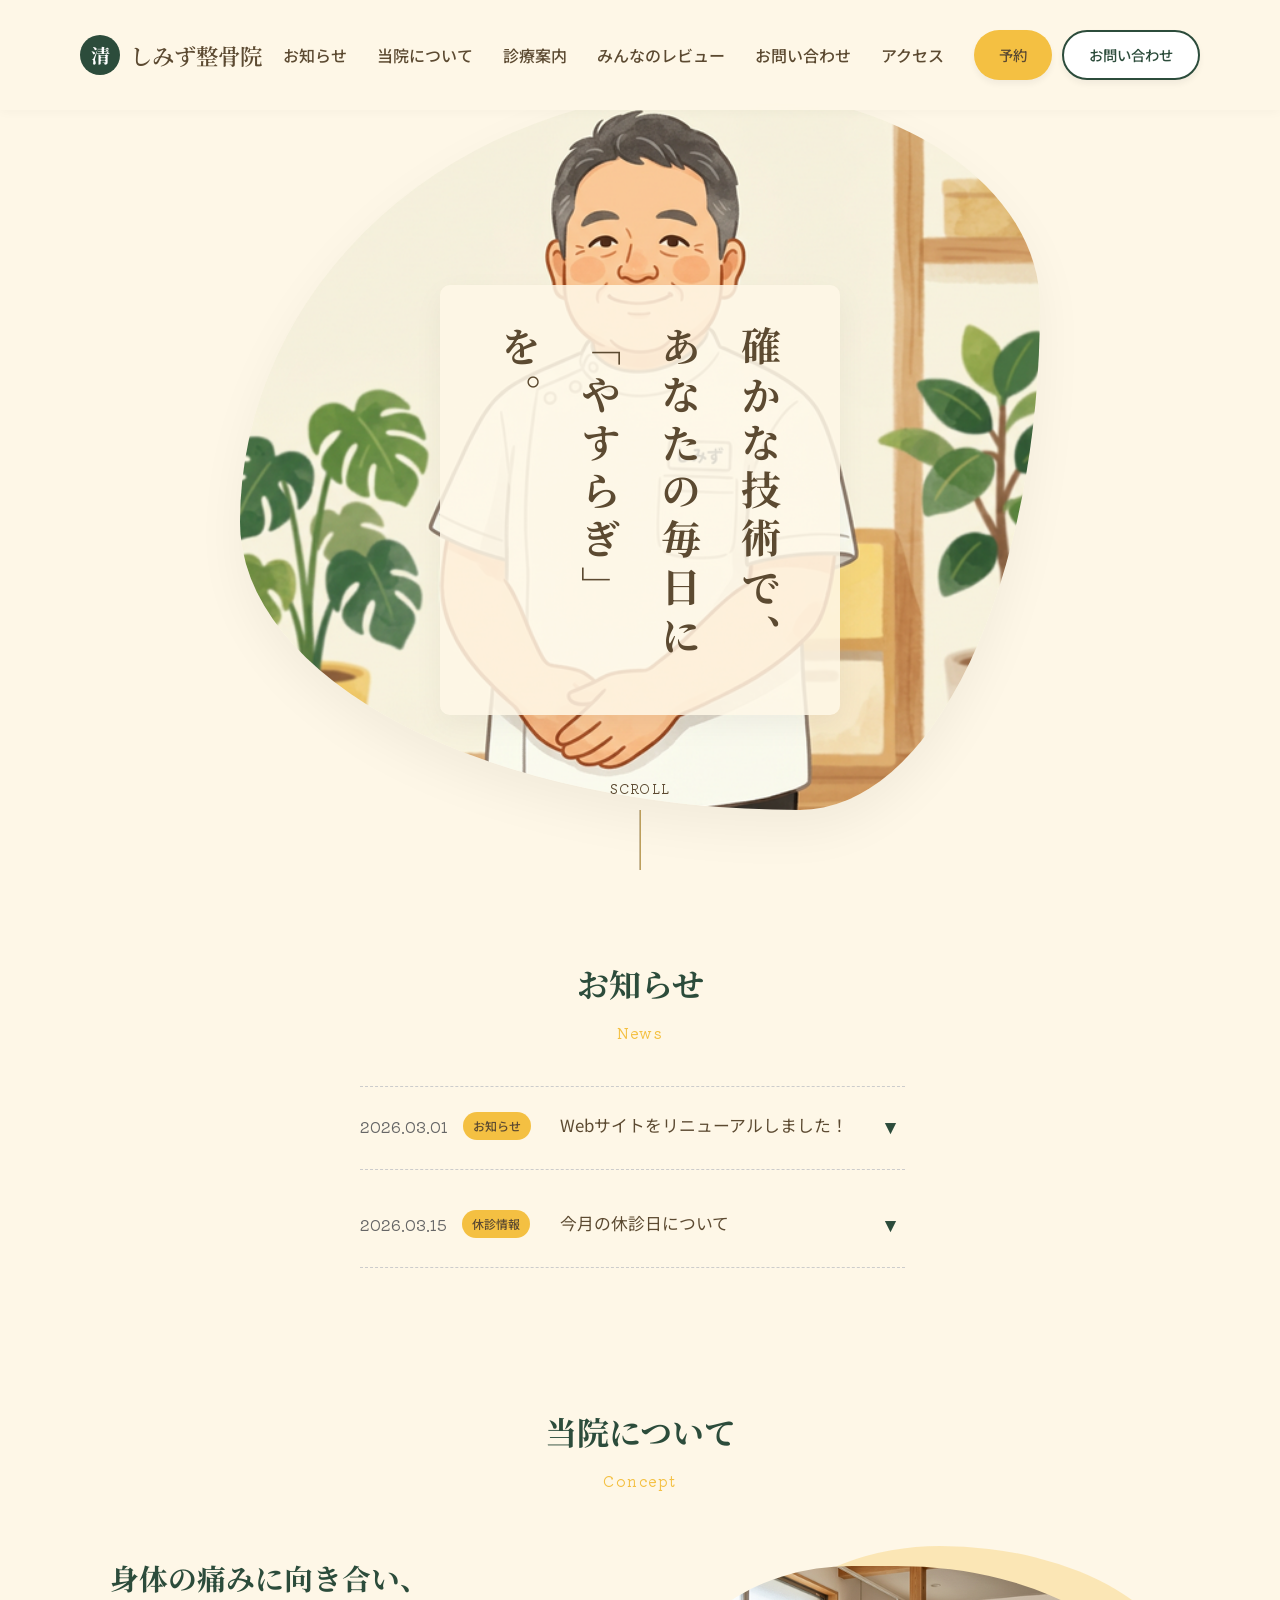
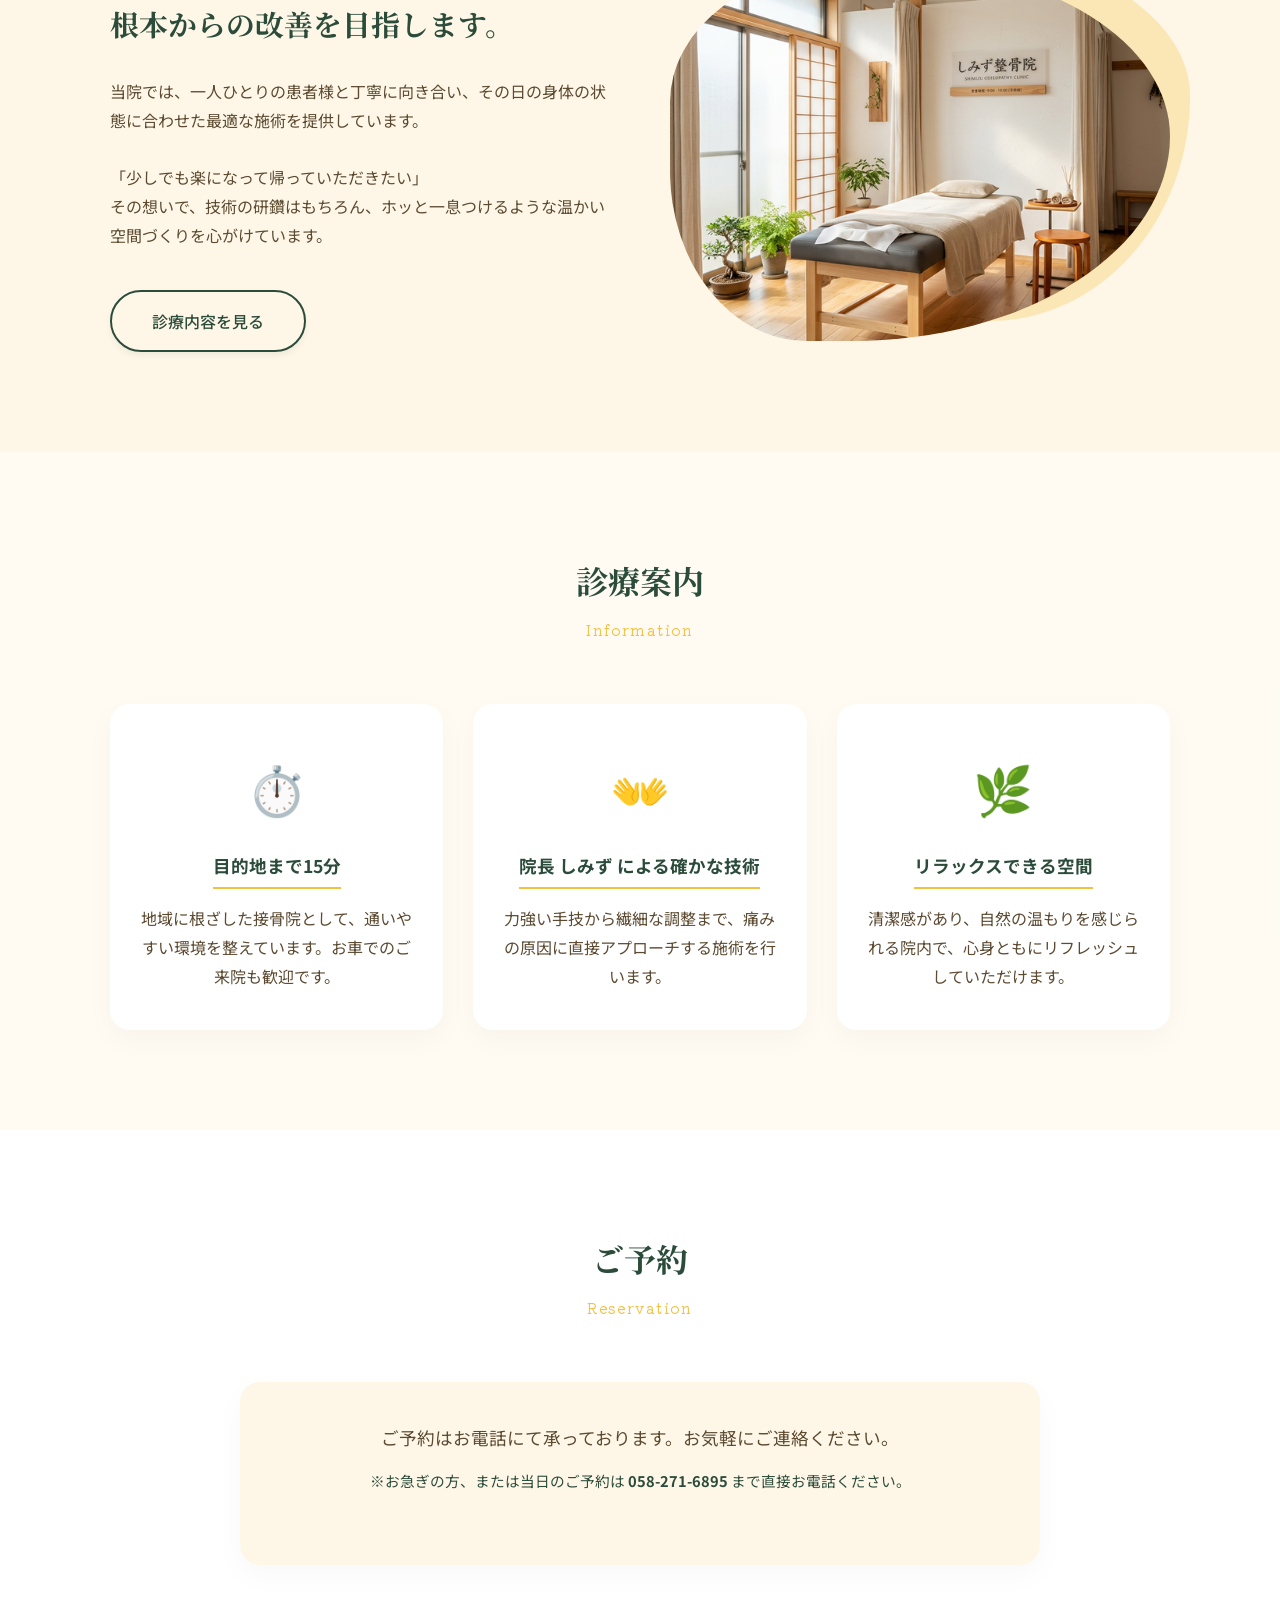
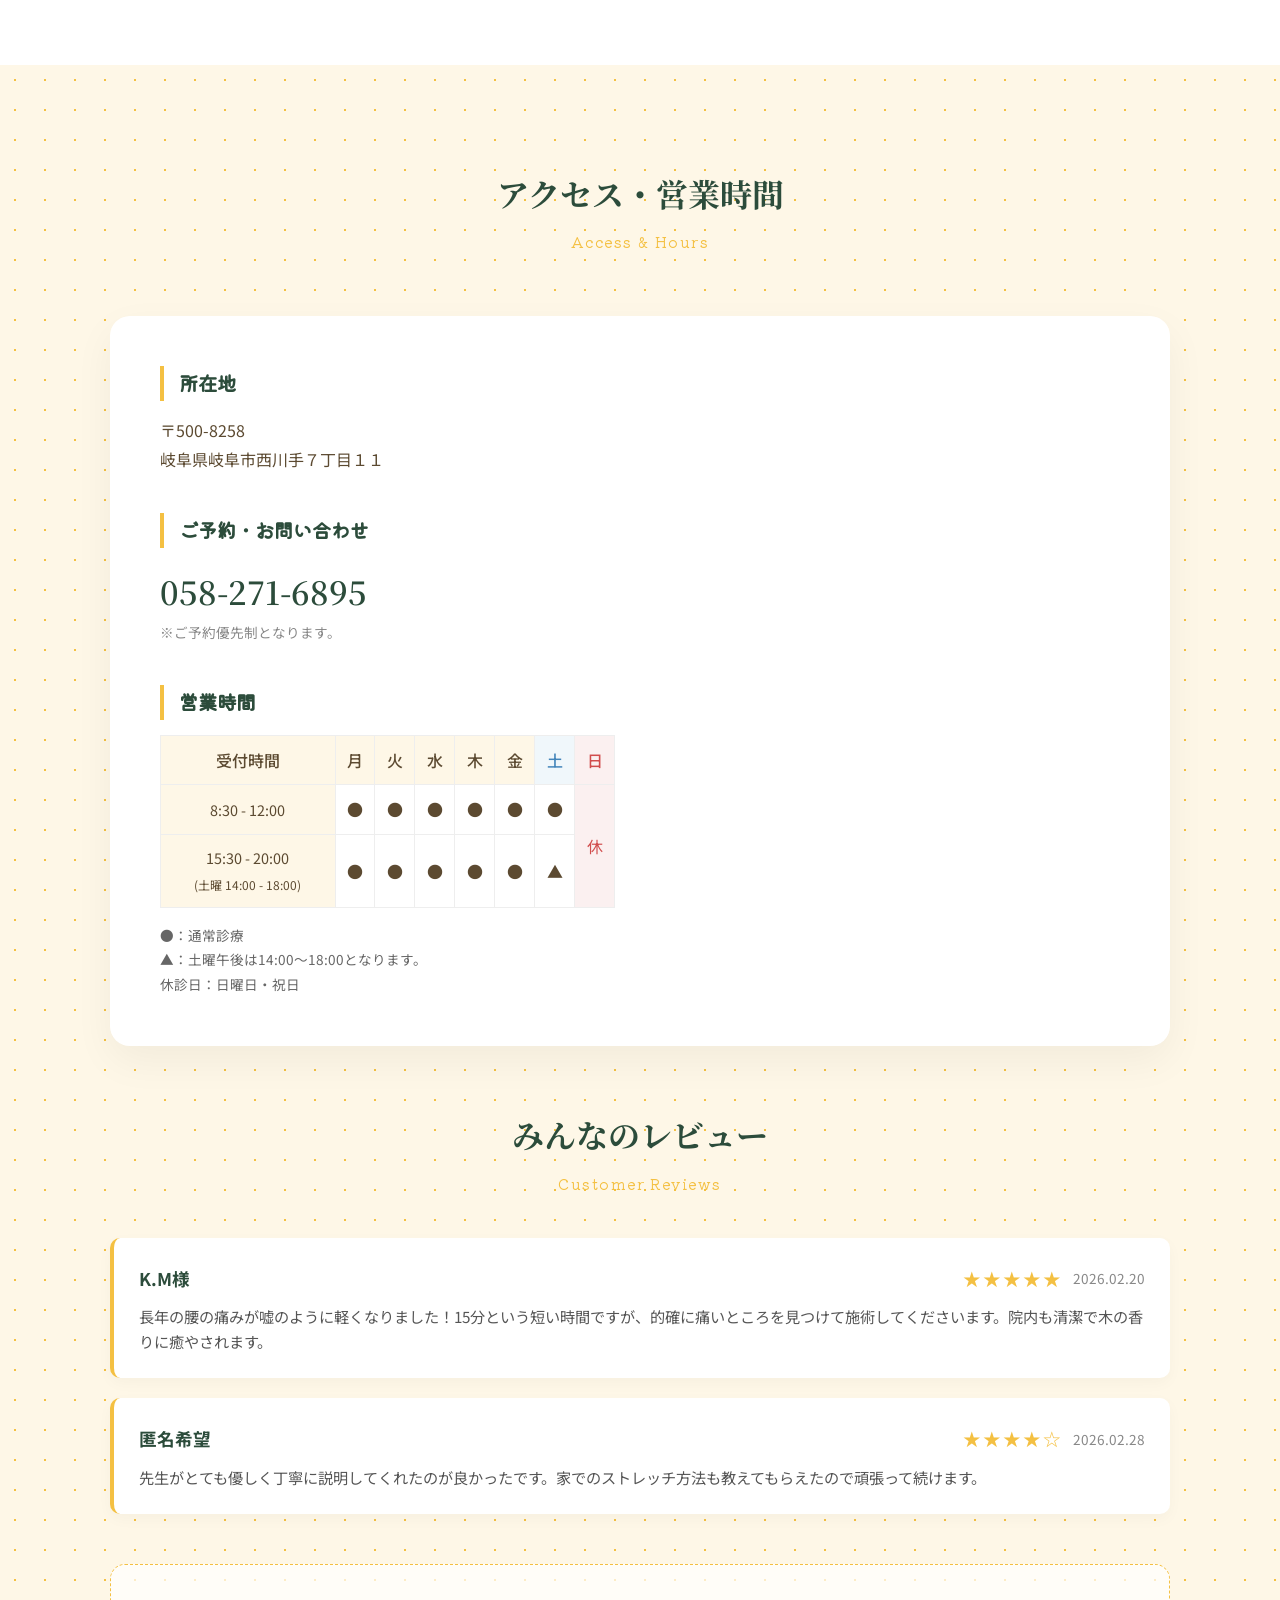
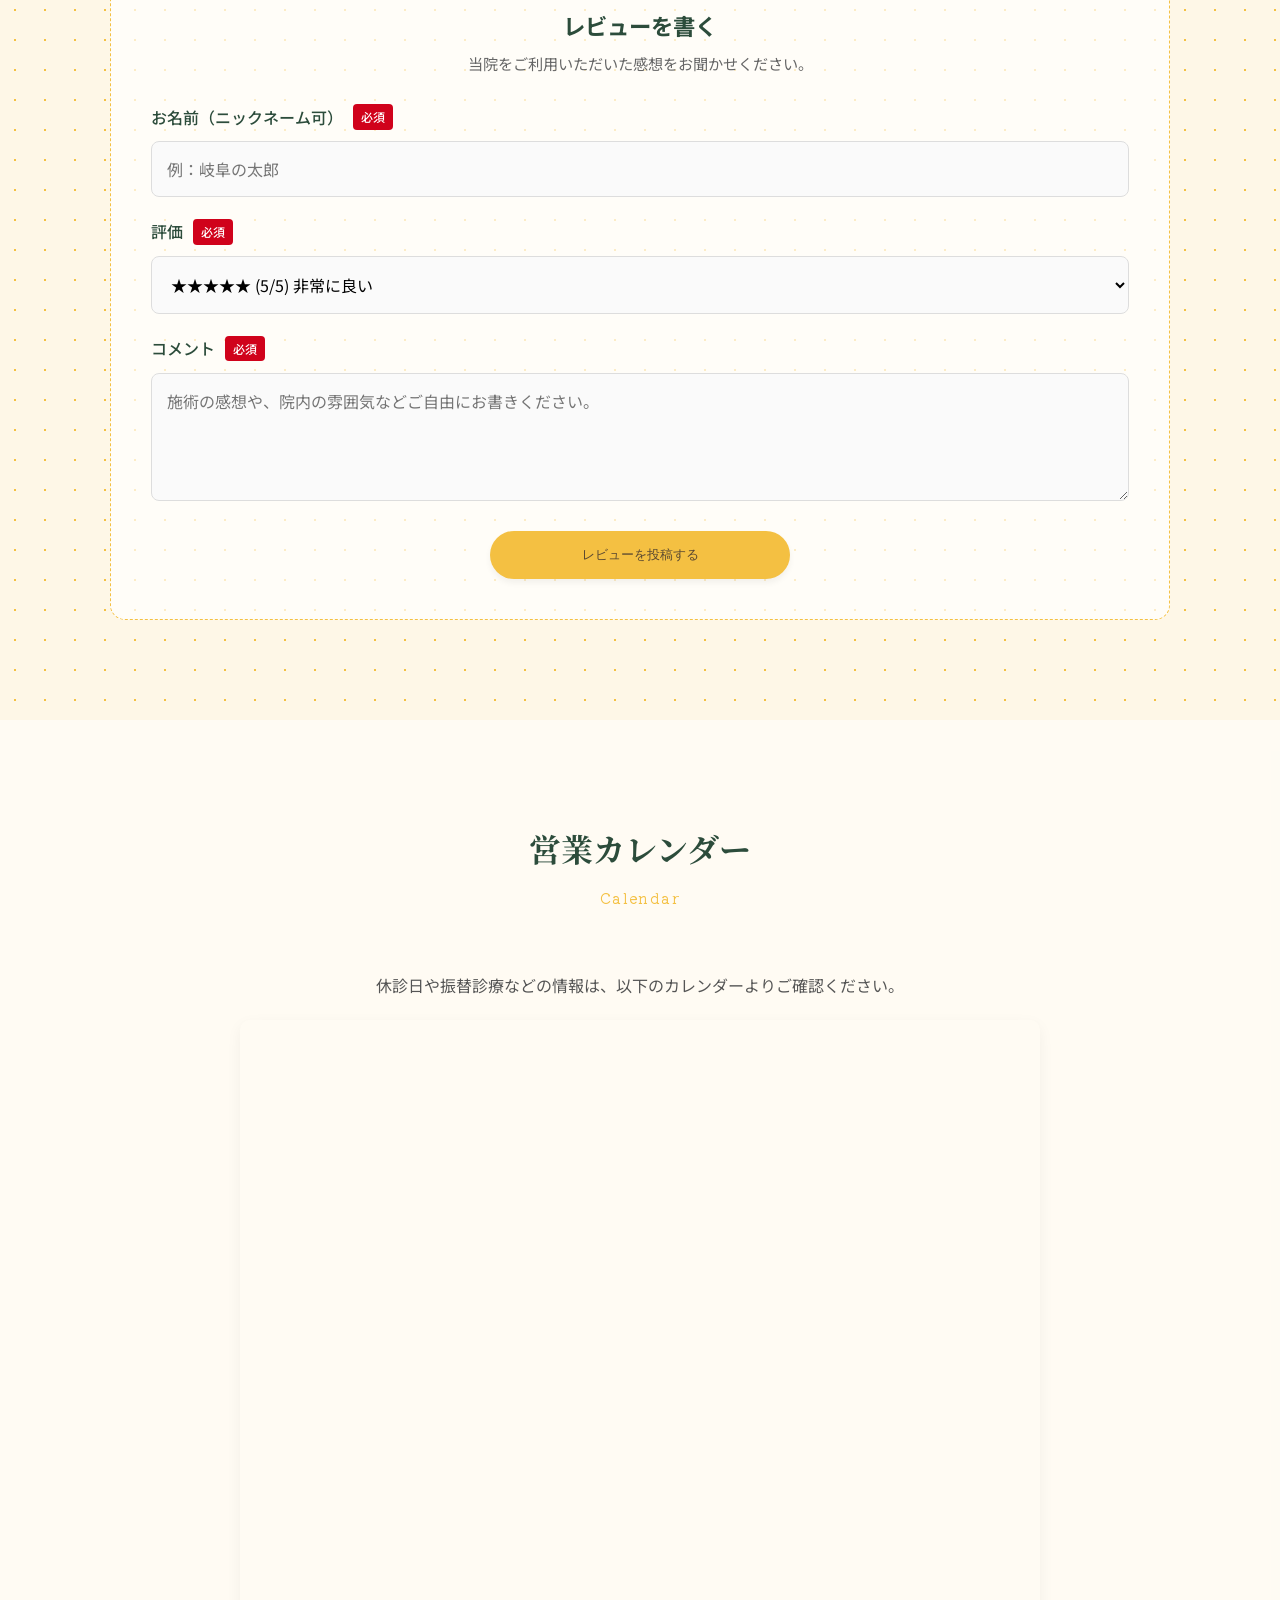
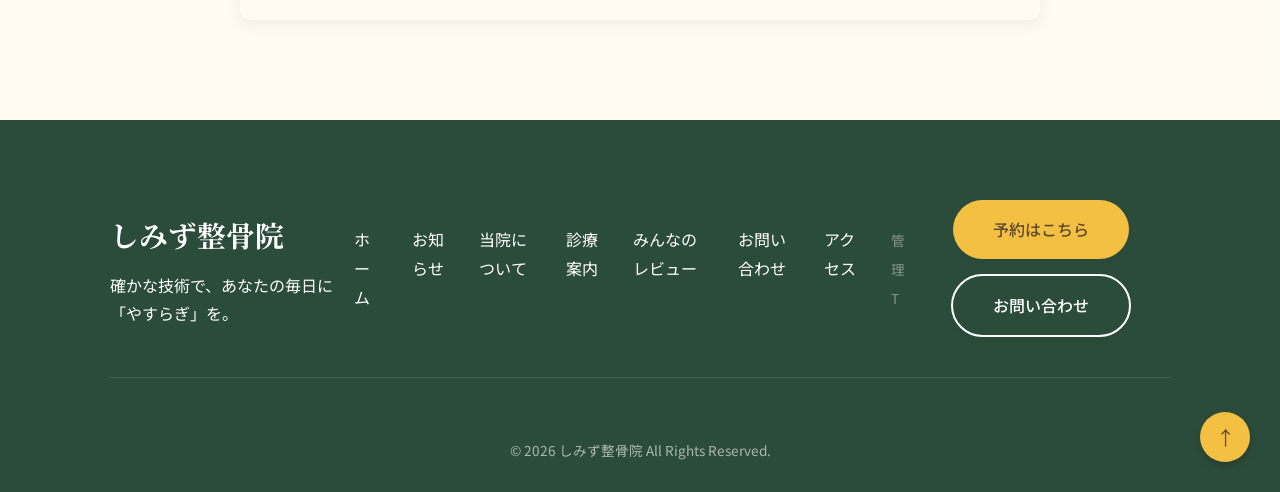
==== index.html @ 724d9bfc "Web予約を削除" ====
<!DOCTYPE html>
<html lang="ja">

<head>
    <meta charset="UTF-8">
    <meta name="viewport" content="width=device-width, initial-scale=1.0">
    <title>しみず整骨院 | 確かな技術と温かい空間で身体を整える</title>
    <meta name="description" content="岐阜市西川手にある接骨院。15分の丁寧な施術であなたの身体をサポートします。">
    <link rel="preconnect" href="https://fonts.googleapis.com">
    <link rel="preconnect" href="https://fonts.gstatic.com" crossorigin>
    <link
        href="https://fonts.googleapis.com/css2?family=Kiwi+Maru:wght@300;400;500&family=Noto+Sans+JP:wght@300;400;500;700&family=Noto+Serif+JP:wght@400;500;600&display=swap"
        rel="stylesheet">
    <link rel="stylesheet" href="css/style.css">
    <script src="js/script.js" defer></script>
</head>

<body>
    <!-- Navigation -->
    <header class="header">
        <div class="header__inner">
            <h1 class="header__logo">
                <a href="#">
                    <span class="logo-mark">清</span>
                    <span class="logo-text">しみず整骨院</span>
                </a>
            </h1>
            <nav class="header__nav" id="global-nav">
                <ul class="nav-list">
                    <li><a href="#news">お知らせ</a></li>
                    <li><a href="#concept">当院について</a></li>
                    <li><a href="#info">診療案内</a></li>
                    <li><a href="#reviews">みんなのレビュー</a></li>
                    <li><a href="contact.html">お問い合わせ</a></li>
                    <li><a href="#access">アクセス</a></li>
                    <li class="nav-reserve" style="display: flex; gap: 10px; flex-wrap: wrap; justify-content: center;">
                        <a href="#reserve" class="btn btn--reserve">予約</a>
                        <a href="contact.html" class="btn btn--outline"
                            style="background-color: var(--color-white);">お問い合わせ</a>
                    </li>
                </ul>
            </nav>
            <button class="hamburger" id="hamburger" aria-label="メニューを開閉する">
                <span></span>
                <span></span>
                <span></span>
            </button>
        </div>
    </header>

    <main>
        <!-- Hero Section -->
        <section class="hero">
            <div class="hero__image-wrapper">
                <div class="blob-shape">
                    <img src="images/hero.png" alt="しみず整骨院の院長キャラクター" class="hero__image">
                </div>
            </div>
            <div class="hero__content">
                <h2 class="hero__catchphrase vertical-text">
                    <span class="line1">確かな技術で、</span>
                    <span class="line2">あなたの毎日に</span>
                    <span class="line3">「やすらぎ」を。</span>
                </h2>
            </div>
            <div class="scroll-down">
                <span>SCROLL</span>
                <div class="line"></div>
            </div>
        </section>

        <!-- News Section -->
        <section id="news" class="news section animate-on-scroll">
            <div class="container">
                <div class="section-header" style="margin-bottom: 40px;">
                    <h2 class="section-title">お知らせ</h2>
                    <span class="section-subtitle">News</span>
                </div>
                <div class="news__inner">
                    <div id="news-container">
                        <p class="no-news">読み込み中...</p>
                    </div>
                </div>
            </div>
        </section>

        <!-- Concept Section -->
        <section id="concept" class="concept section animate-on-scroll">
            <div class="container">
                <div class="section-header">
                    <h2 class="section-title">当院について</h2>
                    <span class="section-subtitle">Concept</span>
                </div>

                <div class="concept__inner">
                    <div class="concept__text-box">
                        <h3 class="concept__lead">身体の痛みに向き合い、<br>根本からの改善を目指します。</h3>
                        <p class="concept__text">
                            当院では、一人ひとりの患者様と丁寧に向き合い、その日の身体の状態に合わせた最適な施術を提供しています。<br><br>
                            「少しでも楽になって帰っていただきたい」<br>
                            その想いで、技術の研鑽はもちろん、ホッと一息つけるような温かい空間づくりを心がけています。
                        </p>
                        <div class="concept__btn-wrapper">
                            <a href="#info" class="btn btn--outline">診療内容を見る</a>
                        </div>
                    </div>
                    <div class="concept__image-box">
                        <div class="image-mask">
                            <img src="images/interior.png" alt="接骨院の院内風景" class="concept__img">
                        </div>
                        <div class="blob-bg"></div>
                    </div>
                </div>
            </div>
        </section>

        <!-- Information Section -->
        <section id="info" class="info section bg-light animate-on-scroll">
            <div class="container">
                <div class="section-header">
                    <h2 class="section-title">診療案内</h2>
                    <span class="section-subtitle">Information</span>
                </div>

                <div class="info__features">
                    <div class="feature-card">
                        <div class="feature-card__icon">⏱️</div>
                        <h3 class="feature-card__title">目的地まで15分</h3>
                        <p class="feature-card__text">地域に根ざした接骨院として、通いやすい環境を整えています。お車でのご来院も歓迎です。</p>
                    </div>
                    <div class="feature-card">
                        <div class="feature-card__icon">👐</div>
                        <h3 class="feature-card__title">院長 しみず による確かな技術</h3>
                        <p class="feature-card__text">力強い手技から繊細な調整まで、痛みの原因に直接アプローチする施術を行います。</p>
                    </div>
                    <div class="feature-card">
                        <div class="feature-card__icon">🌿</div>
                        <h3 class="feature-card__title">リラックスできる空間</h3>
                        <p class="feature-card__text">清潔感があり、自然の温もりを感じられる院内で、心身ともにリフレッシュしていただけます。</p>
                    </div>
                </div>
            </div>
        </section>

        <!-- Web Reservation Section -->
        <section id="reserve" class="reserve section bg-light animate-on-scroll">
            <div class="container">
                <div class="section-header">
                    <h2 class="section-title">ご予約</h2>
                    <span class="section-subtitle">Reservation</span>
                </div>

                <div class="reserve__inner">
                    <p class="reserve__text">
                        ご予約はお電話にて承っております。お気軽にご連絡ください。<br>
                        <small>※お急ぎの方、または当日のご予約は <strong>058-271-6895</strong> まで直接お電話ください。</small>
                    </p>

                    <div class="reserve__action">
                        <!-- Placeholder for phone reservation info or other call to action -->
                    </div>
                </div>
            </div>
        </section>

        <!-- Access & Business Hours Section -->
        <section id="access" class="access section animate-on-scroll">
            <div class="container">
                <div class="section-header">
                    <h2 class="section-title">アクセス・営業時間</h2>
                    <span class="section-subtitle">Access & Hours</span>
                </div>

                <div class="access__inner">
                    <div class="access__info">
                        <div class="info-block">
                            <h3 class="info-block__title">所在地</h3>
                            <p>〒500-8258<br>岐阜県岐阜市西川手７丁目１１</p>
                        </div>

                        <div class="info-block">
                            <h3 class="info-block__title">ご予約・お問い合わせ</h3>
                            <p class="phone-number"><a href="tel:0582716895">058-271-6895</a></p>
                            <p class="note">※ご予約優先制となります。</p>
                        </div>

                        <div class="info-block">
                            <h3 class="info-block__title">営業時間</h3>
                            <table class="hours-table">
                                <thead>
                                    <tr>
                                        <th>受付時間</th>
                                        <th>月</th>
                                        <th>火</th>
                                        <th>水</th>
                                        <th>木</th>
                                        <th>金</th>
                                        <th class="sat">土</th>
                                        <th class="sun">日</th>
                                    </tr>
                                </thead>
                                <tbody>
                                    <tr>
                                        <td>8:30 - 12:00</td>
                                        <td>●</td>
                                        <td>●</td>
                                        <td>●</td>
                                        <td>●</td>
                                        <td>●</td>
                                        <td>●</td>
                                        <td rowspan="2" class="sun">休</td>
                                    </tr>
                                    <tr>
                                        <td>15:30 - 20:00<br><small>(土曜 14:00 - 18:00)</small></td>
                                        <td>●</td>
                                        <td>●</td>
                                        <td>●</td>
                                        <td>●</td>
                                        <td>●</td>
                                        <td>▲</td>
                                    </tr>
                                </tbody>
                            </table>
                            <ul class="hours-notes">
                                <li>●：通常診療</li>
                                <li>▲：土曜午後は14:00〜18:00となります。</li>
                                <li class="sun" style="background:transparent; padding-left:0;">休診日：日曜日・祝日</li>
                            </ul>
                        </div>
                    </div>

                    <div class="access__map">
                        <!-- Placeholder for map, simple iframe for now -->
                        <div class="map-wrapper">
                            <iframe
                                src="https://www.google.com/maps/embed?pb=!1m18!1m12!1m3!1d3253.945828551357!2d136.7584145!3d35.3569851!2m3!1f0!2f0!3f0!3m2!1i1024!2i768!4f13.1!3m3!1m2!1s0x6003aedf539d09c3%3A0xc3f7a63d763ccab7!2z44CSNTAwLTgyNTgg5bKQ6Zic55yM5bKQ6Zic5biC6KW_5bed5omL77yX5LiB55uu77yR77yR!5e0!3m2!1sja!2sjp!4v1700000000000!5m2!1sja!2sjp"
                                width="600" height="450" style="border:0;" allowfullscreen="" loading="lazy"
                                referrerpolicy="no-referrer-when-downgrade"></iframe>
                        </div>
                    </div>
                </div>

                <!-- Reviews Section Moved Here -->
                <div id="reviews" class="reviews" style="margin-top: 60px;">
                    <div class="section-header" style="margin-bottom: 40px;">
                        <h2 class="section-title">みんなのレビュー</h2>
                        <span class="section-subtitle">Customer Reviews</span>
                    </div>

                    <div class="reviews__inner">
                        <!-- List of Reviews -->
                        <div class="reviews__list" id="reviewsContainer">
                            <p class="no-reviews">読み込み中...</p>
                        </div>

                        <!-- Review Form -->
                        <div class="review-form-box" style="margin-top: 40px;">
                            <h3 class="review-form-title">レビューを書く</h3>
                            <p class="review-form-desc">当院をご利用いただいた感想をお聞かせください。</p>

                            <form id="submitReviewForm" class="review-form">
                                <div class="form-group">
                                    <label for="reviewerName" class="form-label">お名前（ニックネーム可） <span
                                            class="required">必須</span></label>
                                    <input type="text" id="reviewerName" class="form-control" required
                                        placeholder="例：岐阜の太郎">
                                </div>

                                <div class="form-group">
                                    <label for="reviewRating" class="form-label">評価 <span
                                            class="required">必須</span></label>
                                    <select id="reviewRating" class="form-control" required>
                                        <option value="5" selected>★★★★★ (5/5) 非常に良い</option>
                                        <option value="4">★★★★☆ (4/5) 良い</option>
                                        <option value="3">★★★☆☆ (3/5) 普通</option>
                                        <option value="2">★★☆☆☆ (2/5) あまり良くない</option>
                                        <option value="1">★☆☆☆☆ (1/5) 悪い</option>
                                    </select>
                                </div>

                                <div class="form-group">
                                    <label for="reviewComment" class="form-label">コメント <span
                                            class="required">必須</span></label>
                                    <textarea id="reviewComment" class="form-control" rows="4" required
                                        placeholder="施術の感想や、院内の雰囲気などご自由にお書きください。"></textarea>
                                </div>

                                <div class="form-submit text-center">
                                    <button type="submit" class="btn btn--reserve">レビューを投稿する</button>
                                </div>
                            </form>
                        </div>
                    </div>
                </div>
            </div>
            <!-- End of Moved Reviews Section -->
        </section>

        <!-- Business Calendar Section -->
        <section id="calendar" class="calendar section animate-on-scroll bg-light">
            <div class="container">
                <div class="section-header">
                    <h2 class="section-title">営業カレンダー</h2>
                    <span class="section-subtitle">Calendar</span>
                </div>
                <div class="calendar__inner" style="max-width: 800px; margin: 0 auto; text-align: center;">
                    <p style="margin-bottom: 20px; color: #555;">休診日や振替診療などの情報は、以下のカレンダーよりご確認ください。</p>
                    <div class="iframe-container"
                        style="position: relative; padding-bottom: 75%; height: 0; overflow: hidden; border-radius: 10px; box-shadow: 0 5px 15px rgba(0,0,0,0.05);">
                        <!-- TODO: 実際のGoogleカレンダーの埋め込みコード（iframe）に差し替えてください -->
                        <iframe
                            src="https://calendar.google.com/calendar/embed?src=ja.japanese%23holiday%40group.v.calendar.google.com&ctz=Asia%2FTokyo"
                            style="position: absolute; top: 0; left: 0; width: 100%; height: 100%; border: 0;"
                            frameborder="0" scrolling="no"></iframe>
                    </div>
                </div>
            </div>
        </section>
    </main>

    <footer class="footer">
        <div class="container">
            <div class="footer__inner">
                <div class="footer__brand">
                    <h2 class="footer__logo">しみず整骨院</h2>
                    <p class="footer__desc">確かな技術で、あなたの毎日に「やすらぎ」を。</p>
                </div>
                <div class="footer__nav">
                    <ul>
                        <li><a href="#">ホーム</a></li>
                        <li><a href="#news">お知らせ</a></li>
                        <li><a href="#concept">当院について</a></li>
                        <li><a href="#info">診療案内</a></li>
                        <li><a href="#reviews">みんなのレビュー</a></li>
                        <li><a href="contact.html">お問い合わせ</a></li>
                        <li><a href="#access">アクセス</a></li>
                        <li><a href="login.html" style="color: rgba(255,255,255,0.4); font-size: 0.85rem;">管理T</a></li>
                    </ul>
                </div>
                <div class="footer__contact"
                    style="display: flex; gap: 15px; flex-wrap: wrap; justify-content: center;">
                    <a href="#reserve" class="btn btn--reserve btn--footer">予約はこちら</a>
                    <a href="contact.html" class="btn btn--footer-outline">お問い合わせ</a>
                </div>
            </div>
            <div class="footer__copyright">
                <p>&copy; 2026 しみず整骨院 All Rights Reserved.</p>
            </div>
        </div>

        <!-- Back to top button -->
        <a href="#" class="back-to-top" id="back-to-top" aria-label="ページトップへ戻る">
            <span>↑</span>
        </a>
    </footer>
</body>

</html>
---- css/style.css ----
/* =========================================================================
   Variables & Reset
   ========================================================================= */
:root {
    --color-bg: #fef7e7;
    /* Cream off-white */
    --color-text: #5c4a31;
    /* Brownish gray */
    --color-accent1: #f4c042;
    /* Yellow/Gold */
    --color-accent2: #2c4c3b;
    /* Deep Forest Green for reliable/male tone */
    --color-white: #ffffff;
    --font-heading: 'Noto Serif JP', 'Yu Mincho', serif;
    --font-body: 'Noto Sans JP', 'Hiragino Kaku Gothic ProN', sans-serif;
    --font-accent: 'Kiwi Maru', serif;
}

*,
*::before,
*::after {
    box-sizing: border-box;
    margin: 0;
    padding: 0;
}

html {
    scroll-behavior: smooth;
}

body {
    font-family: var(--font-body);
    font-size: 16px;
    line-height: 1.8;
    color: var(--color-text);
    background-color: var(--color-bg);
    overflow-x: hidden;
}

a {
    color: inherit;
    text-decoration: none;
    transition: all 0.3s ease;
}

ul {
    list-style: none;
}

img {
    max-width: 100%;
    height: auto;
    display: block;
}

.container {
    max-width: 1100px;
    margin: 0 auto;
    padding: 0 20px;
}

.section {
    padding: 100px 0;
}

.bg-light {
    background-color: rgba(255, 255, 255, 0.5);
}

/* =========================================================================
   Typography & Shared Elements
   ========================================================================= */
.vertical-text {
    writing-mode: vertical-rl;
    font-family: var(--font-heading);
    letter-spacing: 0.2em;
    line-height: 2;
}

.section-header {
    text-align: center;
    margin-bottom: 60px;
}

.section-title {
    font-family: var(--font-heading);
    font-size: 2rem;
    color: var(--color-accent2);
    margin-bottom: 5px;
}

.section-subtitle {
    font-family: var(--font-accent);
    font-size: 0.9rem;
    color: var(--color-accent1);
    letter-spacing: 0.1em;
}

.btn {
    display: inline-flex;
    align-items: center;
    justify-content: center;
    padding: 15px 40px;
    border-radius: 50px;
    font-weight: 500;
    cursor: pointer;
    box-shadow: 0 4px 6px rgba(0, 0, 0, 0.05);
}

.btn--reserve {
    background-color: var(--color-accent1);
    color: var(--color-text);
}

.btn--reserve:hover {
    background-color: #e5b02b;
    transform: translateY(-2px);
    box-shadow: 0 6px 10px rgba(0, 0, 0, 0.1);
}

.btn--outline {
    background-color: transparent;
    border: 2px solid var(--color-accent2);
    color: var(--color-accent2);
}

.btn--outline:hover {
    background-color: var(--color-accent2);
    color: var(--color-white);
}

/* =========================================================================
   Header
   ========================================================================= */
.header {
    position: fixed;
    top: 0;
    left: 0;
    width: 100%;
    z-index: 100;
    background-color: rgba(254, 247, 231, 0.95);
    backdrop-filter: blur(5px);
    box-shadow: 0 2px 10px rgba(0, 0, 0, 0.03);
    transition: all 0.3s ease;
}

.header__inner {
    display: flex;
    justify-content: space-between;
    align-items: center;
    padding: 15px 40px;
    max-width: 1400px;
    margin: 0 auto;
}

.header__logo a {
    display: flex;
    align-items: center;
    gap: 10px;
}

.logo-mark {
    width: 40px;
    height: 40px;
    background-color: var(--color-accent2);
    color: var(--color-white);
    border-radius: 50%;
    display: flex;
    align-items: center;
    justify-content: center;
    font-family: var(--font-heading);
    font-size: 1.2rem;
}

.logo-text {
    font-family: var(--font-heading);
    font-size: 1.4rem;
    font-weight: 600;
    color: var(--color-text);
}

.nav-list {
    display: flex;
    align-items: center;
    gap: 30px;
}

.nav-list a {
    font-weight: 500;
}

.nav-list a:hover {
    color: var(--color-accent2);
}

.nav-reserve .btn {
    padding: 10px 25px;
    font-size: 0.9rem;
}

.hamburger {
    display: none;
    background: none;
    border: none;
    cursor: pointer;
    width: 30px;
    height: 20px;
    position: relative;
    z-index: 101;
}

.hamburger span {
    display: block;
    width: 100%;
    height: 2px;
    background-color: var(--color-text);
    position: absolute;
    transition: all 0.3s ease;
}

.hamburger span:nth-child(1) {
    top: 0;
}

.hamburger span:nth-child(2) {
    top: 50%;
    transform: translateY(-50%);
}

.hamburger span:nth-child(3) {
    bottom: 0;
}

.hamburger.is-active span:nth-child(1) {
    top: 50%;
    transform: translateY(-50%) rotate(45deg);
}

.hamburger.is-active span:nth-child(2) {
    opacity: 0;
}

.hamburger.is-active span:nth-child(3) {
    bottom: 50%;
    transform: translateY(50%) rotate(-45deg);
}

/* =========================================================================
   Hero
   ========================================================================= */
.hero {
    position: relative;
    min-height: 100vh;
    padding-top: 100px;
    display: flex;
    align-items: center;
    justify-content: center;
    overflow: hidden;
}

.hero__image-wrapper {
    position: absolute;
    top: 50%;
    left: 50%;
    transform: translate(-50%, -50%);
    width: 80%;
    height: 80%;
    max-width: 800px;
    z-index: -1;
    opacity: 0;
    animation: fadeIn 1.5s ease 0.5s forwards;
}

.blob-shape {
    width: 100%;
    height: 100%;
    border-radius: 60% 40% 30% 70% / 60% 30% 70% 40%;
    overflow: hidden;
    animation: blobMorph 15s ease-in-out infinite alternate;
    box-shadow: 0 20px 50px rgba(0, 0, 0, 0.05);
}

.hero__image {
    width: 100%;
    height: 100%;
    object-fit: cover;
}

.hero__content {
    position: relative;
    z-index: 1;
    background: rgba(254, 247, 231, 0.85);
    padding: 40px;
    border-radius: 10px;
    box-shadow: 0 10px 30px rgba(0, 0, 0, 0.05);
    opacity: 0;
    transform: translateY(20px);
    animation: slideUp 1s ease 1s forwards;
}

.hero__catchphrase {
    font-size: 2.5rem;
    height: 350px;
}

.hero__catchphrase span {
    display: inline-block;
}

.scroll-down {
    position: absolute;
    bottom: 30px;
    left: 50%;
    transform: translateX(-50%);
    display: flex;
    flex-direction: column;
    align-items: center;
}

.scroll-down span {
    font-family: var(--font-accent);
    font-size: 0.8rem;
    letter-spacing: 0.1em;
    margin-bottom: 10px;
}

.scroll-down .line {
    width: 1px;
    height: 60px;
    background-color: var(--color-text);
    position: relative;
    overflow: hidden;
}

.scroll-down .line::after {
    content: '';
    position: absolute;
    top: 0;
    left: 0;
    width: 100%;
    height: 100%;
    background-color: var(--color-accent1);
    animation: scrollLine 2s infinite ease-in-out;
}

/* =========================================================================
   Concept
   ========================================================================= */
.concept__inner {
    display: flex;
    align-items: center;
    gap: 60px;
}

.concept__text-box {
    flex: 1;
}

.concept__lead {
    font-family: var(--font-heading);
    font-size: 1.8rem;
    color: var(--color-accent2);
    margin-bottom: 30px;
    line-height: 1.6;
}

.concept__text {
    margin-bottom: 40px;
}

.concept__image-box {
    flex: 1;
    position: relative;
}

.image-mask {
    border-radius: 40% 60% 70% 30% / 40% 50% 60% 50%;
    overflow: hidden;
    position: relative;
    z-index: 2;
}

.concept__img {
    width: 100%;
    height: auto;
    object-fit: cover;
    aspect-ratio: 4/3;
}

.blob-bg {
    position: absolute;
    top: -20px;
    right: -20px;
    width: 100%;
    height: 100%;
    background-color: var(--color-accent1);
    border-radius: 50% 50% 40% 60% / 60% 40% 60% 40%;
    z-index: 1;
    opacity: 0.3;
}

/* =========================================================================
   News
   ========================================================================= */
.news {
    padding: 55px 0 35px;
    /* Reduced by 50px total */
}

.news__inner {
    width: 100%;
    max-width: 560px;
    /* Reduced from default container to approx 70% of max */
    margin: 0 auto;
}

.news-list {
    display: flex;
    flex-direction: column;
    gap: 15px;
    max-height: 240px;
    overflow-y: auto;
    overflow-x: hidden;
    padding-right: 15px;
}

/* Custom scrollbar for news list */
.news-list::-webkit-scrollbar {
    width: 6px;
}

.news-list::-webkit-scrollbar-track {
    background: #f1f1f1;
    border-radius: 10px;
}

.news-list::-webkit-scrollbar-thumb {
    background: #ccc;
    border-radius: 10px;
}

.news-list::-webkit-scrollbar-thumb:hover {
    background: #aaa;
}

.news-item {
    display: flex;
    align-items: flex-start;
    padding: 25px 0;
    background: transparent;
    border-bottom: 1px dashed #ccc;
    transition: background-color 0.3s ease;
}

.news-item:first-child {
    border-top: 1px dashed #ccc;
}

.news-item__meta {
    display: flex;
    align-items: center;
    gap: 15px;
    min-width: 180px;
    margin-right: 20px;
}

.news-item__date {
    font-family: var(--font-accent);
    color: #666;
    font-size: 0.95rem;
}

.news-item__badge {
    background-color: var(--color-accent1);
    color: var(--color-text);
    font-size: 0.75rem;
    padding: 3px 10px;
    border-radius: 20px;
    font-weight: 500;
}

.news-item__title {
    flex: 1;
    font-size: 1.05rem;
    line-height: 1.6;
}

.news-item__content {
    display: none;
    margin-top: 10px;
    color: #555;
    font-size: 0.95rem;
    background: transparent;
    /* Remove the inner grey background */
    padding: 15px 0 0 0;
    /* Adjust padding since there's no background box anymore */
}

.news-item.is-open .news-item__content {
    display: block;
}

.news-item__toggle {
    background: none;
    border: none;
    cursor: pointer;
    font-size: 1.2rem;
    color: var(--color-accent2);
    padding: 5px;
}

.no-news {
    text-align: center;
    color: #888;
    padding: 30px 0;
}

/* =========================================================================
   Admin / Login
   ========================================================================= */
.admin-container {
    max-width: 800px;
    margin: 0 auto;
    padding: 120px 20px 60px;
}

.login-box {
    max-width: 400px;
    margin: 0 auto;
    background: var(--color-white);
    padding: 40px;
    border-radius: 10px;
    box-shadow: 0 5px 20px rgba(0, 0, 0, 0.05);
}

.login-box h2 {
    text-align: center;
    margin-bottom: 20px;
    color: var(--color-accent2);
}

.admin-header {
    display: flex;
    justify-content: space-between;
    align-items: center;
    margin-bottom: 30px;
    padding-bottom: 15px;
    border-bottom: 2px solid var(--color-accent1);
}

.admin-main {
    background: var(--color-white);
    padding: 30px;
    border-radius: 10px;
    box-shadow: 0 5px 20px rgba(0, 0, 0, 0.05);
}

.admin-form .form-group {
    margin-bottom: 20px;
}

.admin-list {
    margin-top: 40px;
}

.admin-list__item {
    display: flex;
    justify-content: space-between;
    align-items: center;
    padding: 15px;
    background: #f9f9f9;
    margin-bottom: 10px;
    border-radius: 5px;
}

.admin-list__info {
    flex: 1;
}

.admin-list__actions {
    display: flex;
    gap: 10px;
}

.btn--small {
    padding: 5px 15px;
    font-size: 0.85rem;
}

.btn--danger {
    background-color: #d0021b;
    color: white;
}

.admin-news-item-title {
    font-weight: bold;
    margin-bottom: 5px;
}

.admin-news-item-date {
    font-size: 0.85rem;
    color: #666;
}

/* =========================================================================
   Reviews
   ========================================================================= */
.reviews__inner {
    width: 100%;
}

.reviews__list {
    margin-bottom: 50px;
    display: flex;
    flex-direction: column;
    gap: 20px;
}

.review-item {
    background: var(--color-white);
    padding: 25px;
    border-radius: 10px;
    box-shadow: 0 5px 15px rgba(0, 0, 0, 0.03);
    border-left: 4px solid var(--color-accent1);
}

.review-item__header {
    display: flex;
    justify-content: space-between;
    align-items: center;
    margin-bottom: 10px;
}

.review-item__name {
    font-weight: bold;
    font-size: 1.1rem;
    color: var(--color-accent2);
}

.review-item__meta {
    display: flex;
    align-items: center;
    gap: 10px;
}

.review-item__stars {
    color: #f4c042;
    font-size: 1.1rem;
    letter-spacing: 2px;
}

.review-item__date {
    font-size: 0.85rem;
    color: #888;
}

.review-item__body {
    font-size: 0.95rem;
    line-height: 1.6;
    color: #555;
}

.no-reviews {
    text-align: center;
    color: #888;
    padding: 30px 0;
    background: var(--color-white);
    border-radius: 10px;
}

.review-form-box {
    background: rgba(255, 255, 255, 0.7);
    padding: 40px;
    border-radius: 15px;
    border: 1px dashed var(--color-accent1);
}

.review-form-title {
    text-align: center;
    font-size: 1.4rem;
    color: var(--color-accent2);
    margin-bottom: 5px;
}

.review-form-desc {
    text-align: center;
    font-size: 0.95rem;
    color: #666;
    margin-bottom: 25px;
}

.review-form {
    display: flex;
    flex-direction: column;
    gap: 20px;
}

/* =========================================================================
   Information
   ========================================================================= */
.info__features {
    display: grid;
    grid-template-columns: repeat(3, 1fr);
    gap: 30px;
}

.feature-card {
    background-color: var(--color-white);
    padding: 40px 30px;
    border-radius: 20px;
    text-align: center;
    box-shadow: 0 10px 30px rgba(0, 0, 0, 0.03);
    transition: transform 0.3s ease;
}

.feature-card:hover {
    transform: translateY(-10px);
}

.feature-card__icon {
    font-size: 3rem;
    margin-bottom: 20px;
}

.feature-card__title {
    font-size: 1.1rem;
    color: var(--color-accent2);
    margin-bottom: 15px;
    border-bottom: 2px solid var(--color-accent1);
    display: inline-block;
    padding-bottom: 5px;
}

/* =========================================================================
   Reservation
   ========================================================================= */
.reserve {
    background-color: var(--color-white);
}

.reserve__inner {
    text-align: center;
    max-width: 800px;
    margin: 0 auto;
    padding: 40px;
    background-color: var(--color-bg);
    border-radius: 20px;
    box-shadow: 0 10px 30px rgba(0, 0, 0, 0.03);
}

.reserve__text {
    margin-bottom: 30px;
    font-size: 1.1rem;
}

.reserve__text small {
    display: block;
    margin-top: 15px;
    color: var(--color-accent2);
}

.reserve__action {
    display: flex;
    justify-content: center;
}

.btn--large {
    padding: 20px 60px;
    font-size: 1.3rem;
    flex-direction: column;
    gap: 5px;
}

.btn--large small {
    font-size: 0.8rem;
    font-weight: normal;
}

/* =========================================================================
   Contact
   ========================================================================= */
.contact__inner {
    max-width: 700px;
    margin: 0 auto;
    background-color: var(--color-white);
    padding: 40px;
    border-radius: 20px;
    box-shadow: 0 10px 30px rgba(0, 0, 0, 0.03);
}

.contact__text {
    text-align: center;
    margin-bottom: 30px;
}

.contact-form {
    display: flex;
    flex-direction: column;
    gap: 25px;
}

.form-group {
    display: flex;
    flex-direction: column;
    gap: 10px;
}

.form-label {
    font-weight: 500;
    color: var(--color-accent2);
    display: flex;
    align-items: center;
    gap: 10px;
}

.required {
    background-color: #d0021b;
    color: white;
    font-size: 0.75rem;
    padding: 2px 8px;
    border-radius: 4px;
}

.optional {
    background-color: #888;
    color: white;
    font-size: 0.75rem;
    padding: 2px 8px;
    border-radius: 4px;
}

.form-control {
    width: 100%;
    padding: 15px;
    border: 1px solid #ddd;
    border-radius: 8px;
    font-family: inherit;
    font-size: 1rem;
    background-color: #fafafa;
    transition: all 0.3s ease;
}

.form-control:focus {
    outline: none;
    border-color: var(--color-accent1);
    background-color: var(--color-white);
    box-shadow: 0 0 0 3px rgba(244, 192, 66, 0.2);
}

textarea.form-control {
    resize: vertical;
}

.form-submit {
    text-align: center;
    margin-top: 10px;
}

.form-submit .btn {
    border: none;
    width: 100%;
    max-width: 300px;
}

/* =========================================================================
   Access
   ========================================================================= */
.access {
    background-image: radial-gradient(var(--color-accent1) 1px, transparent 1px);
    background-size: 30px 30px;
}

.access__inner {
    display: flex;
    gap: 50px;
    background-color: var(--color-white);
    padding: 50px;
    border-radius: 20px;
    box-shadow: 0 15px 40px rgba(0, 0, 0, 0.05);
}

.access__info {
    flex: 1;
}

.info-block {
    margin-bottom: 40px;
}

.info-block:last-child {
    margin-bottom: 0;
}

.info-block__title {
    font-family: var(--font-accent);
    color: var(--color-accent2);
    font-size: 1.2rem;
    margin-bottom: 15px;
    padding-left: 15px;
    border-left: 4px solid var(--color-accent1);
}

.phone-number a {
    font-family: var(--font-heading);
    font-size: 2rem;
    color: var(--color-accent2);
    font-weight: 600;
}

.phone-number a:hover {
    color: var(--color-accent1);
}

.note {
    font-size: 0.85rem;
    color: #888;
}

.hours-table {
    width: 100%;
    border-collapse: collapse;
    margin-bottom: 15px;
    text-align: center;
}

.hours-table th,
.hours-table td {
    border: 1px solid #eee;
    padding: 10px 5px;
}

.hours-table th {
    background-color: var(--color-bg);
    font-weight: 500;
}

.hours-table th.sat,
.hours-table td.sat {
    color: #4385ba;
    background-color: #f0f7fb;
}

.hours-table th.sun,
.hours-table td.sun {
    color: #d14d4d;
    background-color: #fbf0f0;
}

.hours-table tbody tr:hover {
    background-color: rgba(144, 169, 137, 0.05);
    background-color: var(--color-bg);
}

.hours-notes {
    font-size: 0.85rem;
    color: #666;
}

.hours-table tbody td:first-child {
    font-size: 0.9rem;
    background-color: var(--color-bg);
}

.hours-notes {
    font-size: 0.85rem;
    color: #666;
}

.access__map {
    flex: 1;
}

.map-wrapper {
    height: 100%;
    min-height: 400px;
    border-radius: 10px;
    overflow: hidden;
}

.map-wrapper iframe {
    width: 100%;
    height: 100%;
}

/* =========================================================================
   Footer
   ========================================================================= */
.footer {
    background-color: var(--color-accent2);
    color: var(--color-white);
    padding: 80px 0 30px;
    position: relative;
}

.footer__inner {
    display: flex;
    justify-content: space-between;
    align-items: center;
    margin-bottom: 60px;
    padding-bottom: 40px;
    border-bottom: 1px solid rgba(255, 255, 255, 0.1);
}

.footer__logo {
    font-family: var(--font-heading);
    font-size: 1.8rem;
    margin-bottom: 10px;
}

.footer__nav ul {
    display: flex;
    gap: 30px;
}

.footer__nav a:hover {
    color: var(--color-accent1);
}

.btn--footer {
    background-color: var(--color-accent1);
    color: var(--color-text);
}

.btn--footer-outline {
    background-color: transparent;
    border: 2px solid var(--color-white);
    color: var(--color-white);
}

.btn--footer-outline:hover {
    background-color: var(--color-white);
    color: var(--color-accent2);
}

.footer__copyright {
    text-align: center;
    font-size: 0.85rem;
    color: rgba(255, 255, 255, 0.6);
}

.back-to-top {
    position: absolute;
    bottom: 30px;
    right: 30px;
    width: 50px;
    height: 50px;
    background-color: var(--color-accent1);
    color: var(--color-text);
    border-radius: 50%;
    display: flex;
    align-items: center;
    justify-content: center;
    font-size: 1.2rem;
    box-shadow: 0 4px 10px rgba(0, 0, 0, 0.2);
    transition: transform 0.3s ease;
}

.back-to-top:hover {
    transform: translateY(-5px);
}

/* =========================================================================
   Animations
   ========================================================================= */
@keyframes fadeIn {
    from {
        opacity: 0;
    }

    to {
        opacity: 1;
    }
}

@keyframes slideUp {
    from {
        opacity: 0;
        transform: translateY(20px);
    }

    to {
        opacity: 1;
        transform: translateY(0);
    }
}

@keyframes blobMorph {
    0% {
        border-radius: 60% 40% 30% 70% / 60% 30% 70% 40%;
    }

    50% {
        border-radius: 30% 60% 70% 40% / 50% 60% 30% 60%;
    }

    100% {
        border-radius: 60% 40% 30% 70% / 60% 30% 70% 40%;
    }
}

@keyframes scrollLine {
    0% {
        top: -100%;
    }

    100% {
        top: 100%;
    }
}

.animate-on-scroll {
    opacity: 0;
    transform: translateY(30px);
    transition: opacity 0.8s ease, transform 0.8s ease;
}

.animate-on-scroll.is-visible {
    opacity: 1;
    transform: translateY(0);
}

/* =========================================================================
   Responsive
   ========================================================================= */
@media screen and (max-width: 992px) {

    .concept__inner,
    .access__inner {
        flex-direction: column;
    }

    .info__features {
        grid-template-columns: repeat(2, 1fr);
    }

    .footer__inner {
        flex-direction: column;
        gap: 40px;
        text-align: center;
    }
}

@media screen and (max-width: 768px) {
    .section {
        padding: 60px 0;
    }

    .hamburger {
        display: block;
    }

    .header__nav {
        position: fixed;
        top: 0;
        right: -100%;
        width: 100%;
        height: 100vh;
        background-color: rgba(254, 247, 231, 0.98);
        display: flex;
        align-items: center;
        justify-content: center;
        transition: right 0.4s ease;
    }

    .header__nav.is-active {
        right: 0;
    }

    .nav-list {
        flex-direction: column;
        text-align: center;
        font-size: 1.2rem;
    }

    .hero__catchphrase {
        font-size: 1.8rem;
        height: 250px;
    }

    .info__features {
        grid-template-columns: 1fr;
    }

    .news-item {
        flex-direction: column;
        gap: 10px;
    }

    .news-item__meta {
        margin-right: 0;
        margin-bottom: 5px;
    }

    .contact__inner,
    .access__inner {
        padding: 30px 20px;
    }

    .map-wrapper {
        min-height: 300px;
    }

    .hours-table {
        font-size: 0.8rem;
    }
}
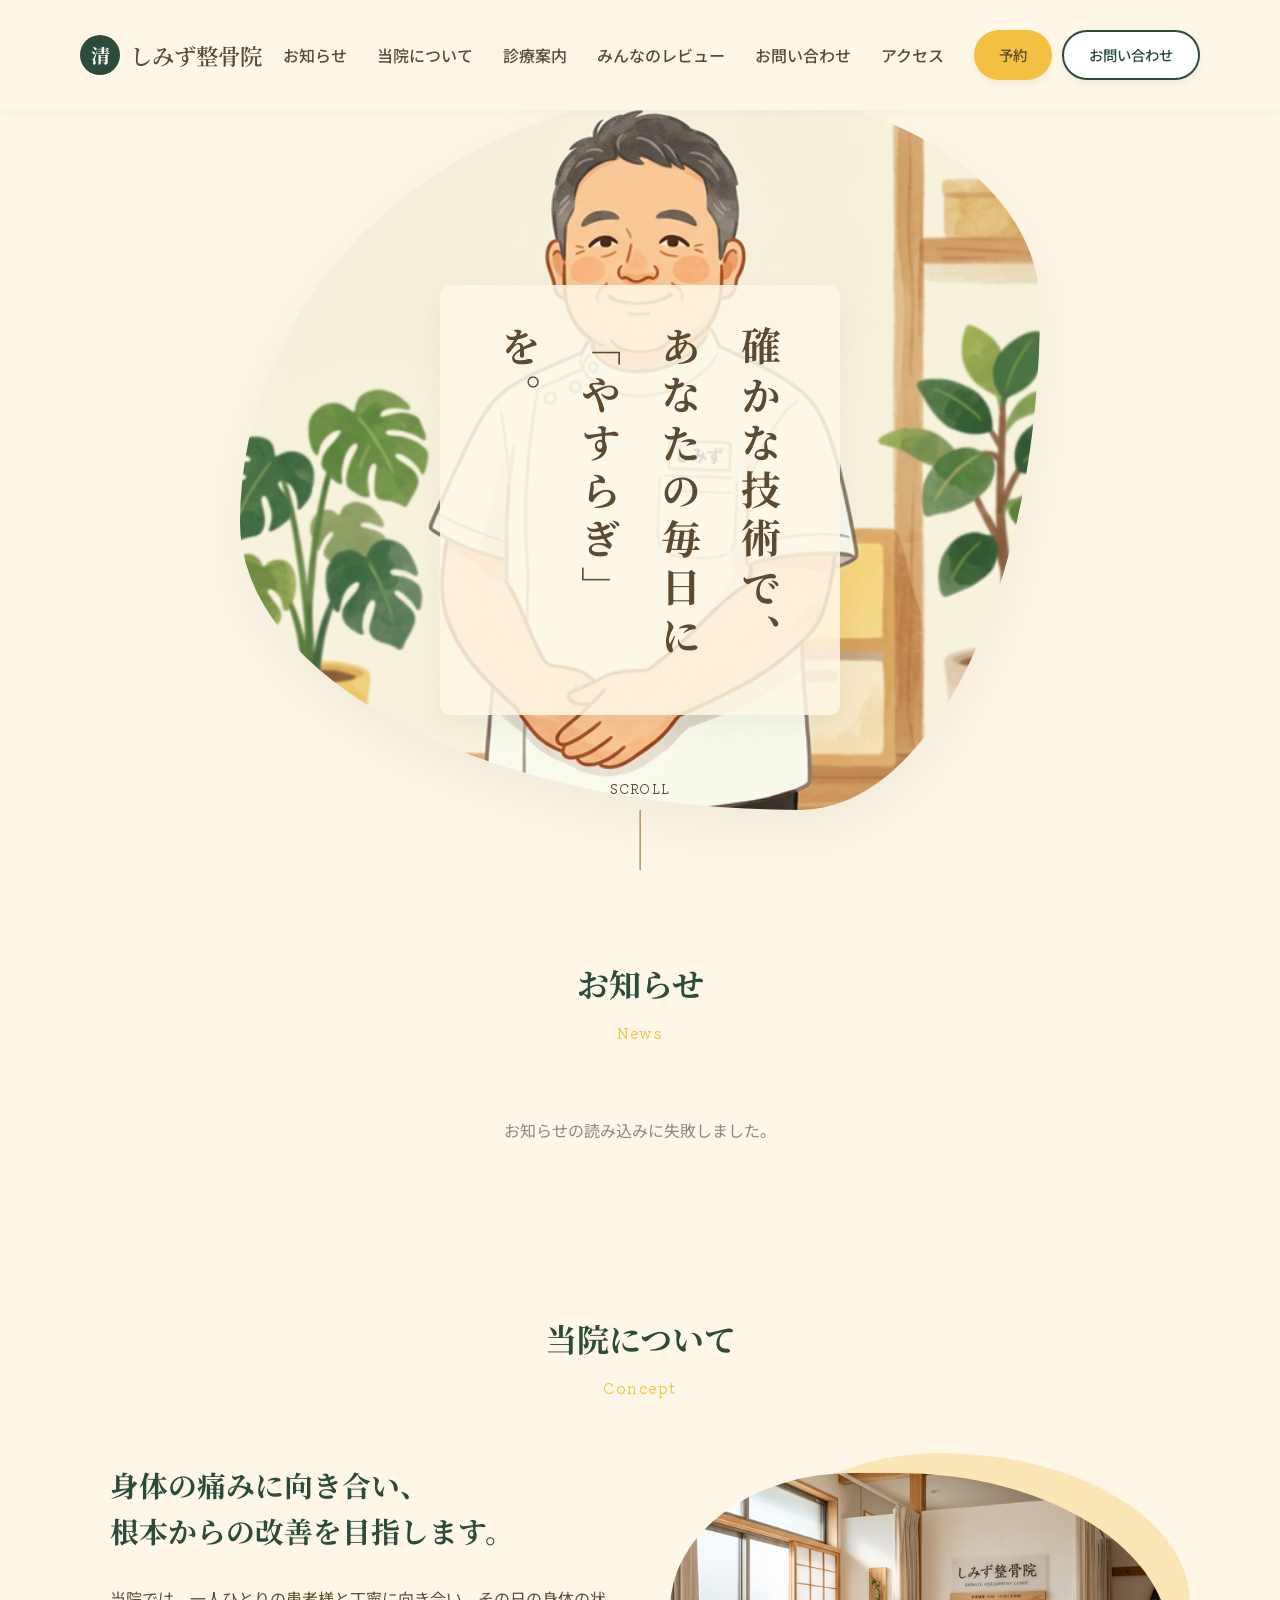
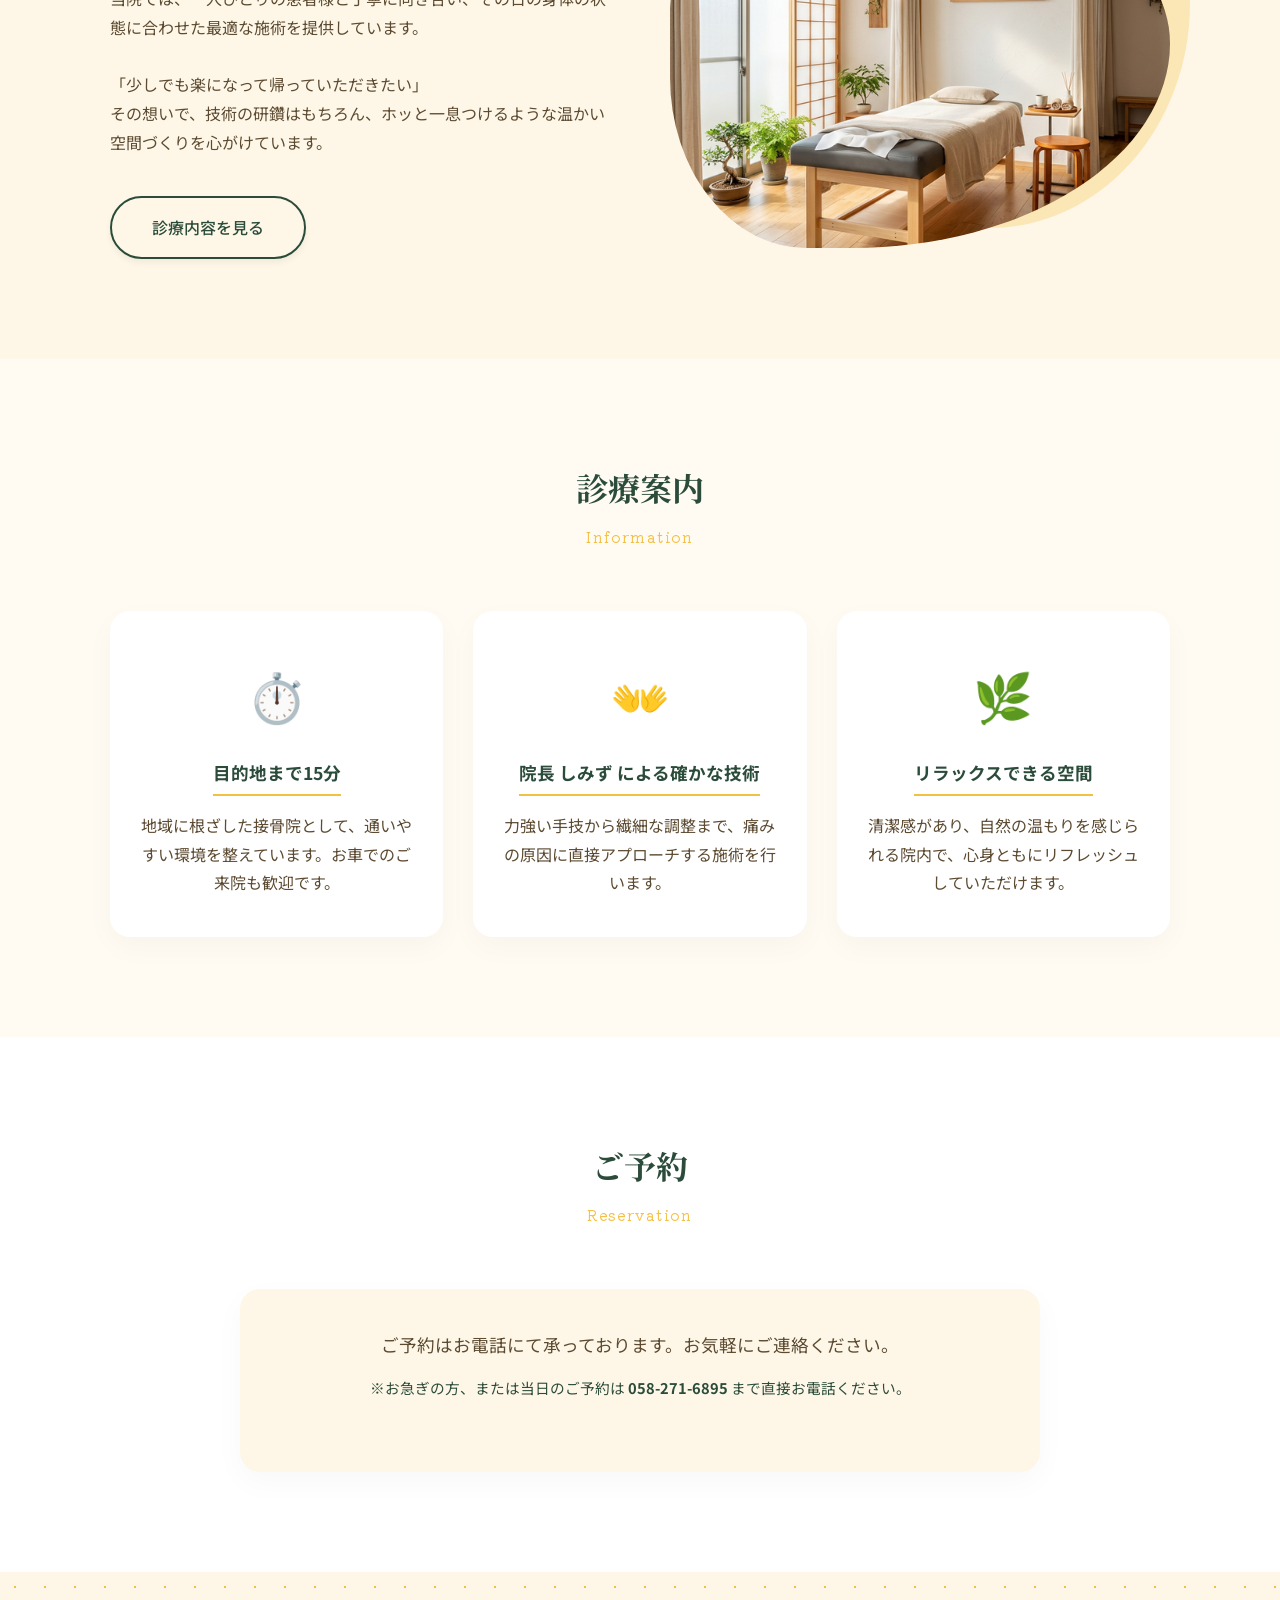
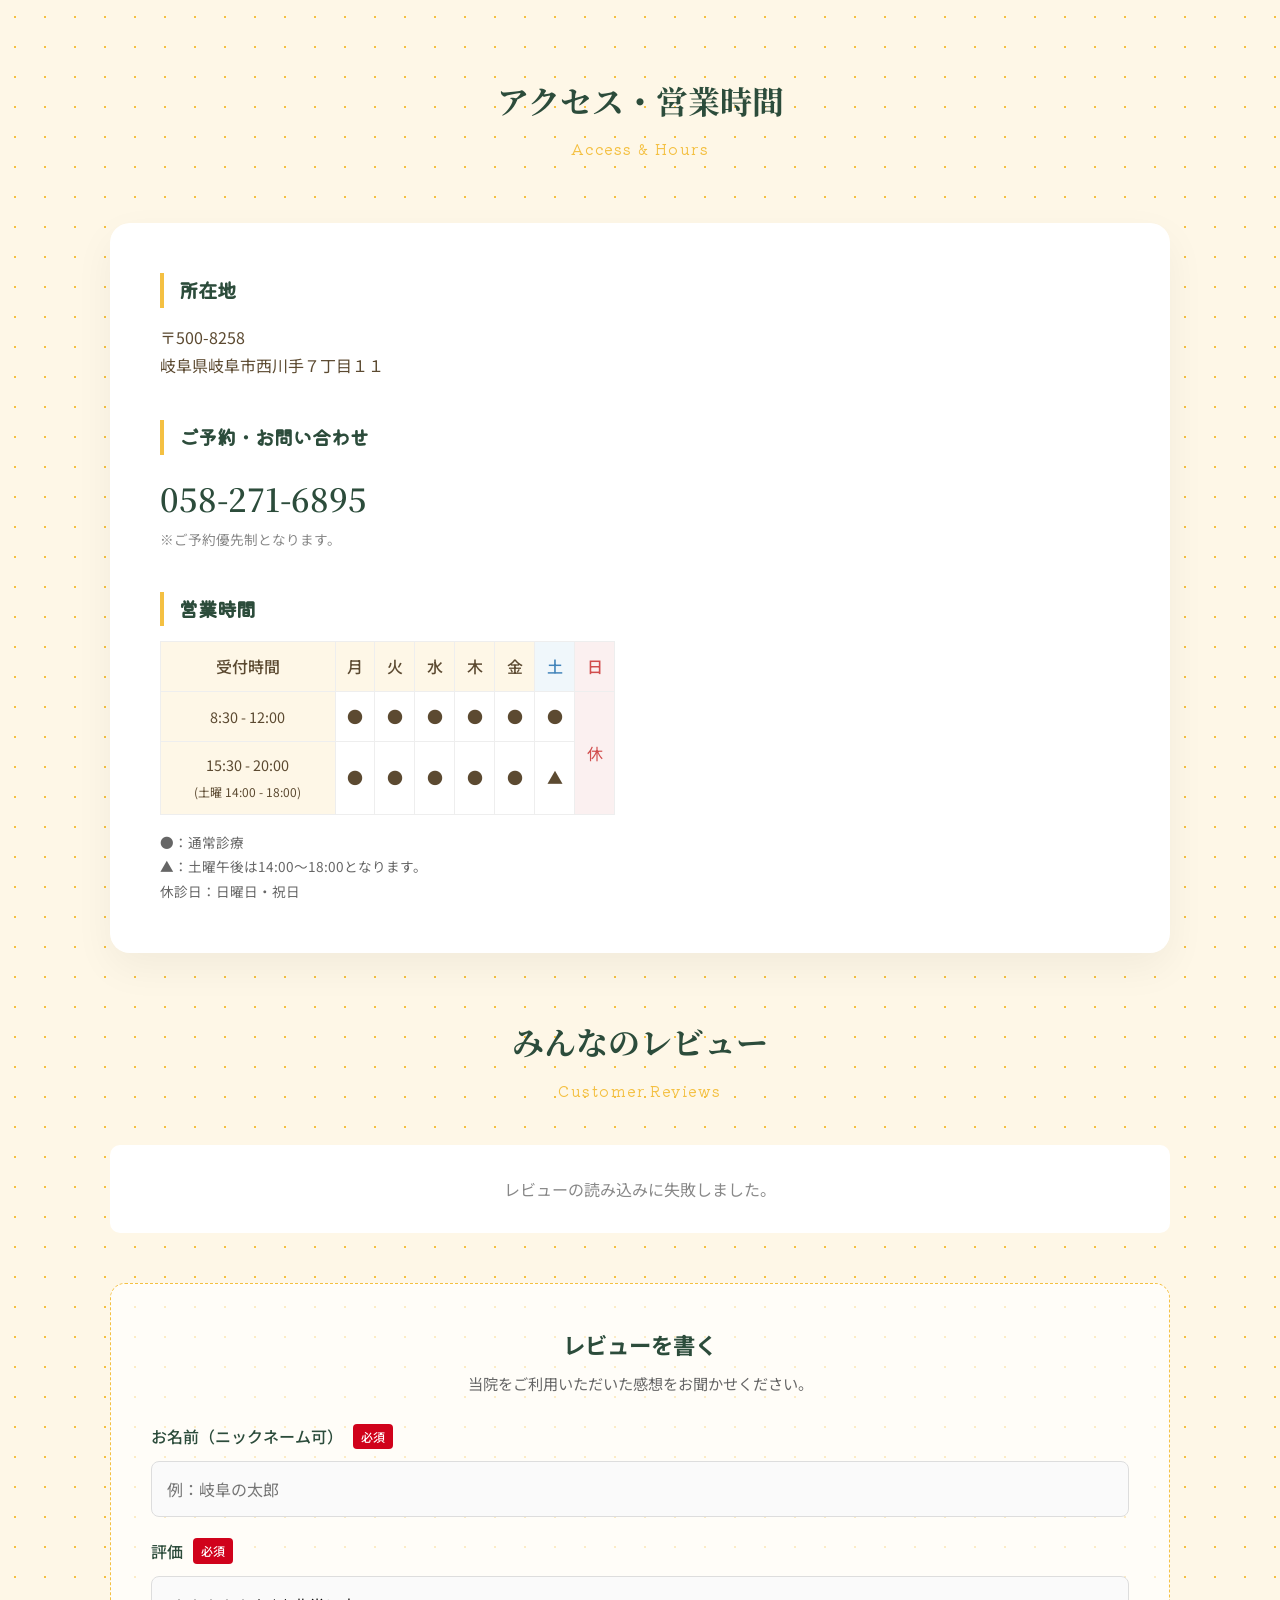
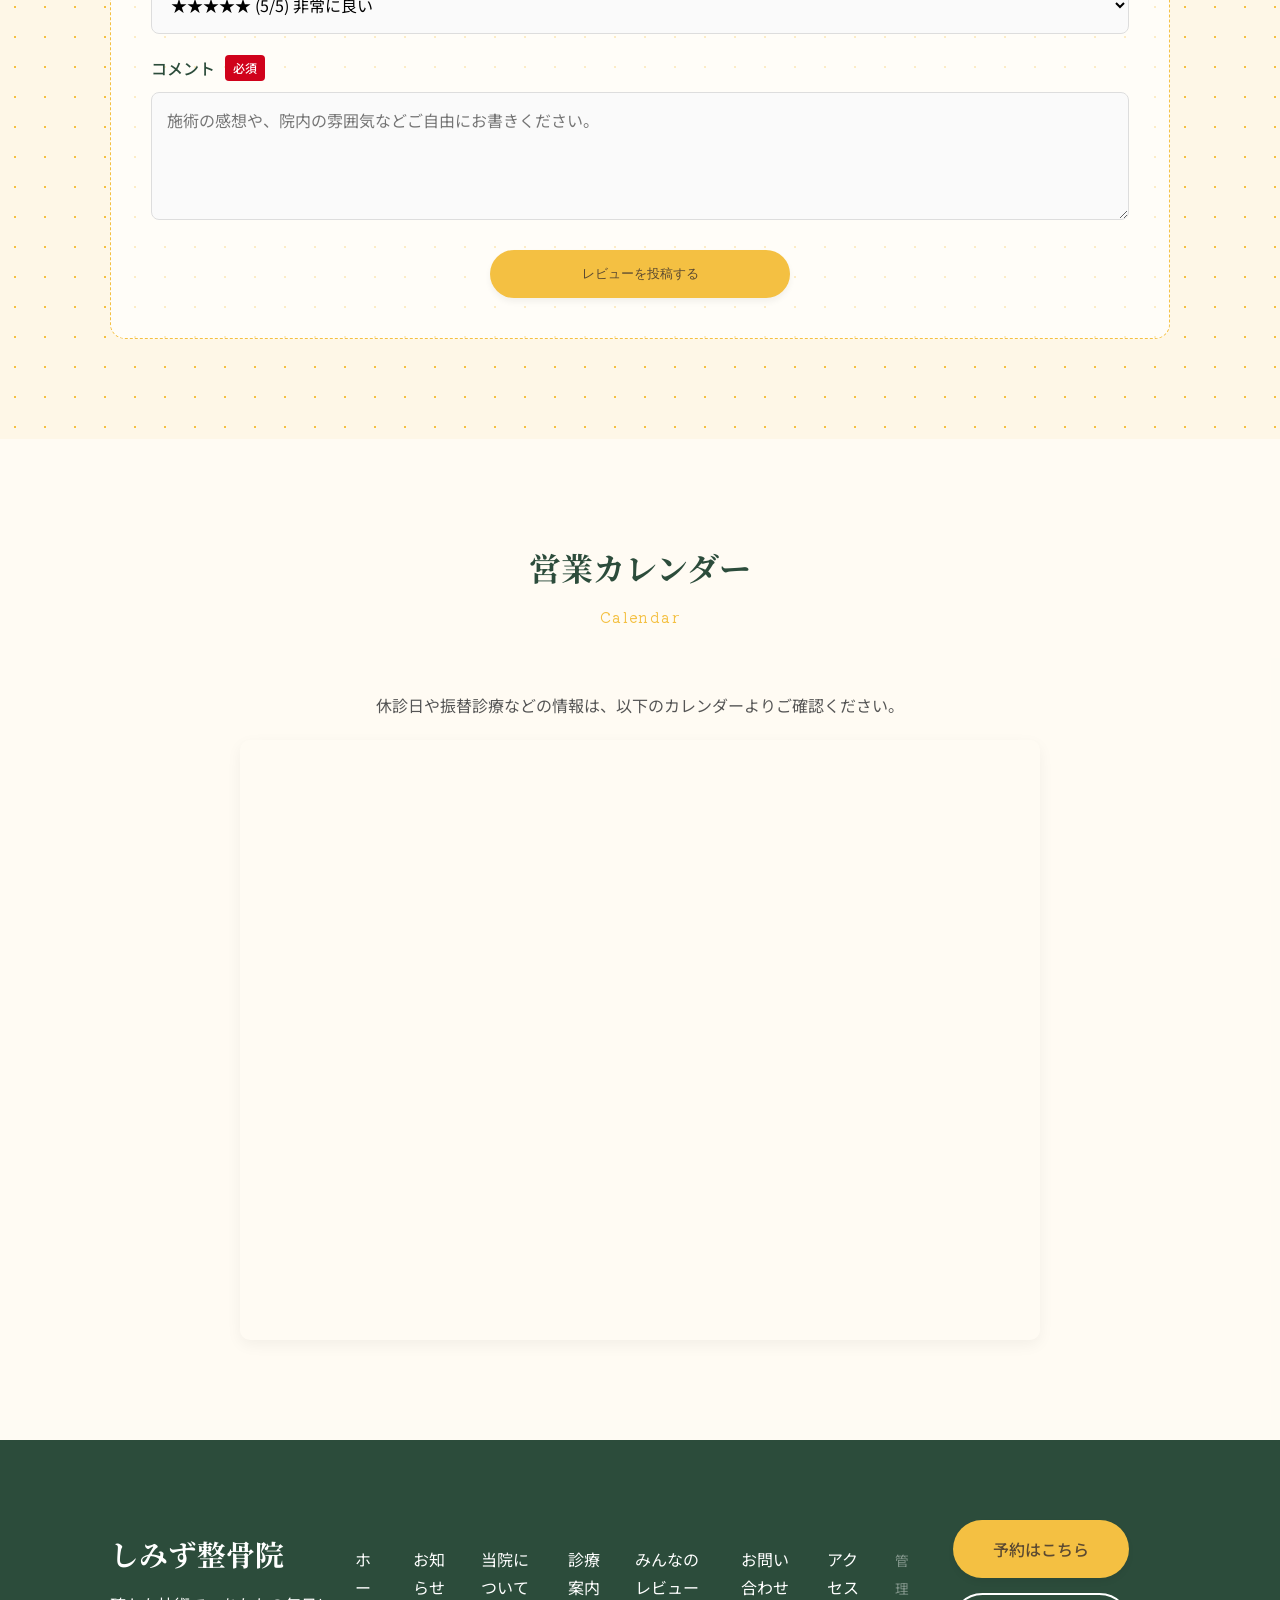
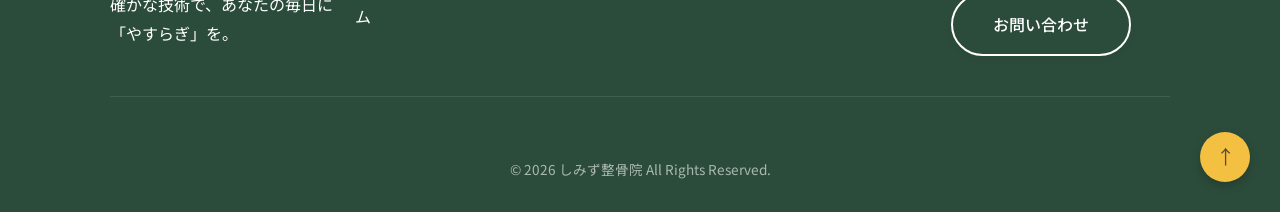
==== commit 5d1b09b7: "取り合わせフォーム" ====
--- a/index.html
+++ b/index.html
@@ -334,7 +334,7 @@
                         <li><a href="#reviews">みんなのレビュー</a></li>
                         <li><a href="contact.html">お問い合わせ</a></li>
                         <li><a href="#access">アクセス</a></li>
-                        <li><a href="login.html" style="color: rgba(255,255,255,0.4); font-size: 0.85rem;">管理T</a></li>
+                        <li><a href="login.html" style="color: rgba(255,255,255,0.4); font-size: 0.85rem;">管理</a></li>
                     </ul>
                 </div>
                 <div class="footer__contact"
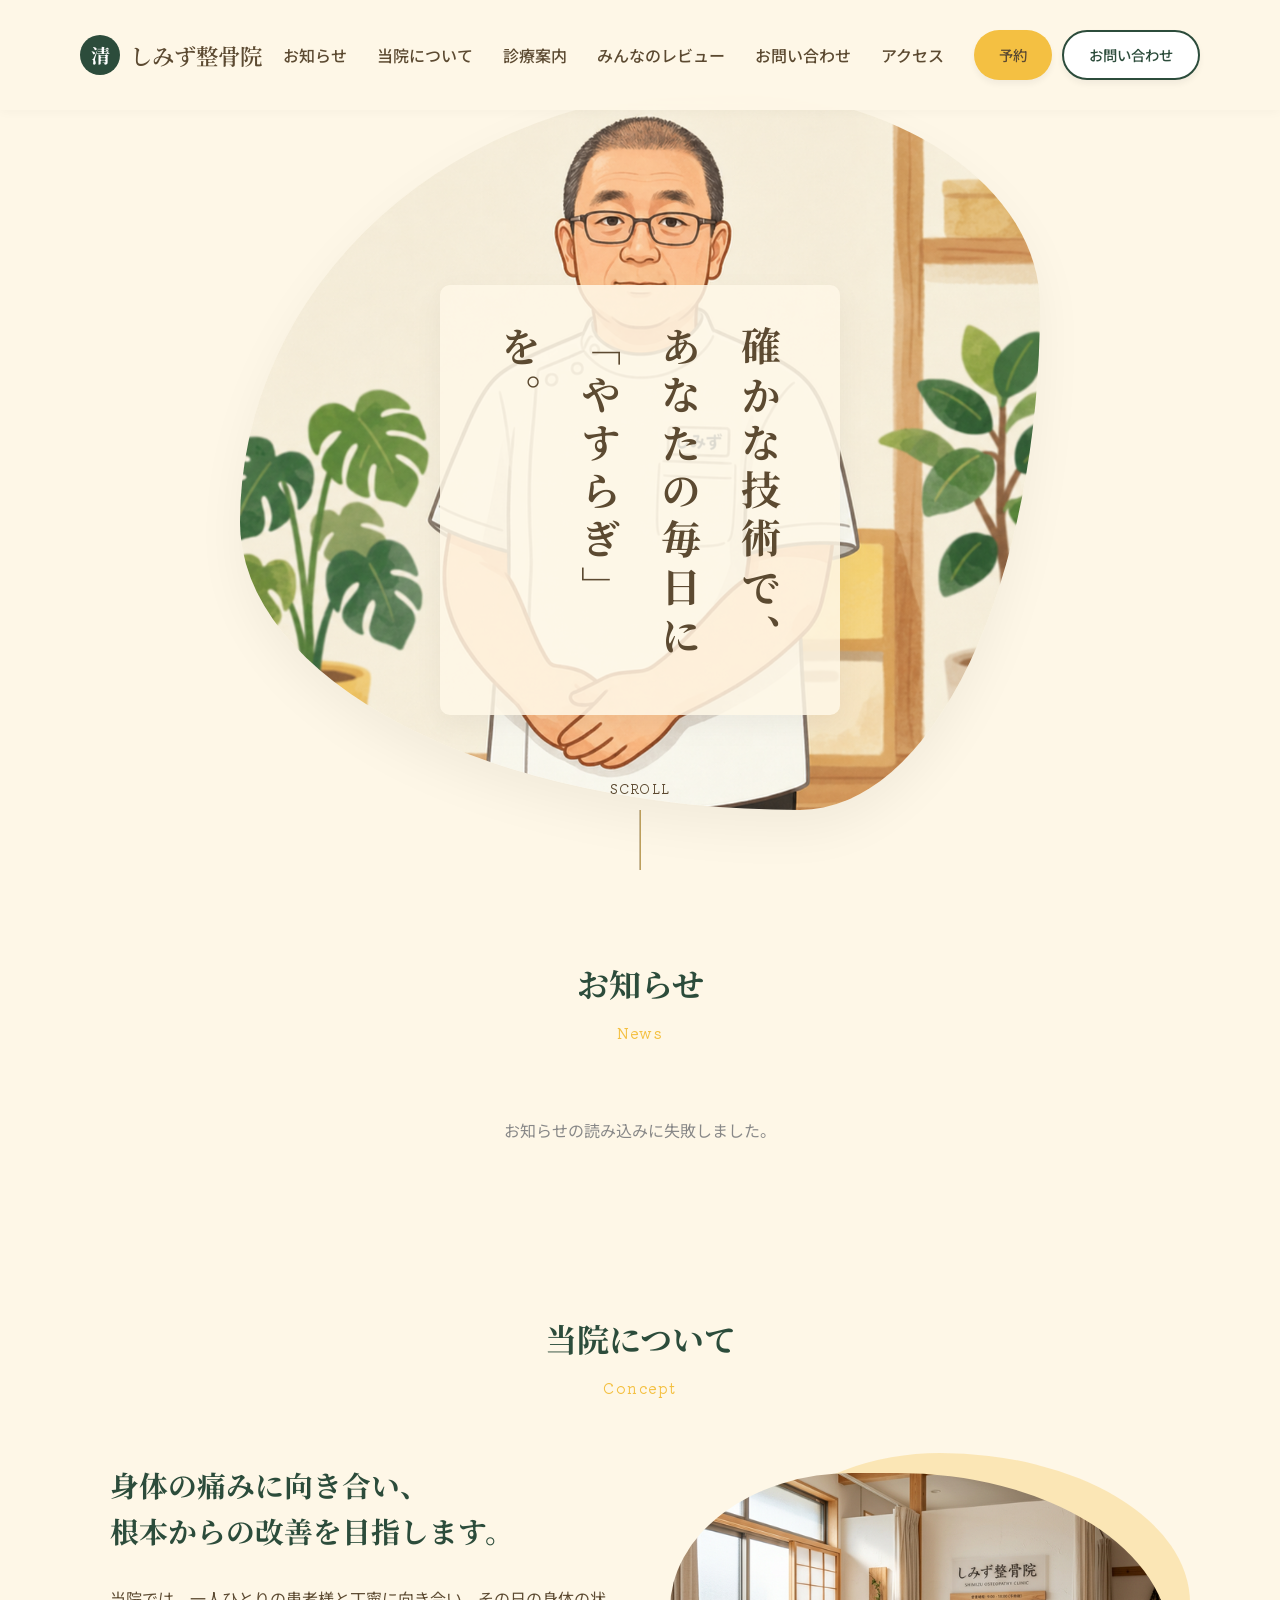
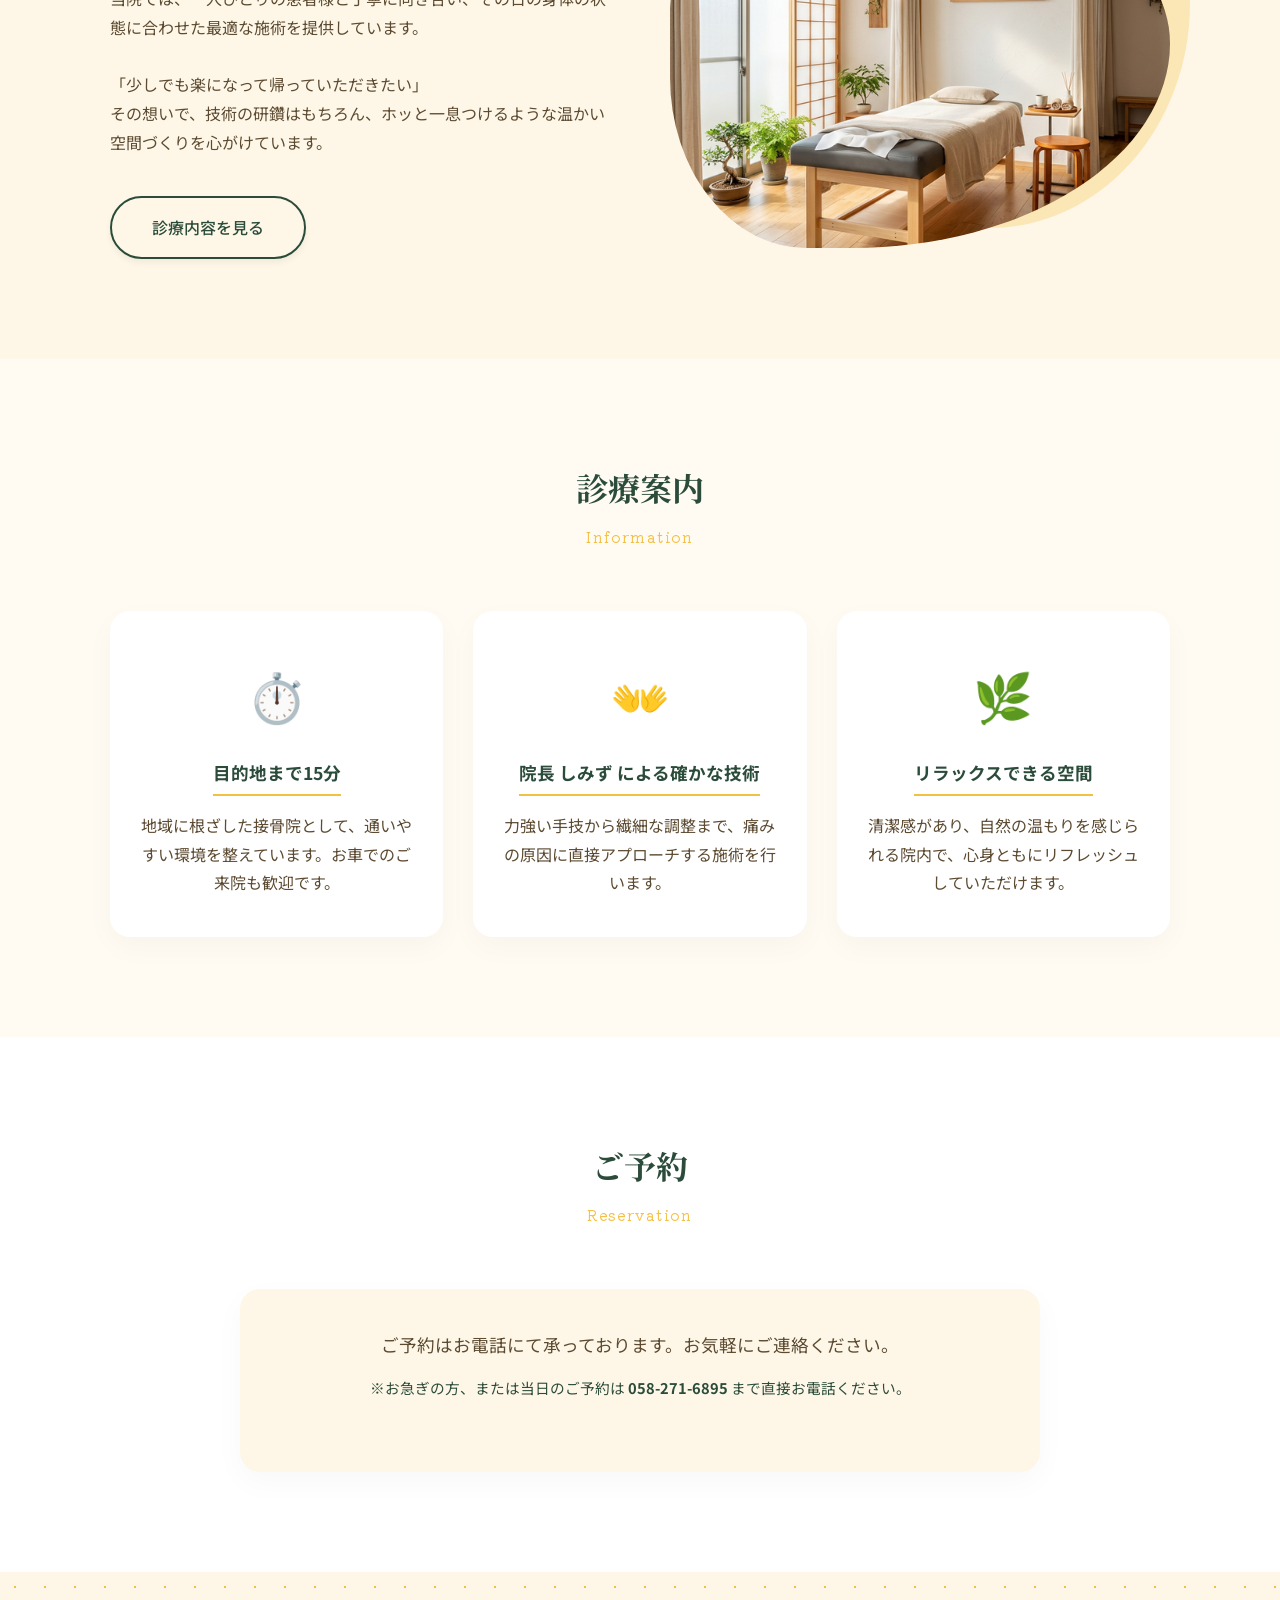
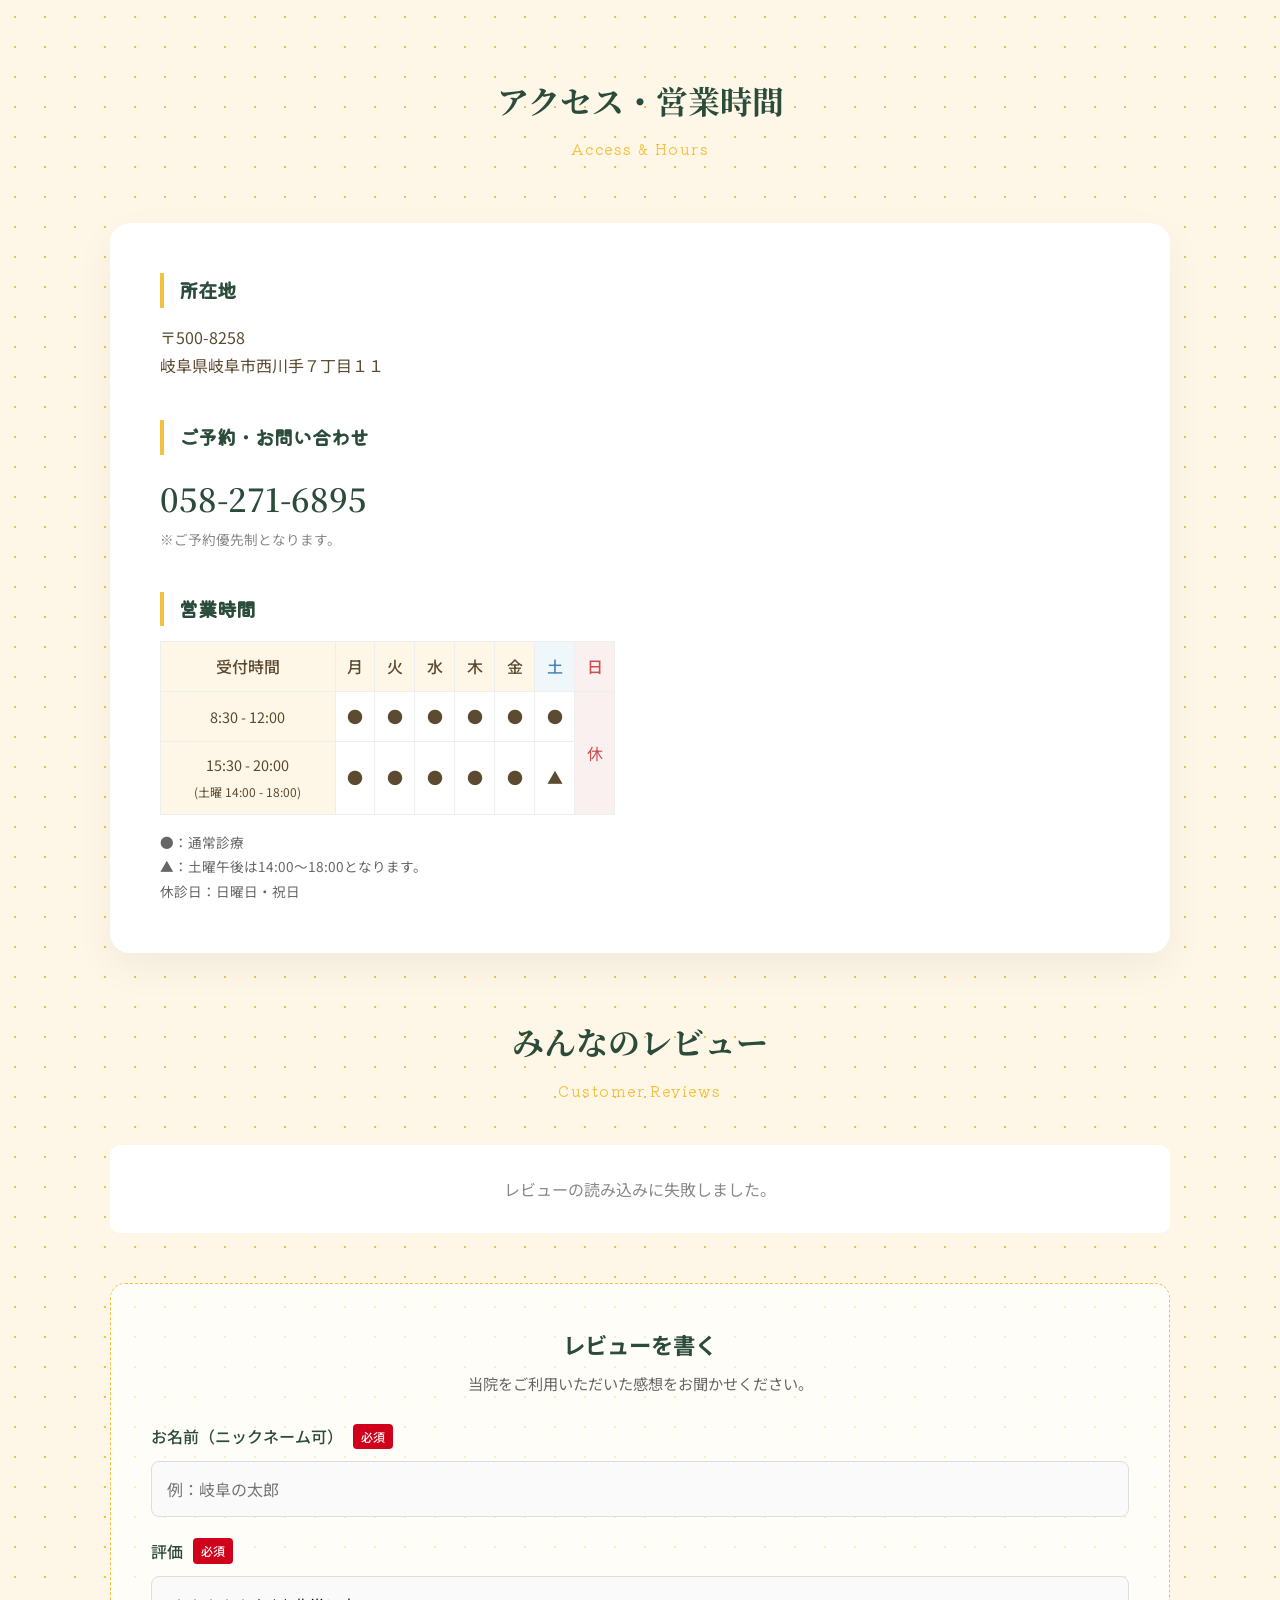
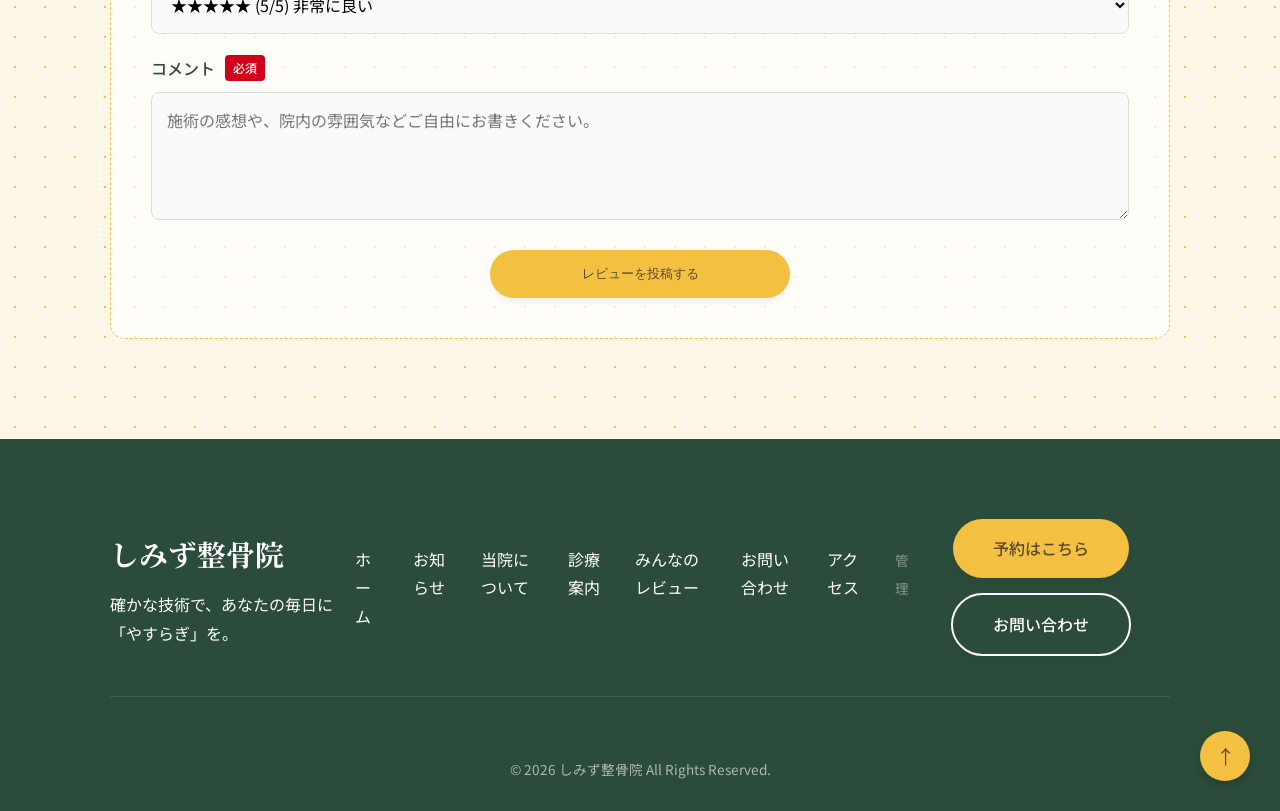
==== commit 4576388f: "営業カレンダーの削除" ====
--- a/index.html
+++ b/index.html
@@ -296,26 +296,6 @@
             <!-- End of Moved Reviews Section -->
         </section>
 
-        <!-- Business Calendar Section -->
-        <section id="calendar" class="calendar section animate-on-scroll bg-light">
-            <div class="container">
-                <div class="section-header">
-                    <h2 class="section-title">営業カレンダー</h2>
-                    <span class="section-subtitle">Calendar</span>
-                </div>
-                <div class="calendar__inner" style="max-width: 800px; margin: 0 auto; text-align: center;">
-                    <p style="margin-bottom: 20px; color: #555;">休診日や振替診療などの情報は、以下のカレンダーよりご確認ください。</p>
-                    <div class="iframe-container"
-                        style="position: relative; padding-bottom: 75%; height: 0; overflow: hidden; border-radius: 10px; box-shadow: 0 5px 15px rgba(0,0,0,0.05);">
-                        <!-- TODO: 実際のGoogleカレンダーの埋め込みコード（iframe）に差し替えてください -->
-                        <iframe
-                            src="https://calendar.google.com/calendar/embed?src=ja.japanese%23holiday%40group.v.calendar.google.com&ctz=Asia%2FTokyo"
-                            style="position: absolute; top: 0; left: 0; width: 100%; height: 100%; border: 0;"
-                            frameborder="0" scrolling="no"></iframe>
-                    </div>
-                </div>
-            </div>
-        </section>
     </main>
 
     <footer class="footer">
--- a/css/style.css
+++ b/css/style.css
@@ -611,9 +611,55 @@
 
 .reviews__list {
     margin-bottom: 50px;
-    display: flex;
-    flex-direction: column;
+    overflow: hidden;
+}
+
+.reviews-slider {
+    position: relative;
+    width: 100%;
+    overflow: hidden;
+    scroll-behavior: smooth;
+}
+
+.reviews-slider-wrap {
+    display: grid;
+    grid-template-columns: auto 1fr auto;
+    align-items: center;
+    gap: 12px;
+}
+
+.reviews-nav {
+    width: 42px;
+    height: 42px;
+    border: 1px solid rgba(58, 82, 67, 0.2);
+    border-radius: 999px;
+    background: var(--color-white);
+    color: var(--color-accent2);
+    font-size: 1rem;
+    line-height: 1;
+    cursor: pointer;
+    transition: transform 0.2s ease, background-color 0.2s ease, color 0.2s ease;
+    flex: 0 0 auto;
+}
+
+.reviews-nav:hover {
+    background: var(--color-accent2);
+    color: var(--color-white);
+    transform: translateY(-1px);
+}
+
+.reviews-track {
+    display: flex;
     gap: 20px;
+    width: max-content;
+}
+
+.reviews-track.is-animated {
+    animation: reviews-slide 28s linear infinite;
+}
+
+.reviews-track.is-animated:hover {
+    animation-play-state: paused;
 }
 
 .review-item {
@@ -622,6 +668,8 @@
     border-radius: 10px;
     box-shadow: 0 5px 15px rgba(0, 0, 0, 0.03);
     border-left: 4px solid var(--color-accent1);
+    flex: 0 0 clamp(380px, 38vw, 470px);
+    min-height: 170px;
 }
 
 .review-item__header {
@@ -666,6 +714,37 @@
     padding: 30px 0;
     background: var(--color-white);
     border-radius: 10px;
+}
+
+@keyframes reviews-slide {
+    from {
+        transform: translateX(0);
+    }
+
+    to {
+        transform: translateX(calc(-50% - 10px));
+    }
+}
+
+@media (max-width: 767px) {
+    .reviews-slider-wrap {
+        grid-template-columns: 1fr;
+        gap: 14px;
+    }
+
+    .reviews-slider {
+        order: 1;
+    }
+
+    .reviews-nav {
+        width: 100%;
+        border-radius: 14px;
+        height: 40px;
+    }
+
+    .review-item {
+        flex: 0 0 min(360px, calc(100vw - 48px));
+    }
 }
 
 .review-form-box {
@@ -1203,4 +1282,4 @@
     .hours-table {
         font-size: 0.8rem;
     }
-}+}
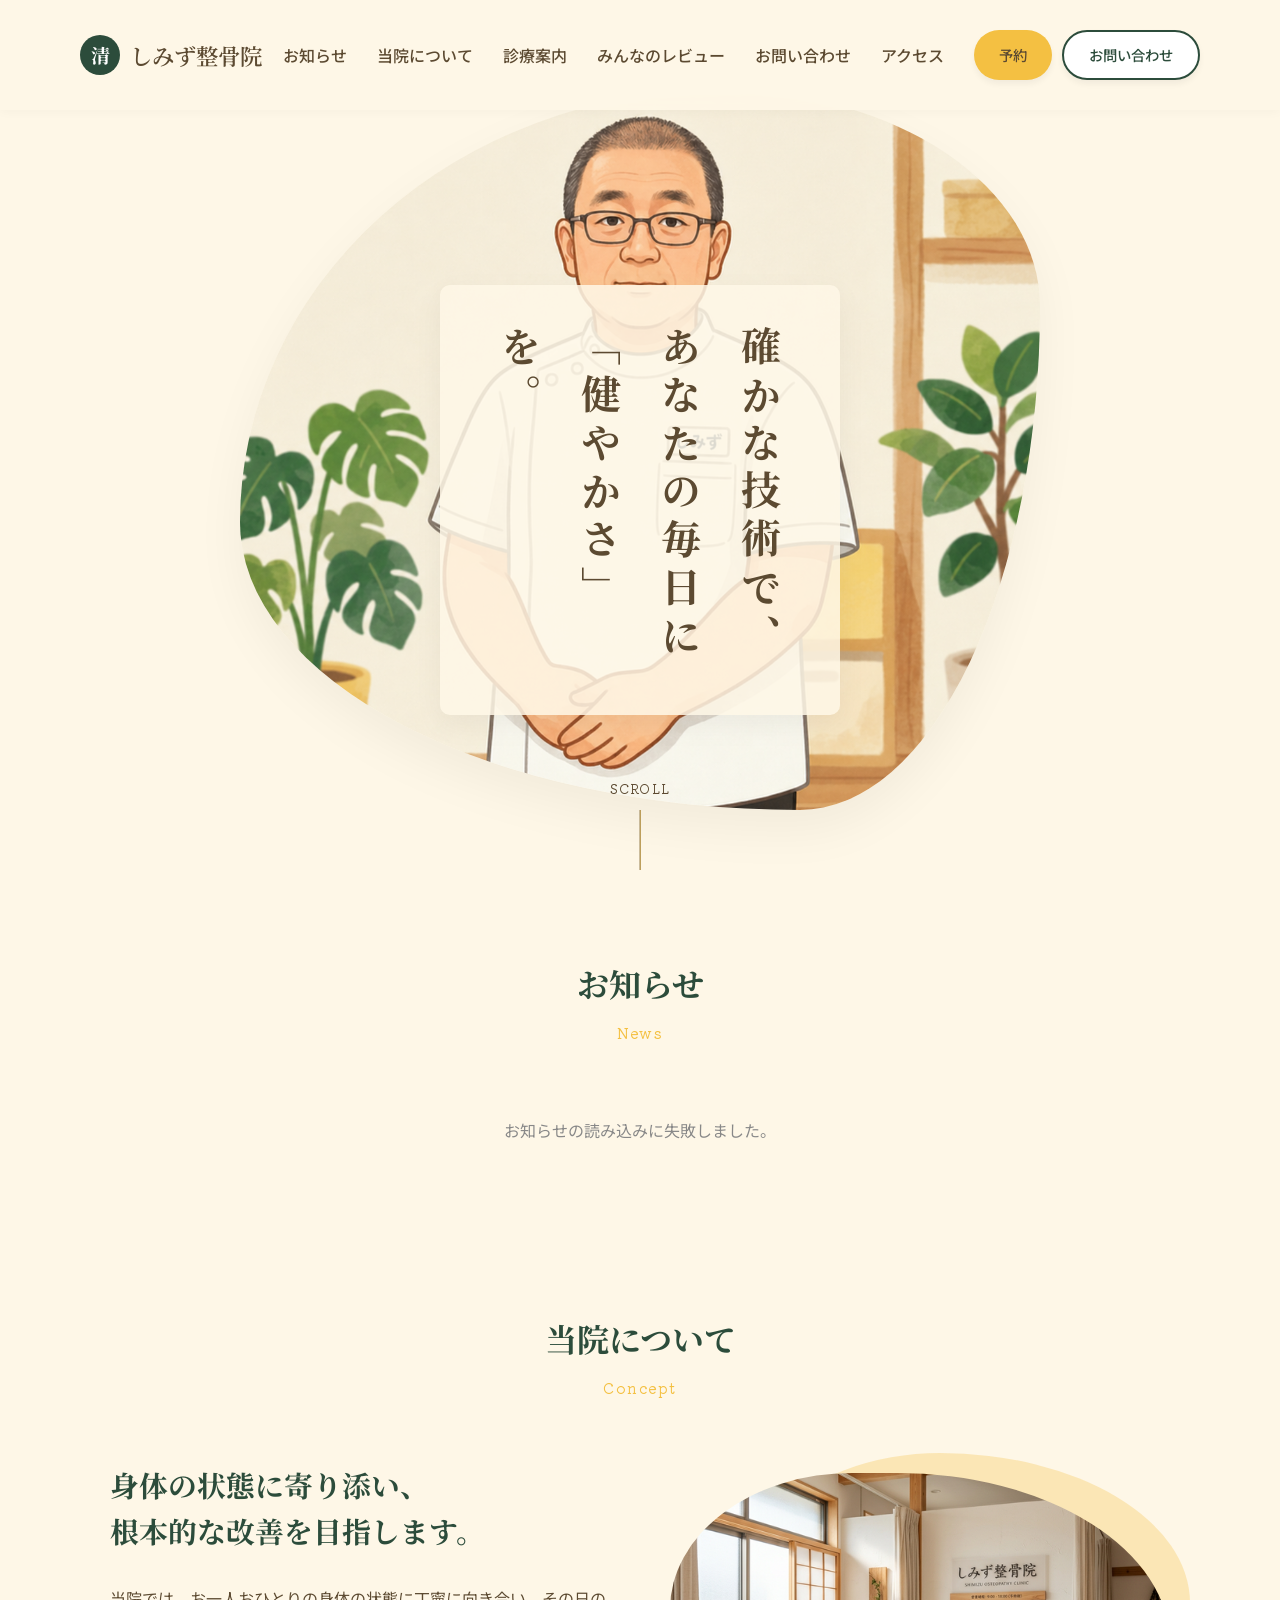
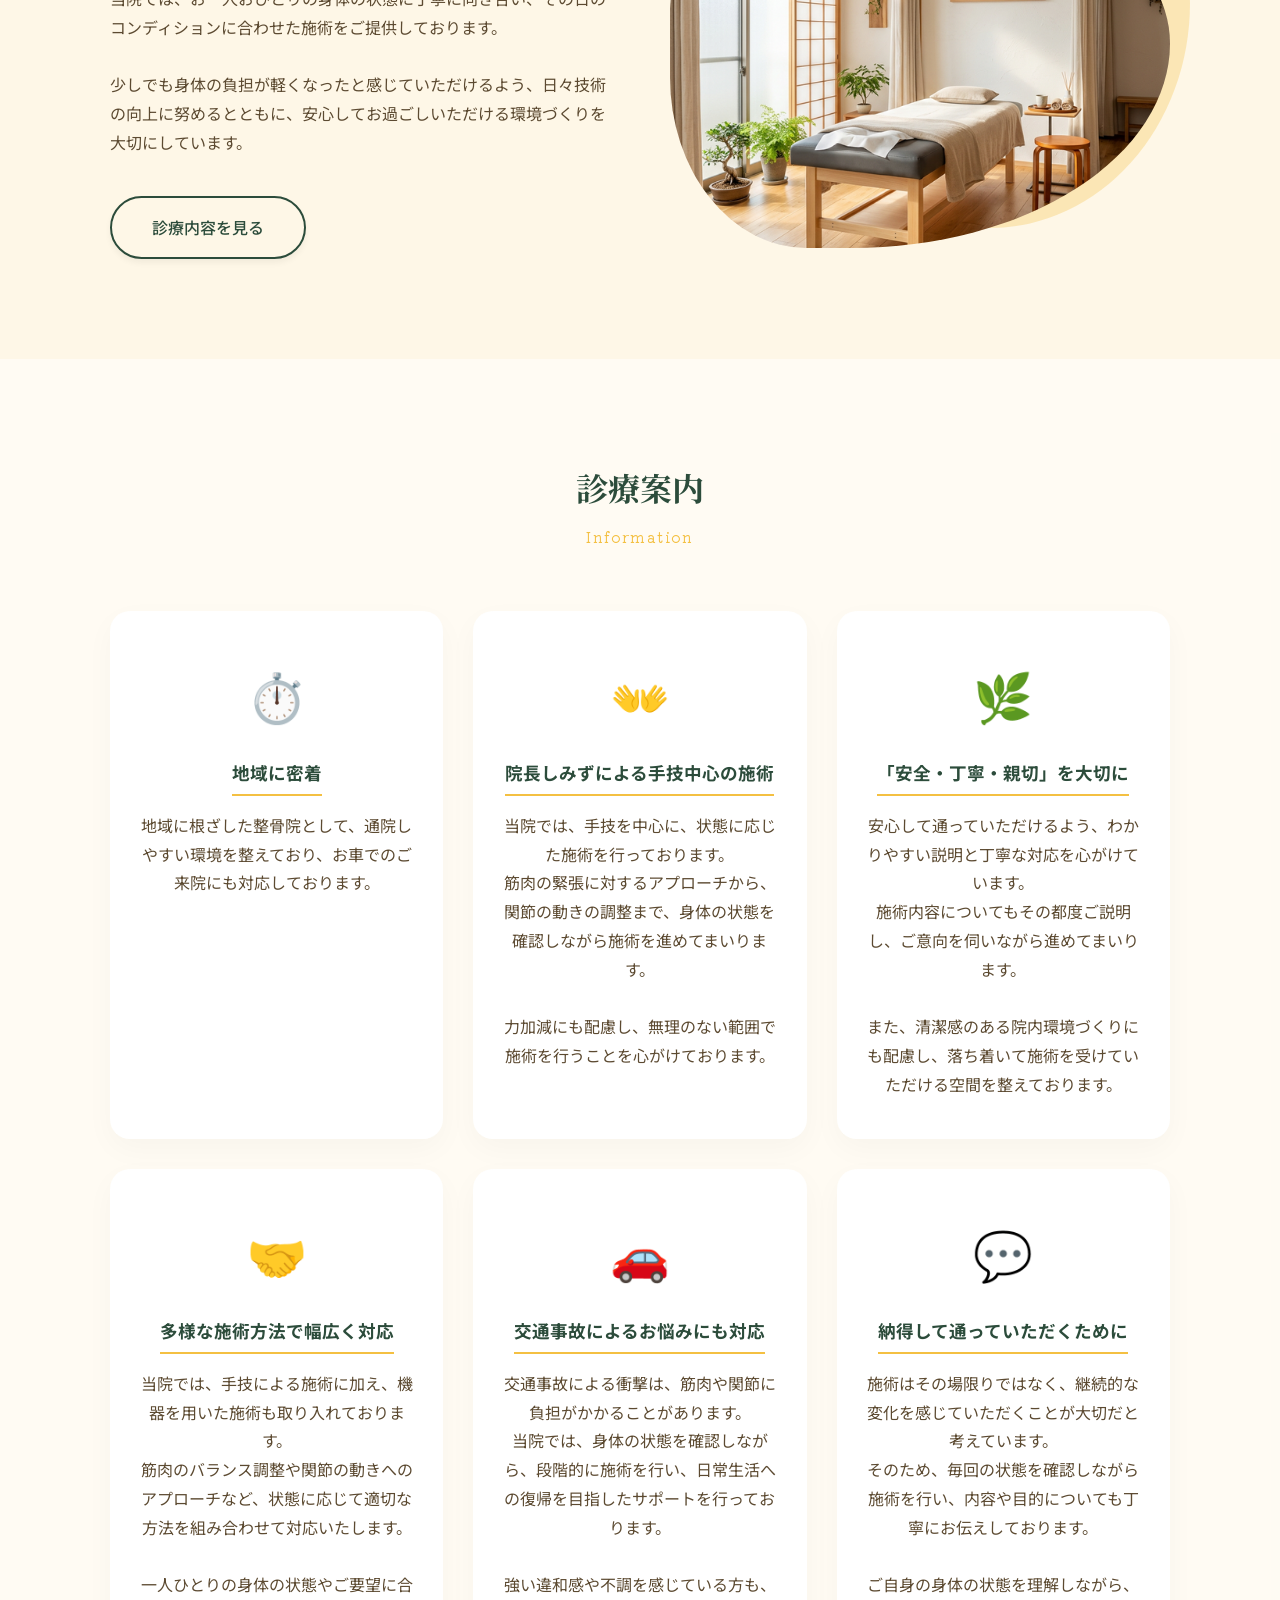
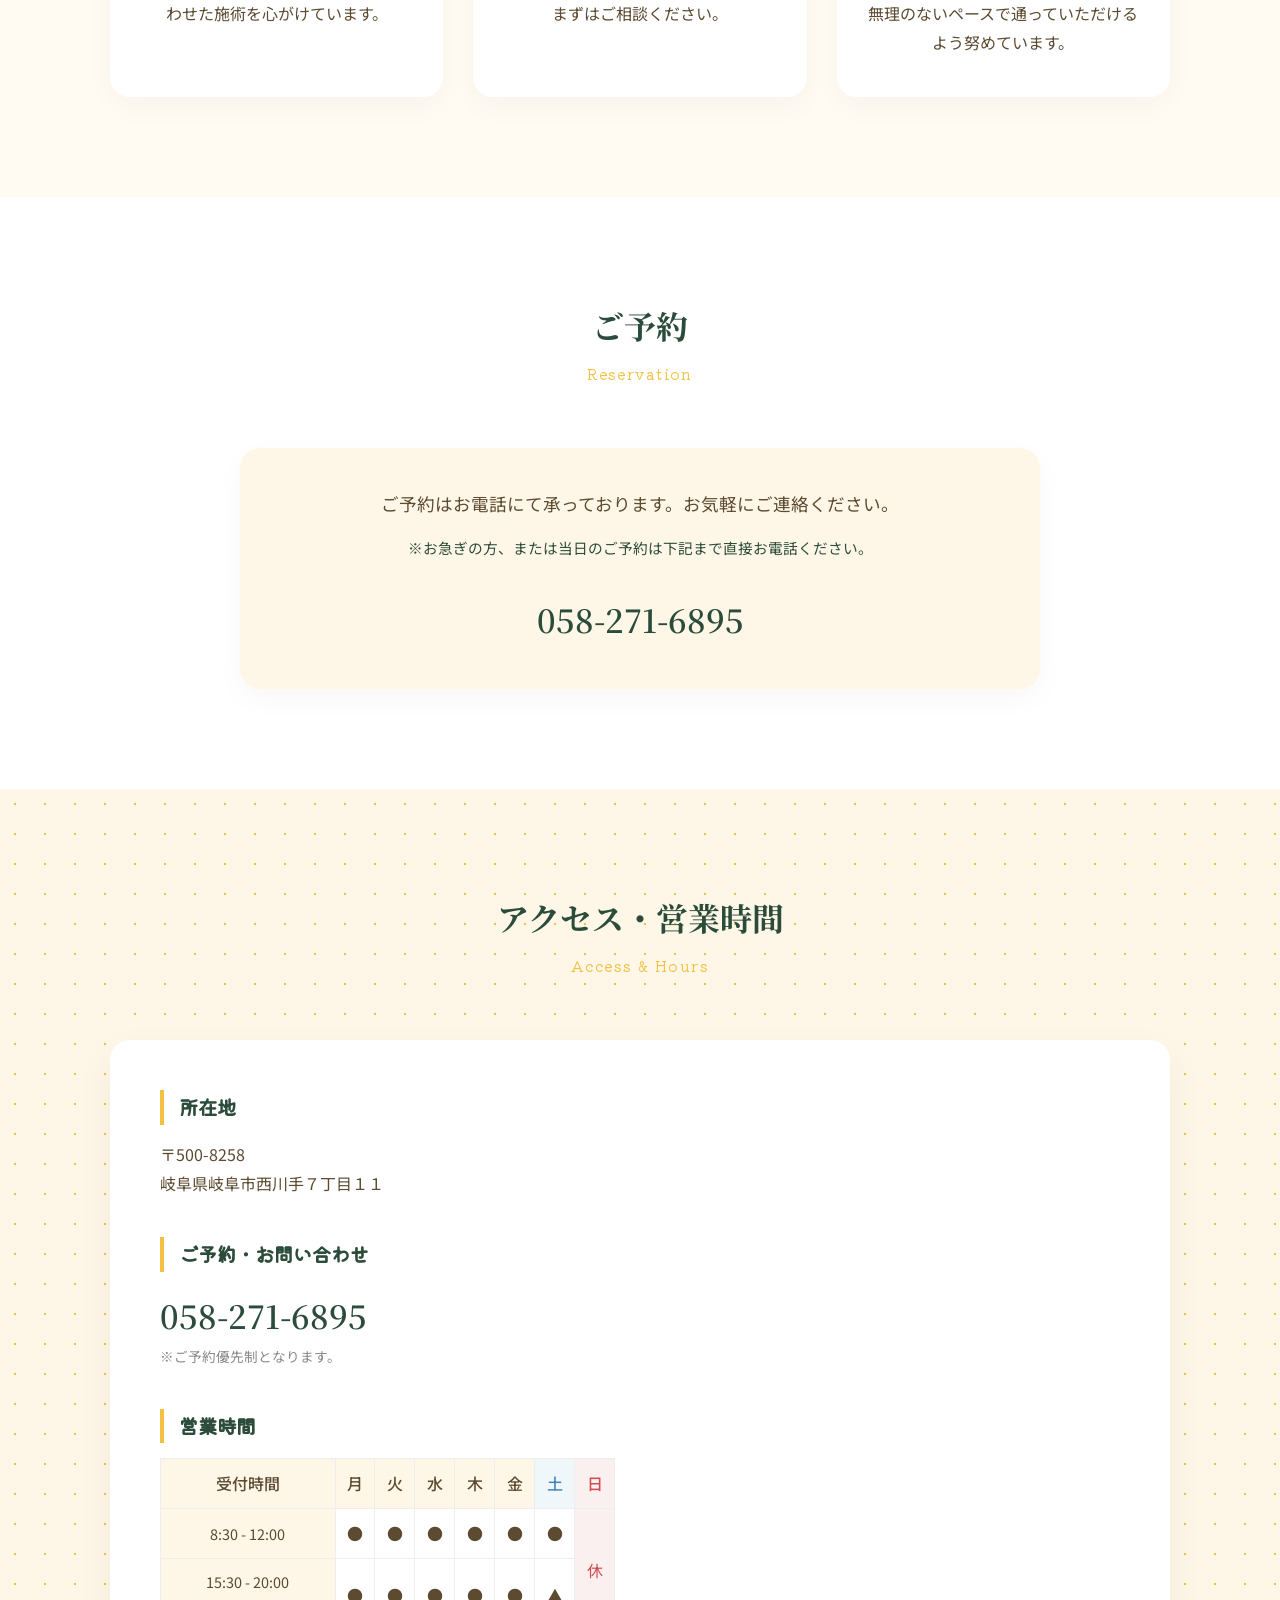
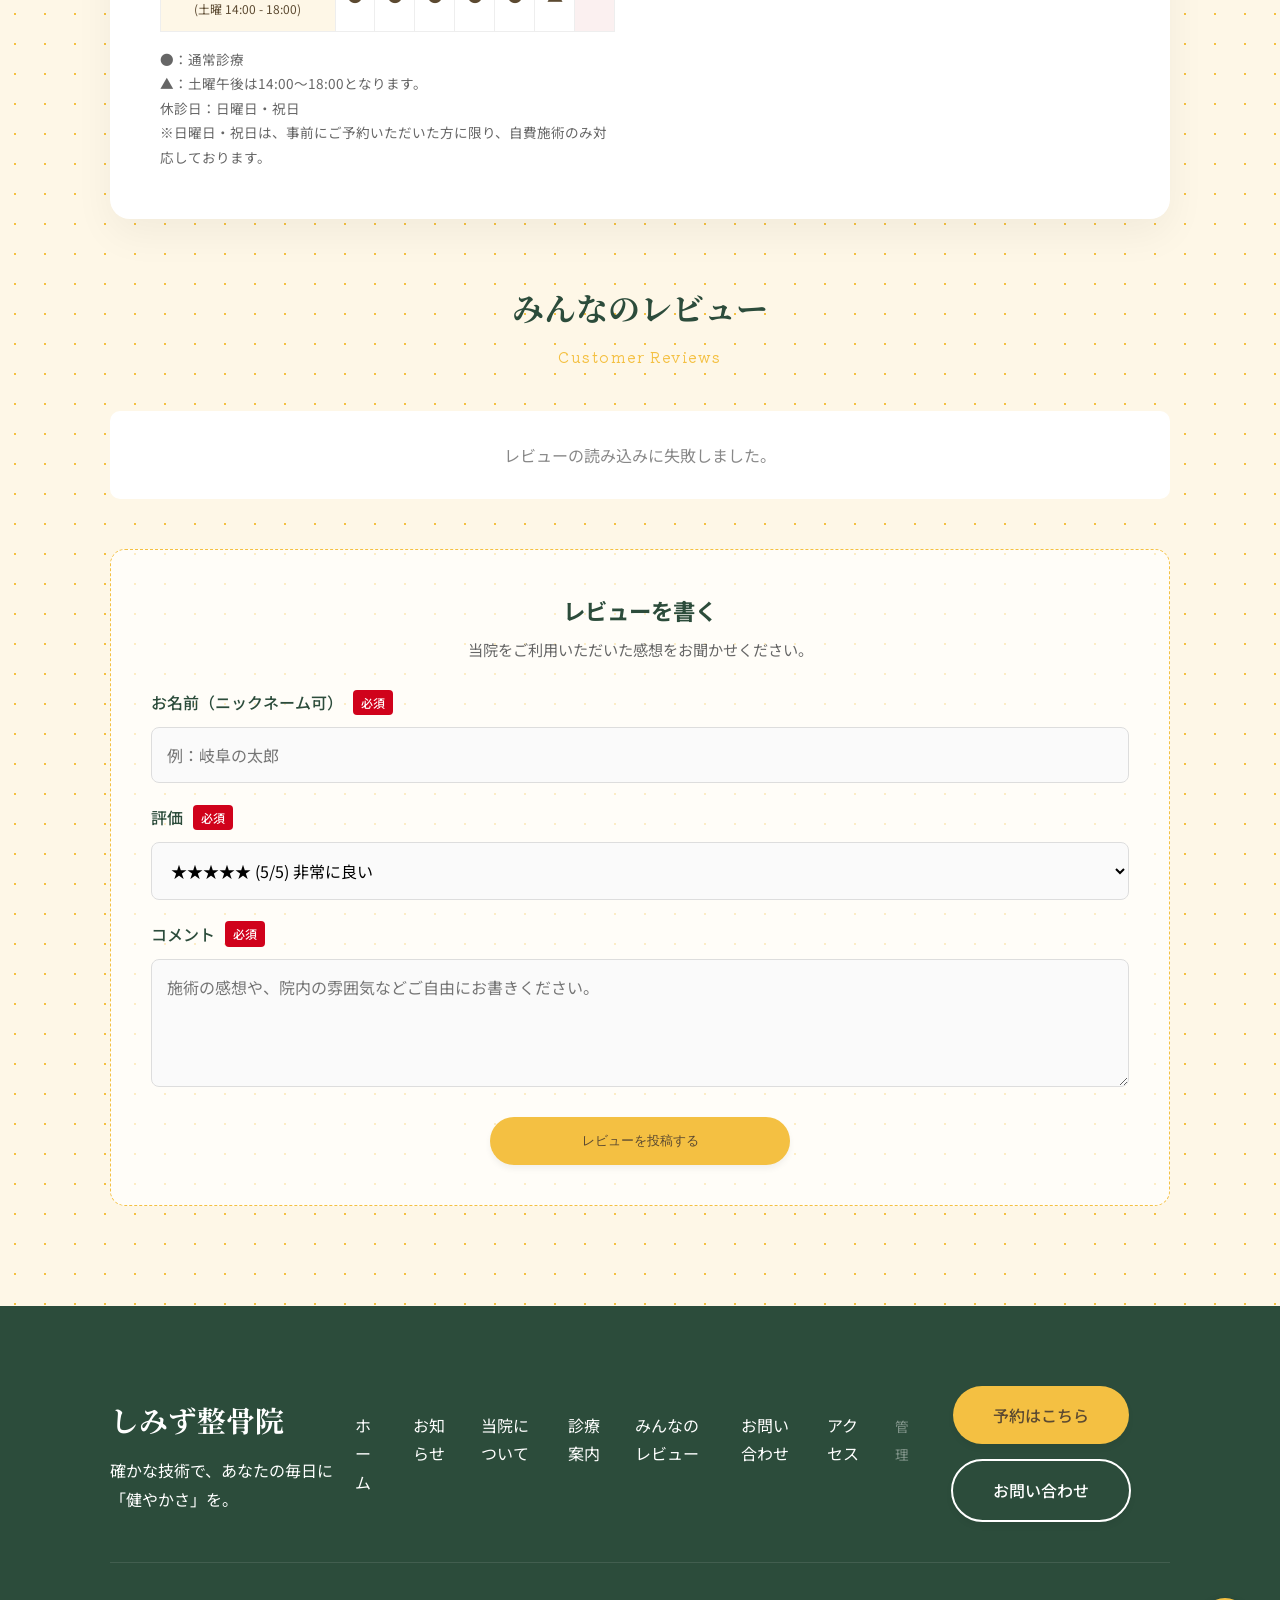
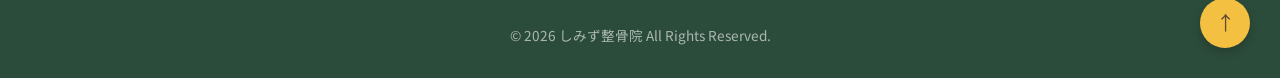
==== commit 2fa20291: "全体的に文書の修正4-26-23時" ====
--- a/index.html
+++ b/index.html
@@ -60,7 +60,7 @@
                 <h2 class="hero__catchphrase vertical-text">
                     <span class="line1">確かな技術で、</span>
                     <span class="line2">あなたの毎日に</span>
-                    <span class="line3">「やすらぎ」を。</span>
+                    <span class="line3">「健やかさ」を。</span>
                 </h2>
             </div>
             <div class="scroll-down">
@@ -94,11 +94,10 @@
 
                 <div class="concept__inner">
                     <div class="concept__text-box">
-                        <h3 class="concept__lead">身体の痛みに向き合い、<br>根本からの改善を目指します。</h3>
+                        <h3 class="concept__lead">身体の状態に寄り添い、<br>根本的な改善を目指します。</h3>
                         <p class="concept__text">
-                            当院では、一人ひとりの患者様と丁寧に向き合い、その日の身体の状態に合わせた最適な施術を提供しています。<br><br>
-                            「少しでも楽になって帰っていただきたい」<br>
-                            その想いで、技術の研鑽はもちろん、ホッと一息つけるような温かい空間づくりを心がけています。
+                            当院では、お一人おひとりの身体の状態に丁寧に向き合い、その日のコンディションに合わせた施術をご提供しております。<br><br>
+                            少しでも身体の負担が軽くなったと感じていただけるよう、日々技術の向上に努めるとともに、安心してお過ごしいただける環境づくりを大切にしています。
                         </p>
                         <div class="concept__btn-wrapper">
                             <a href="#info" class="btn btn--outline">診療内容を見る</a>
@@ -125,18 +124,33 @@
                 <div class="info__features">
                     <div class="feature-card">
                         <div class="feature-card__icon">⏱️</div>
-                        <h3 class="feature-card__title">目的地まで15分</h3>
-                        <p class="feature-card__text">地域に根ざした接骨院として、通いやすい環境を整えています。お車でのご来院も歓迎です。</p>
+                        <h3 class="feature-card__title">地域に密着</h3>
+                        <p class="feature-card__text">地域に根ざした整骨院として、通院しやすい環境を整えており、お車でのご来院にも対応しております。</p>
                     </div>
                     <div class="feature-card">
                         <div class="feature-card__icon">👐</div>
-                        <h3 class="feature-card__title">院長 しみず による確かな技術</h3>
-                        <p class="feature-card__text">力強い手技から繊細な調整まで、痛みの原因に直接アプローチする施術を行います。</p>
+                        <h3 class="feature-card__title">院長しみずによる手技中心の施術</h3>
+                        <p class="feature-card__text">当院では、手技を中心に、状態に応じた施術を行っております。<br>筋肉の緊張に対するアプローチから、関節の動きの調整まで、身体の状態を確認しながら施術を進めてまいります。<br><br>力加減にも配慮し、無理のない範囲で施術を行うことを心がけております。</p>
                     </div>
                     <div class="feature-card">
                         <div class="feature-card__icon">🌿</div>
-                        <h3 class="feature-card__title">リラックスできる空間</h3>
-                        <p class="feature-card__text">清潔感があり、自然の温もりを感じられる院内で、心身ともにリフレッシュしていただけます。</p>
+                        <h3 class="feature-card__title">「安全・丁寧・親切」を大切に</h3>
+                        <p class="feature-card__text">安心して通っていただけるよう、わかりやすい説明と丁寧な対応を心がけています。<br>施術内容についてもその都度ご説明し、ご意向を伺いながら進めてまいります。<br><br>また、清潔感のある院内環境づくりにも配慮し、落ち着いて施術を受けていただける空間を整えております。</p>
+                    </div>
+                    <div class="feature-card">
+                        <div class="feature-card__icon">🤝</div>
+                        <h3 class="feature-card__title">多様な施術方法で幅広く対応</h3>
+                        <p class="feature-card__text">当院では、手技による施術に加え、機器を用いた施術も取り入れております。<br>筋肉のバランス調整や関節の動きへのアプローチなど、状態に応じて適切な方法を組み合わせて対応いたします。<br><br>一人ひとりの身体の状態やご要望に合わせた施術を心がけています。</p>
+                    </div>
+                    <div class="feature-card">
+                        <div class="feature-card__icon">🚗</div>
+                        <h3 class="feature-card__title">交通事故によるお悩みにも対応</h3>
+                        <p class="feature-card__text">交通事故による衝撃は、筋肉や関節に負担がかかることがあります。<br>当院では、身体の状態を確認しながら、段階的に施術を行い、日常生活への復帰を目指したサポートを行っております。<br><br>強い違和感や不調を感じている方も、まずはご相談ください。</p>
+                    </div>
+                    <div class="feature-card">
+                        <div class="feature-card__icon">💬</div>
+                        <h3 class="feature-card__title">納得して通っていただくために</h3>
+                        <p class="feature-card__text">施術はその場限りではなく、継続的な変化を感じていただくことが大切だと考えています。<br>そのため、毎回の状態を確認しながら施術を行い、内容や目的についても丁寧にお伝えしております。<br><br>ご自身の身体の状態を理解しながら、無理のないペースで通っていただけるよう努めています。</p>
                     </div>
                 </div>
             </div>
@@ -153,11 +167,11 @@
                 <div class="reserve__inner">
                     <p class="reserve__text">
                         ご予約はお電話にて承っております。お気軽にご連絡ください。<br>
-                        <small>※お急ぎの方、または当日のご予約は <strong>058-271-6895</strong> まで直接お電話ください。</small>
+                        <small>※お急ぎの方、または当日のご予約は下記まで直接お電話ください。</small>
                     </p>
 
                     <div class="reserve__action">
-                        <!-- Placeholder for phone reservation info or other call to action -->
+                        <p class="phone-number"><a href="tel:0582716895">058-271-6895</a></p>
                     </div>
                 </div>
             </div>
@@ -225,6 +239,7 @@
                                 <li>●：通常診療</li>
                                 <li>▲：土曜午後は14:00〜18:00となります。</li>
                                 <li class="sun" style="background:transparent; padding-left:0;">休診日：日曜日・祝日</li>
+                                <li>※日曜日・祝日は、事前にご予約いただいた方に限り、自費施術のみ対応しております。</li>
                             </ul>
                         </div>
                     </div>
@@ -303,7 +318,7 @@
             <div class="footer__inner">
                 <div class="footer__brand">
                     <h2 class="footer__logo">しみず整骨院</h2>
-                    <p class="footer__desc">確かな技術で、あなたの毎日に「やすらぎ」を。</p>
+                    <p class="footer__desc">確かな技術で、あなたの毎日に「健やかさ」を。</p>
                 </div>
                 <div class="footer__nav">
                     <ul>
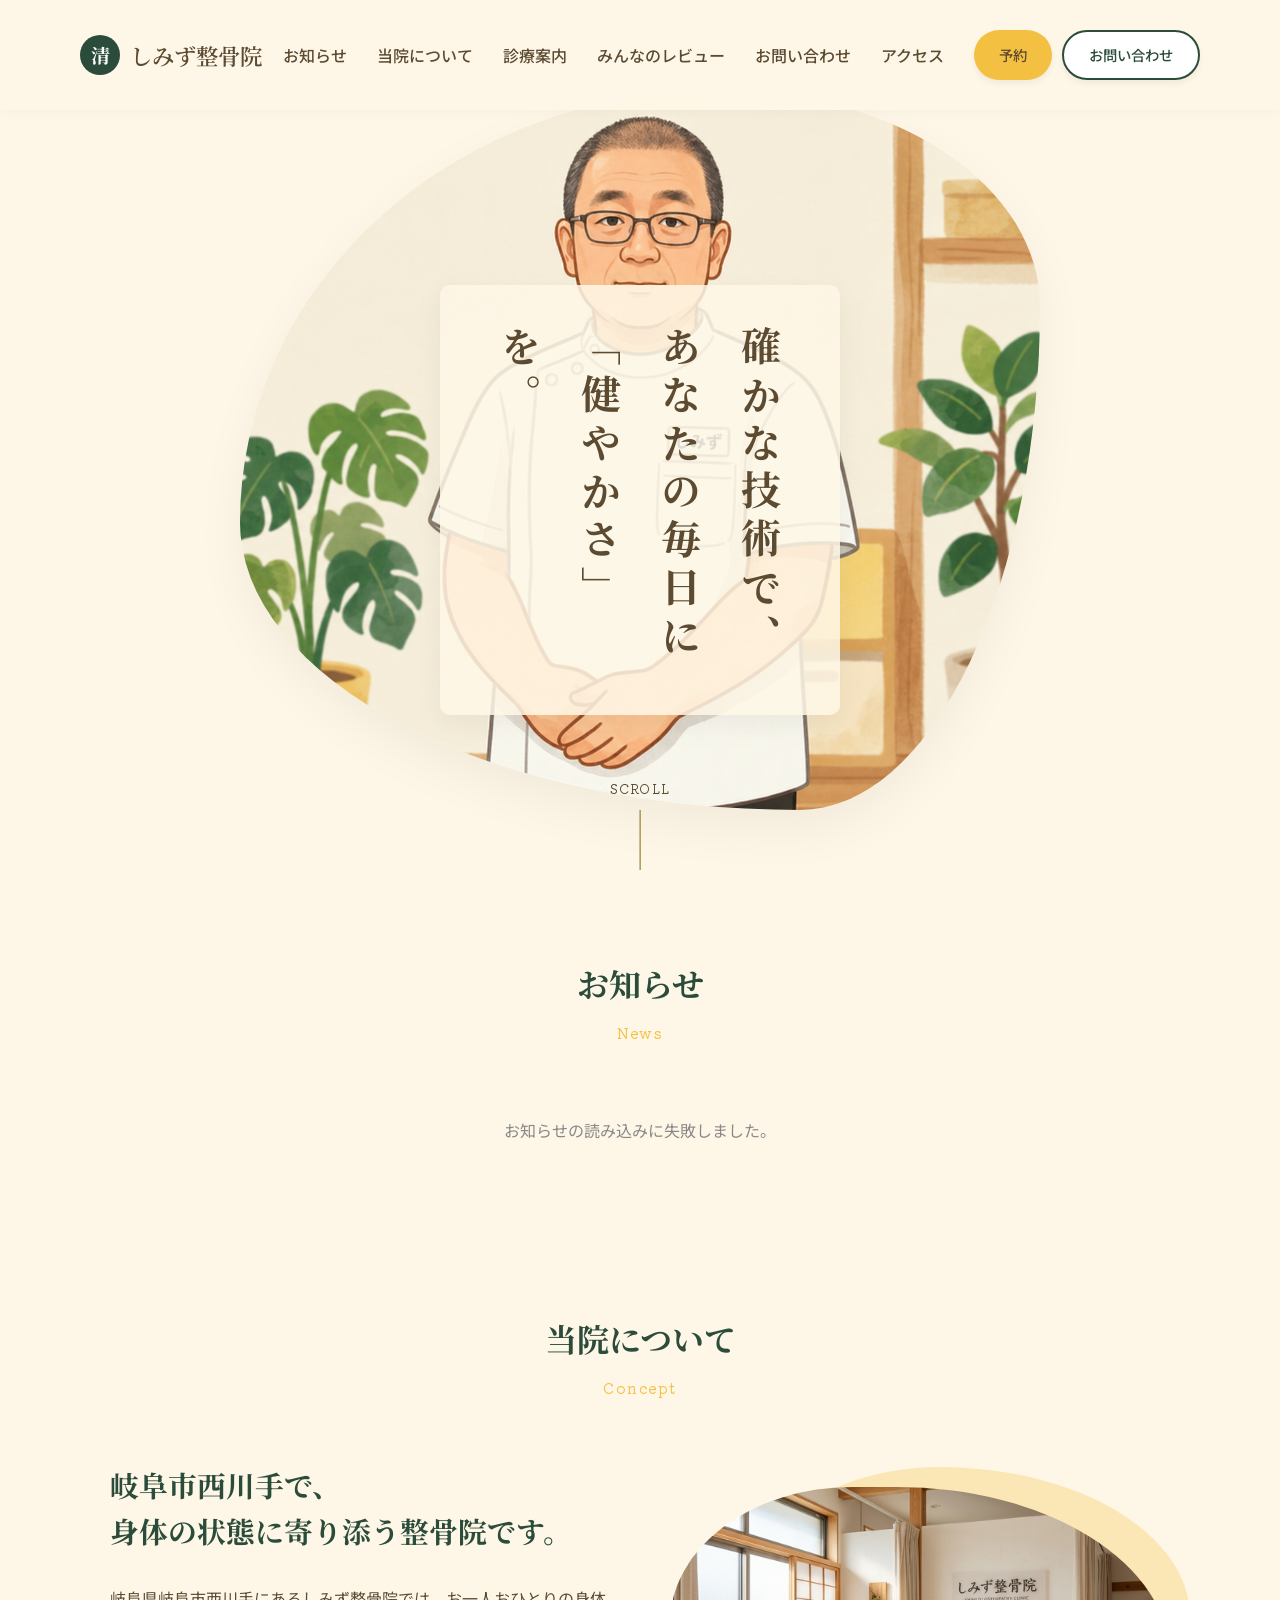
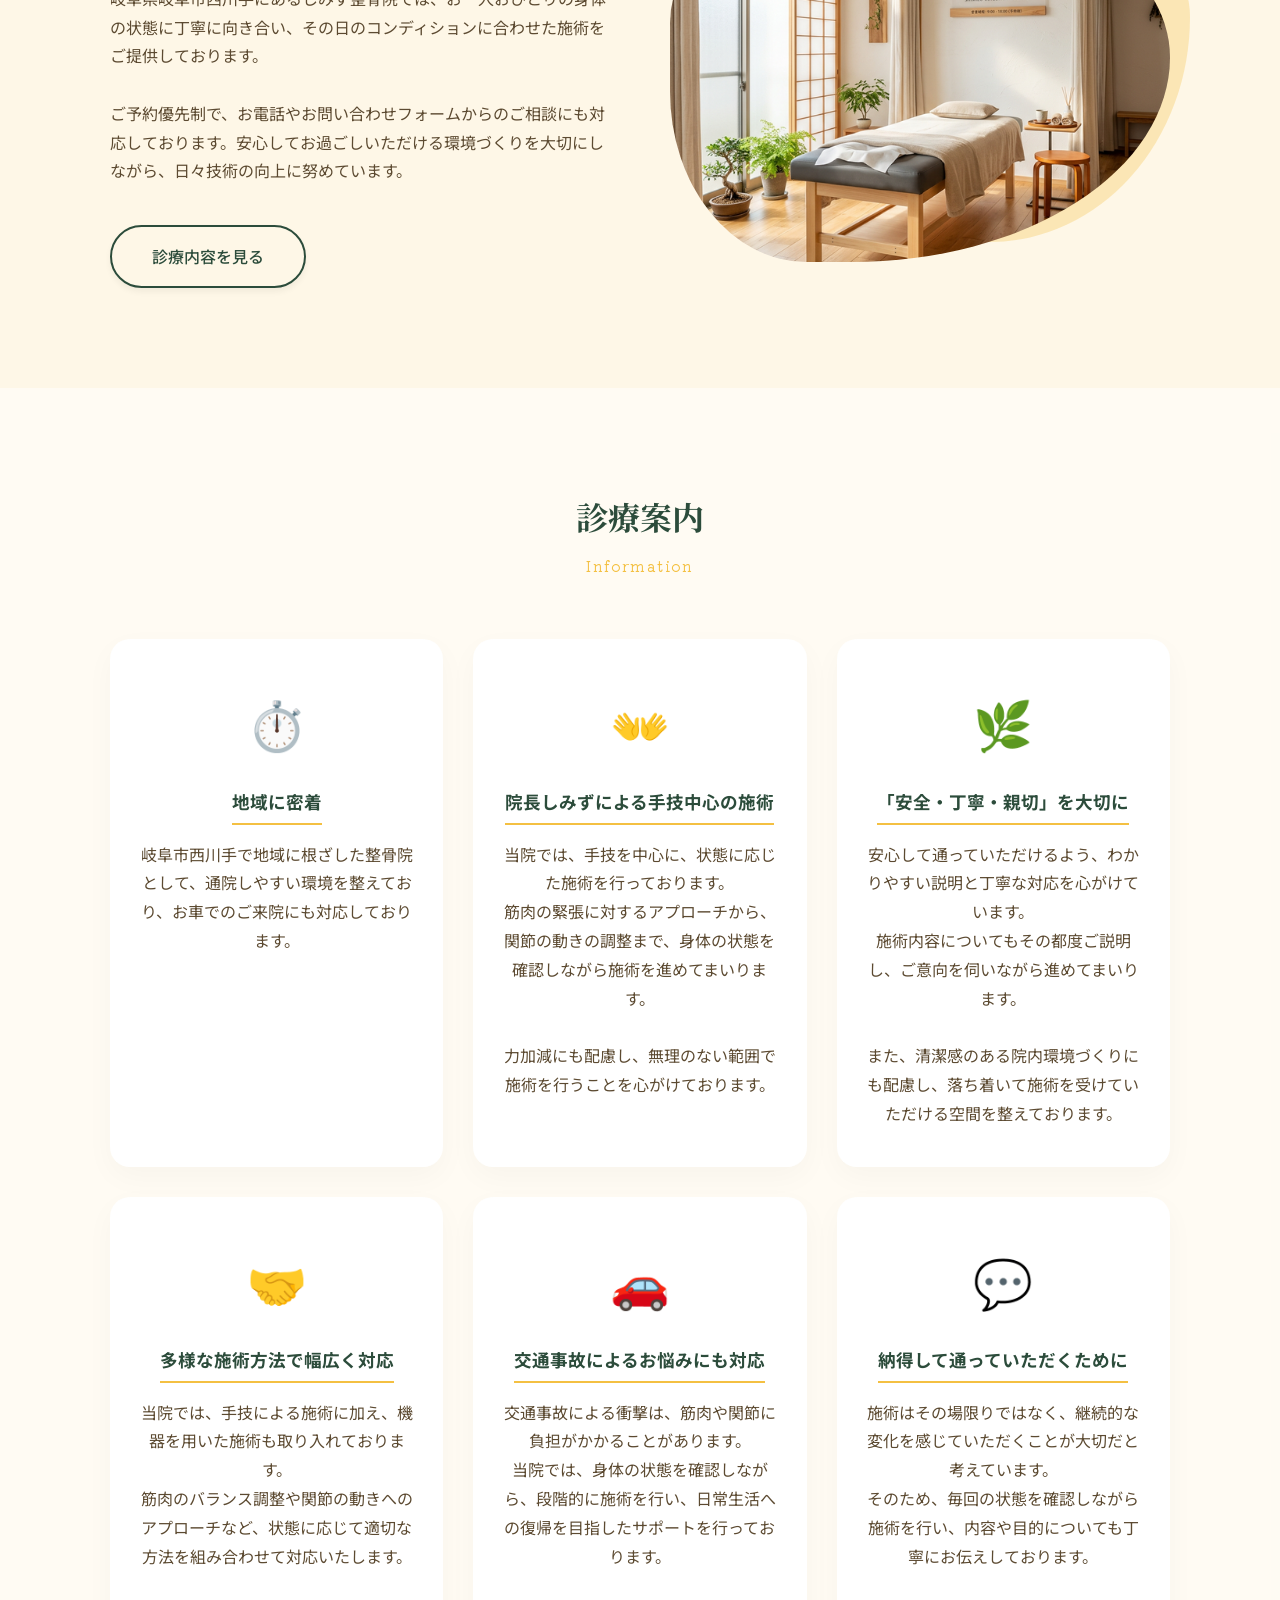
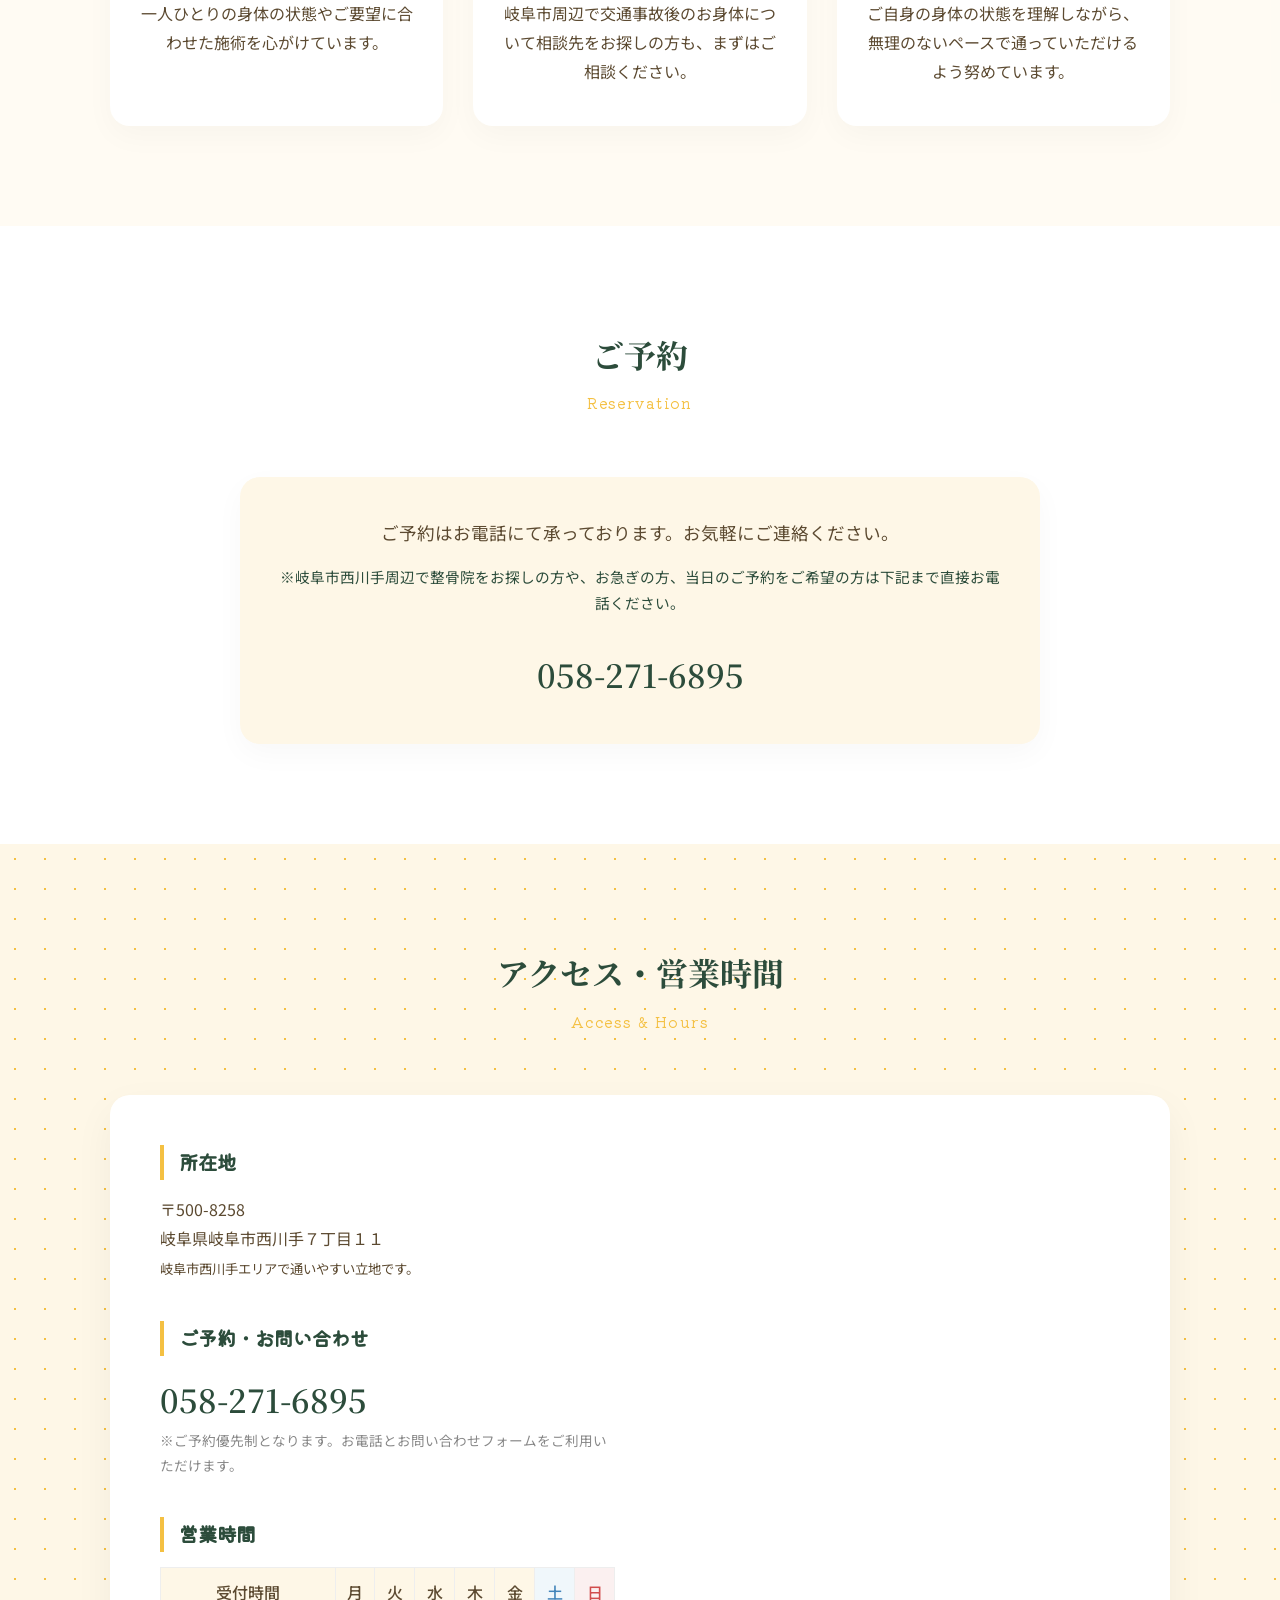
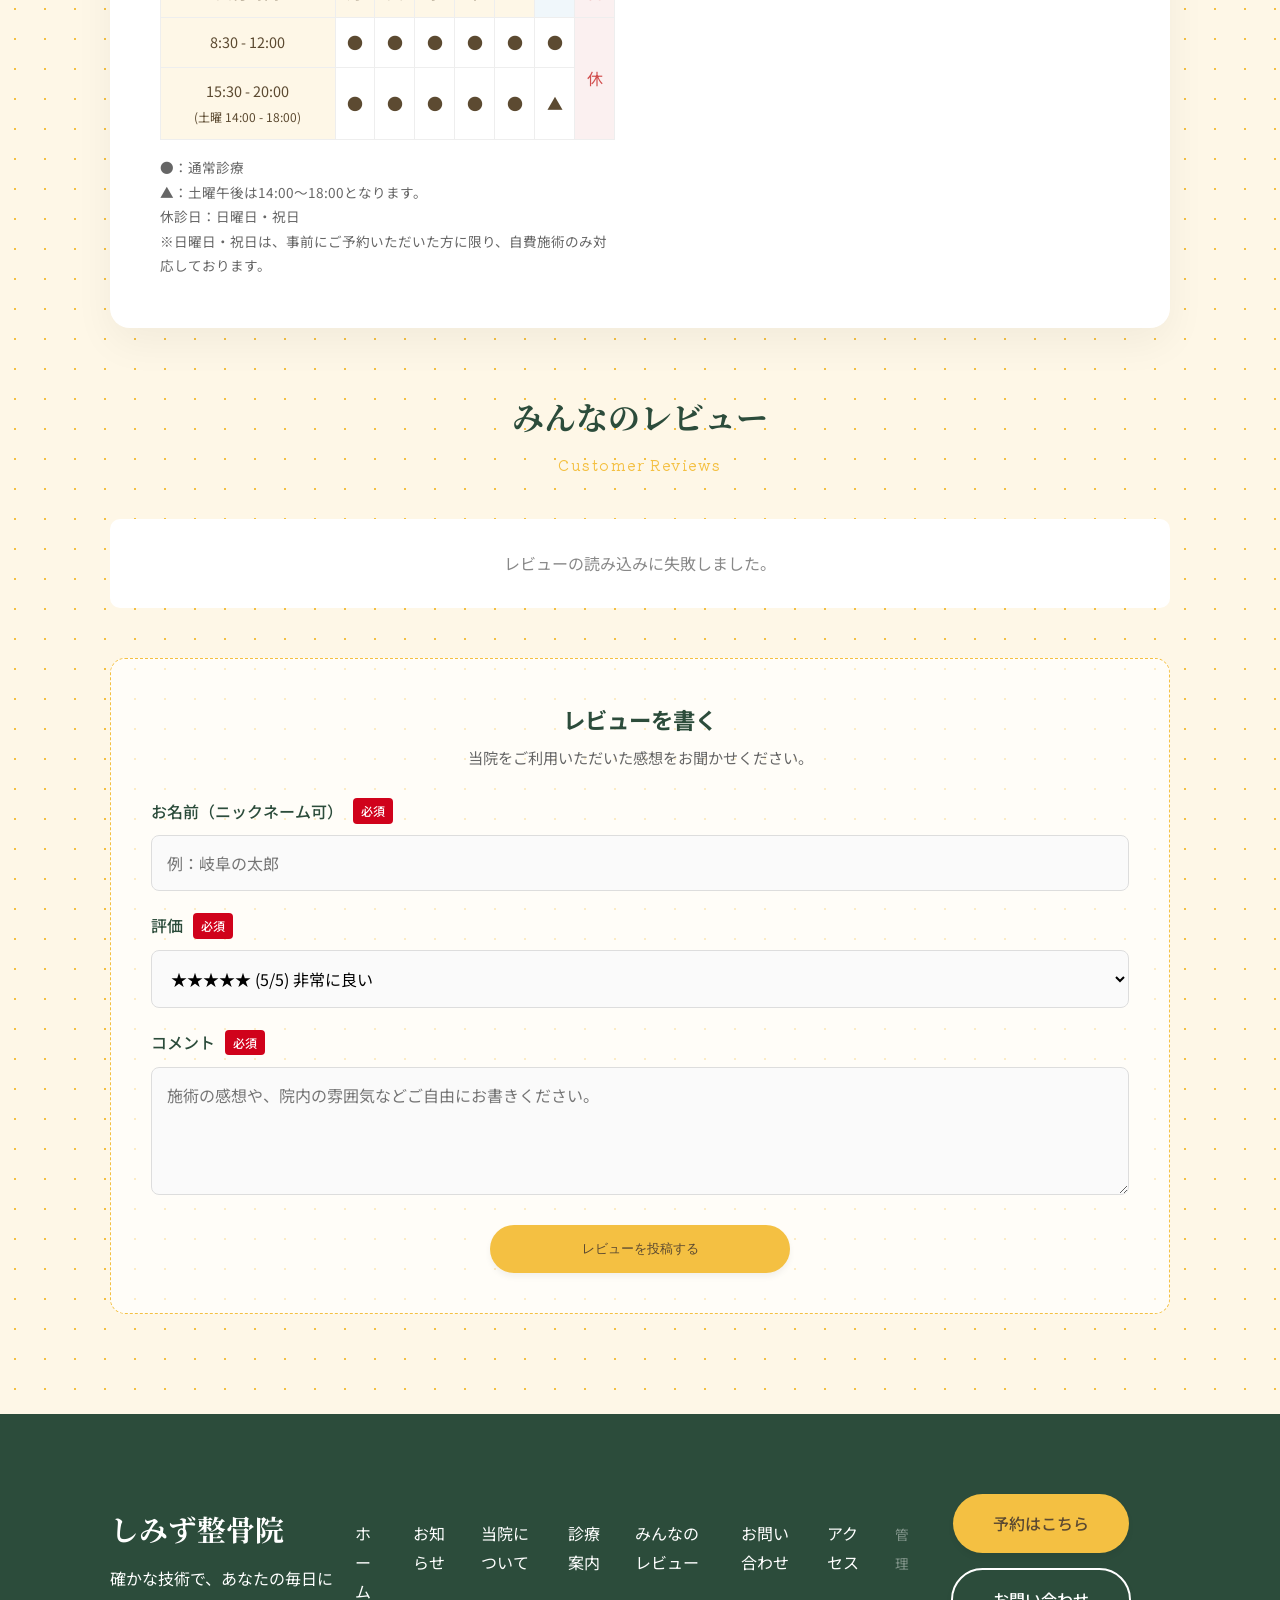
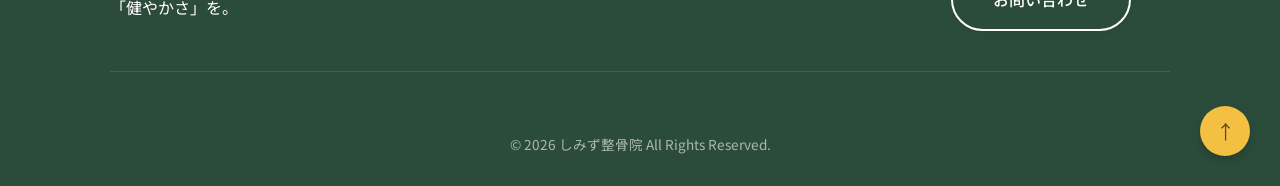
==== commit e874df53: "SEO対策4-26-24" ====
--- a/index.html
+++ b/index.html
@@ -5,13 +5,75 @@
     <meta charset="UTF-8">
     <meta name="viewport" content="width=device-width, initial-scale=1.0">
     <title>しみず整骨院 | 確かな技術と温かい空間で身体を整える</title>
-    <meta name="description" content="岐阜市西川手にある接骨院。15分の丁寧な施術であなたの身体をサポートします。">
+    <meta name="description" content="岐阜市西川手のしみず整骨院。腰痛や肩こり、姿勢のお悩みに丁寧な施術で対応します。ご予約優先制。">
+    <meta name="robots" content="index,follow">
+    <link rel="canonical" href="https://shimizu-seikotsuin.vercel.app/index.html">
+    <meta property="og:type" content="website">
+    <meta property="og:site_name" content="しみず整骨院">
+    <meta property="og:title" content="しみず整骨院 | 確かな技術と温かい空間で身体を整える">
+    <meta property="og:description" content="岐阜市西川手のしみず整骨院。腰痛や肩こり、姿勢のお悩みに丁寧な施術で対応します。ご予約優先制。">
+    <meta property="og:url" content="https://shimizu-seikotsuin.vercel.app/index.html">
+    <meta property="og:image" content="https://shimizu-seikotsuin.vercel.app/images/hero.png">
+    <meta name="twitter:card" content="summary_large_image">
+    <meta name="twitter:title" content="しみず整骨院 | 確かな技術と温かい空間で身体を整える">
+    <meta name="twitter:description" content="岐阜市西川手のしみず整骨院。腰痛や肩こり、姿勢のお悩みに丁寧な施術で対応します。ご予約優先制。">
+    <meta name="twitter:image" content="https://shimizu-seikotsuin.vercel.app/images/hero.png">
     <link rel="preconnect" href="https://fonts.googleapis.com">
     <link rel="preconnect" href="https://fonts.gstatic.com" crossorigin>
     <link
         href="https://fonts.googleapis.com/css2?family=Kiwi+Maru:wght@300;400;500&family=Noto+Sans+JP:wght@300;400;500;700&family=Noto+Serif+JP:wght@400;500;600&display=swap"
         rel="stylesheet">
     <link rel="stylesheet" href="css/style.css">
+    <script type="application/ld+json">
+        {
+            "@context": "https://schema.org",
+            "@type": "MedicalBusiness",
+            "name": "しみず整骨院",
+            "url": "https://shimizu-seikotsuin.vercel.app/index.html",
+            "image": "https://shimizu-seikotsuin.vercel.app/images/hero.png",
+            "telephone": "+81-58-271-6895",
+            "address": {
+                "@type": "PostalAddress",
+                "postalCode": "500-8258",
+                "addressRegion": "岐阜県",
+                "addressLocality": "岐阜市",
+                "streetAddress": "西川手7丁目11"
+            },
+            "openingHoursSpecification": [
+                {
+                    "@type": "OpeningHoursSpecification",
+                    "dayOfWeek": [
+                        "Monday",
+                        "Tuesday",
+                        "Wednesday",
+                        "Thursday",
+                        "Friday",
+                        "Saturday"
+                    ],
+                    "opens": "08:30",
+                    "closes": "12:00"
+                },
+                {
+                    "@type": "OpeningHoursSpecification",
+                    "dayOfWeek": [
+                        "Monday",
+                        "Tuesday",
+                        "Wednesday",
+                        "Thursday",
+                        "Friday"
+                    ],
+                    "opens": "15:30",
+                    "closes": "20:00"
+                },
+                {
+                    "@type": "OpeningHoursSpecification",
+                    "dayOfWeek": "Saturday",
+                    "opens": "14:00",
+                    "closes": "18:00"
+                }
+            ]
+        }
+    </script>
     <script src="js/script.js" defer></script>
 </head>
 
@@ -94,10 +156,10 @@
 
                 <div class="concept__inner">
                     <div class="concept__text-box">
-                        <h3 class="concept__lead">身体の状態に寄り添い、<br>根本的な改善を目指します。</h3>
+                        <h3 class="concept__lead">岐阜市西川手で、<br>身体の状態に寄り添う整骨院です。</h3>
                         <p class="concept__text">
-                            当院では、お一人おひとりの身体の状態に丁寧に向き合い、その日のコンディションに合わせた施術をご提供しております。<br><br>
-                            少しでも身体の負担が軽くなったと感じていただけるよう、日々技術の向上に努めるとともに、安心してお過ごしいただける環境づくりを大切にしています。
+                            岐阜県岐阜市西川手にあるしみず整骨院では、お一人おひとりの身体の状態に丁寧に向き合い、その日のコンディションに合わせた施術をご提供しております。<br><br>
+                            ご予約優先制で、お電話やお問い合わせフォームからのご相談にも対応しております。安心してお過ごしいただける環境づくりを大切にしながら、日々技術の向上に努めています。
                         </p>
                         <div class="concept__btn-wrapper">
                             <a href="#info" class="btn btn--outline">診療内容を見る</a>
@@ -125,7 +187,7 @@
                     <div class="feature-card">
                         <div class="feature-card__icon">⏱️</div>
                         <h3 class="feature-card__title">地域に密着</h3>
-                        <p class="feature-card__text">地域に根ざした整骨院として、通院しやすい環境を整えており、お車でのご来院にも対応しております。</p>
+                        <p class="feature-card__text">岐阜市西川手で地域に根ざした整骨院として、通院しやすい環境を整えており、お車でのご来院にも対応しております。</p>
                     </div>
                     <div class="feature-card">
                         <div class="feature-card__icon">👐</div>
@@ -145,7 +207,7 @@
                     <div class="feature-card">
                         <div class="feature-card__icon">🚗</div>
                         <h3 class="feature-card__title">交通事故によるお悩みにも対応</h3>
-                        <p class="feature-card__text">交通事故による衝撃は、筋肉や関節に負担がかかることがあります。<br>当院では、身体の状態を確認しながら、段階的に施術を行い、日常生活への復帰を目指したサポートを行っております。<br><br>強い違和感や不調を感じている方も、まずはご相談ください。</p>
+                        <p class="feature-card__text">交通事故による衝撃は、筋肉や関節に負担がかかることがあります。<br>当院では、身体の状態を確認しながら、段階的に施術を行い、日常生活への復帰を目指したサポートを行っております。<br><br>岐阜市周辺で交通事故後のお身体について相談先をお探しの方も、まずはご相談ください。</p>
                     </div>
                     <div class="feature-card">
                         <div class="feature-card__icon">💬</div>
@@ -167,7 +229,7 @@
                 <div class="reserve__inner">
                     <p class="reserve__text">
                         ご予約はお電話にて承っております。お気軽にご連絡ください。<br>
-                        <small>※お急ぎの方、または当日のご予約は下記まで直接お電話ください。</small>
+                        <small>※岐阜市西川手周辺で整骨院をお探しの方や、お急ぎの方、当日のご予約をご希望の方は下記まで直接お電話ください。</small>
                     </p>
 
                     <div class="reserve__action">
@@ -189,13 +251,13 @@
                     <div class="access__info">
                         <div class="info-block">
                             <h3 class="info-block__title">所在地</h3>
-                            <p>〒500-8258<br>岐阜県岐阜市西川手７丁目１１</p>
+                            <p>〒500-8258<br>岐阜県岐阜市西川手７丁目１１<br><small>岐阜市西川手エリアで通いやすい立地です。</small></p>
                         </div>
 
                         <div class="info-block">
                             <h3 class="info-block__title">ご予約・お問い合わせ</h3>
                             <p class="phone-number"><a href="tel:0582716895">058-271-6895</a></p>
-                            <p class="note">※ご予約優先制となります。</p>
+                            <p class="note">※ご予約優先制となります。お電話とお問い合わせフォームをご利用いただけます。</p>
                         </div>
 
                         <div class="info-block">
@@ -350,4 +412,4 @@
     </footer>
 </body>
 
-</html>+</html>
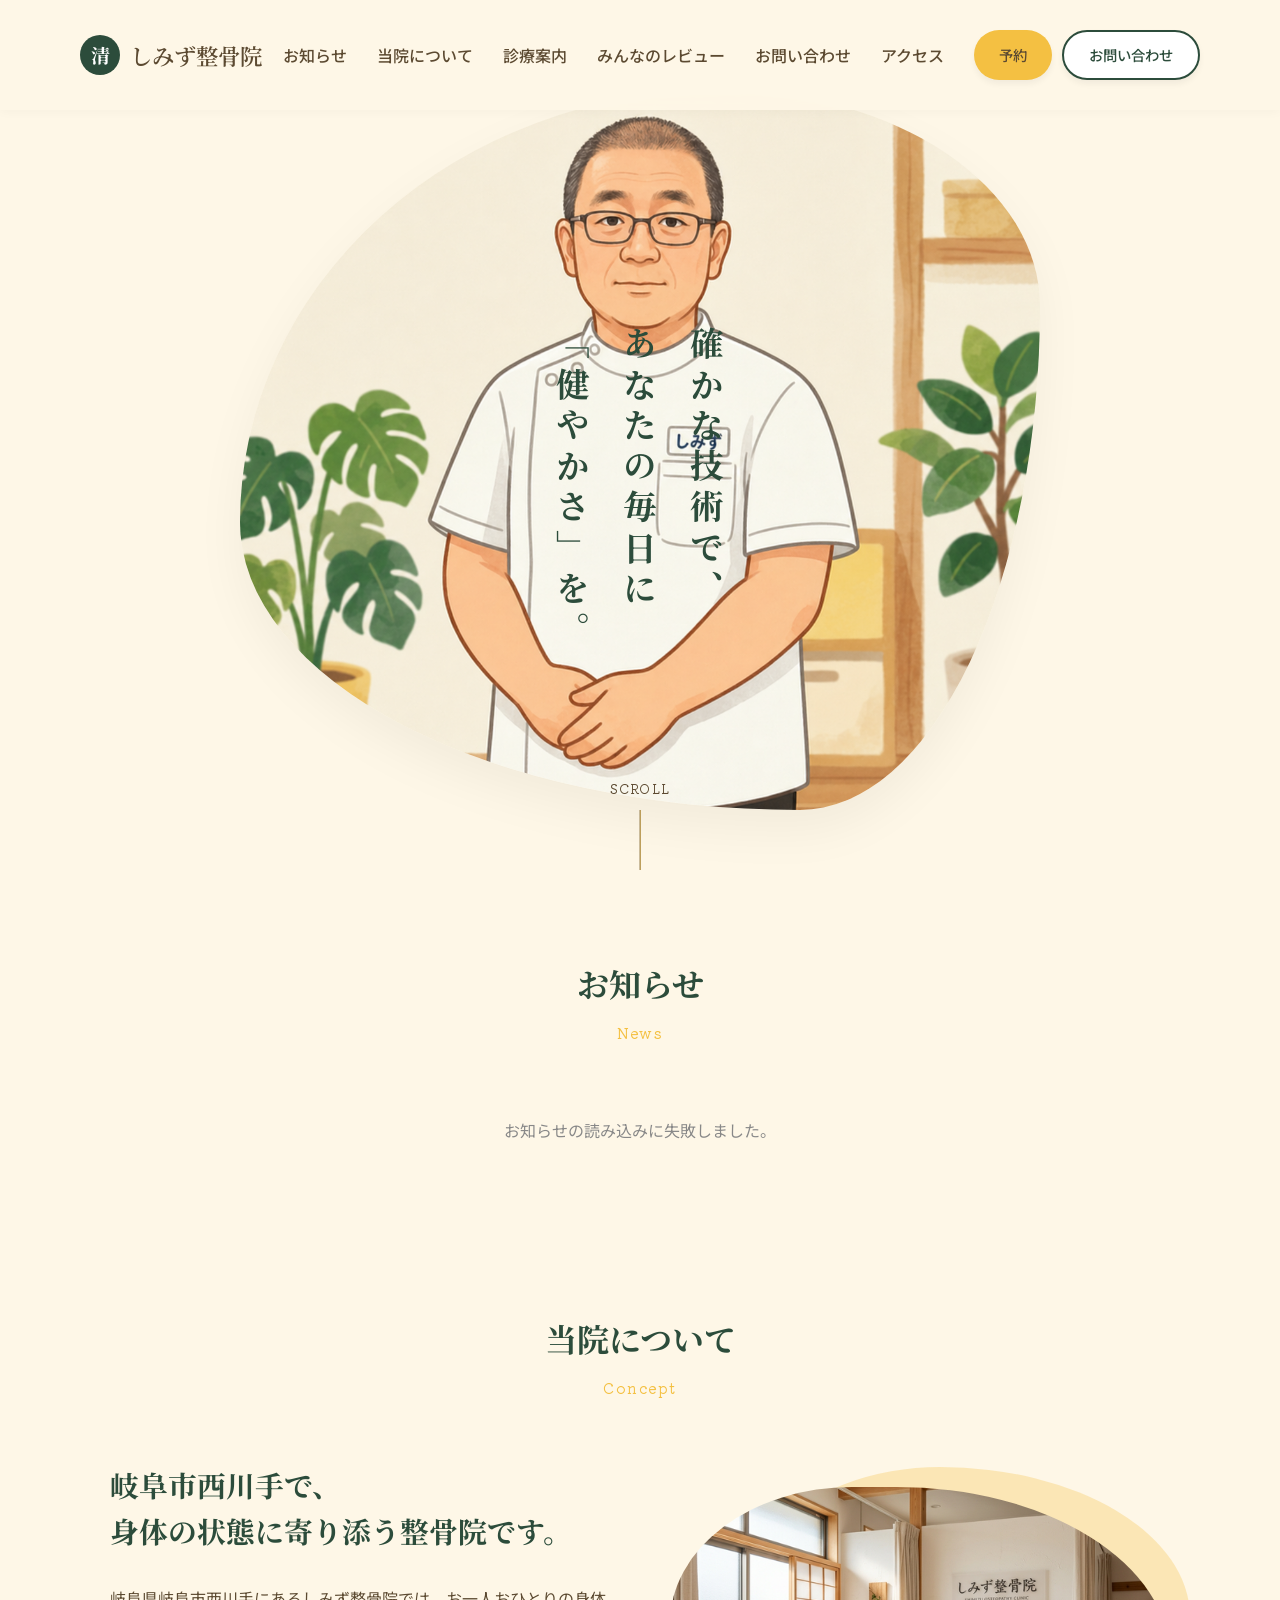
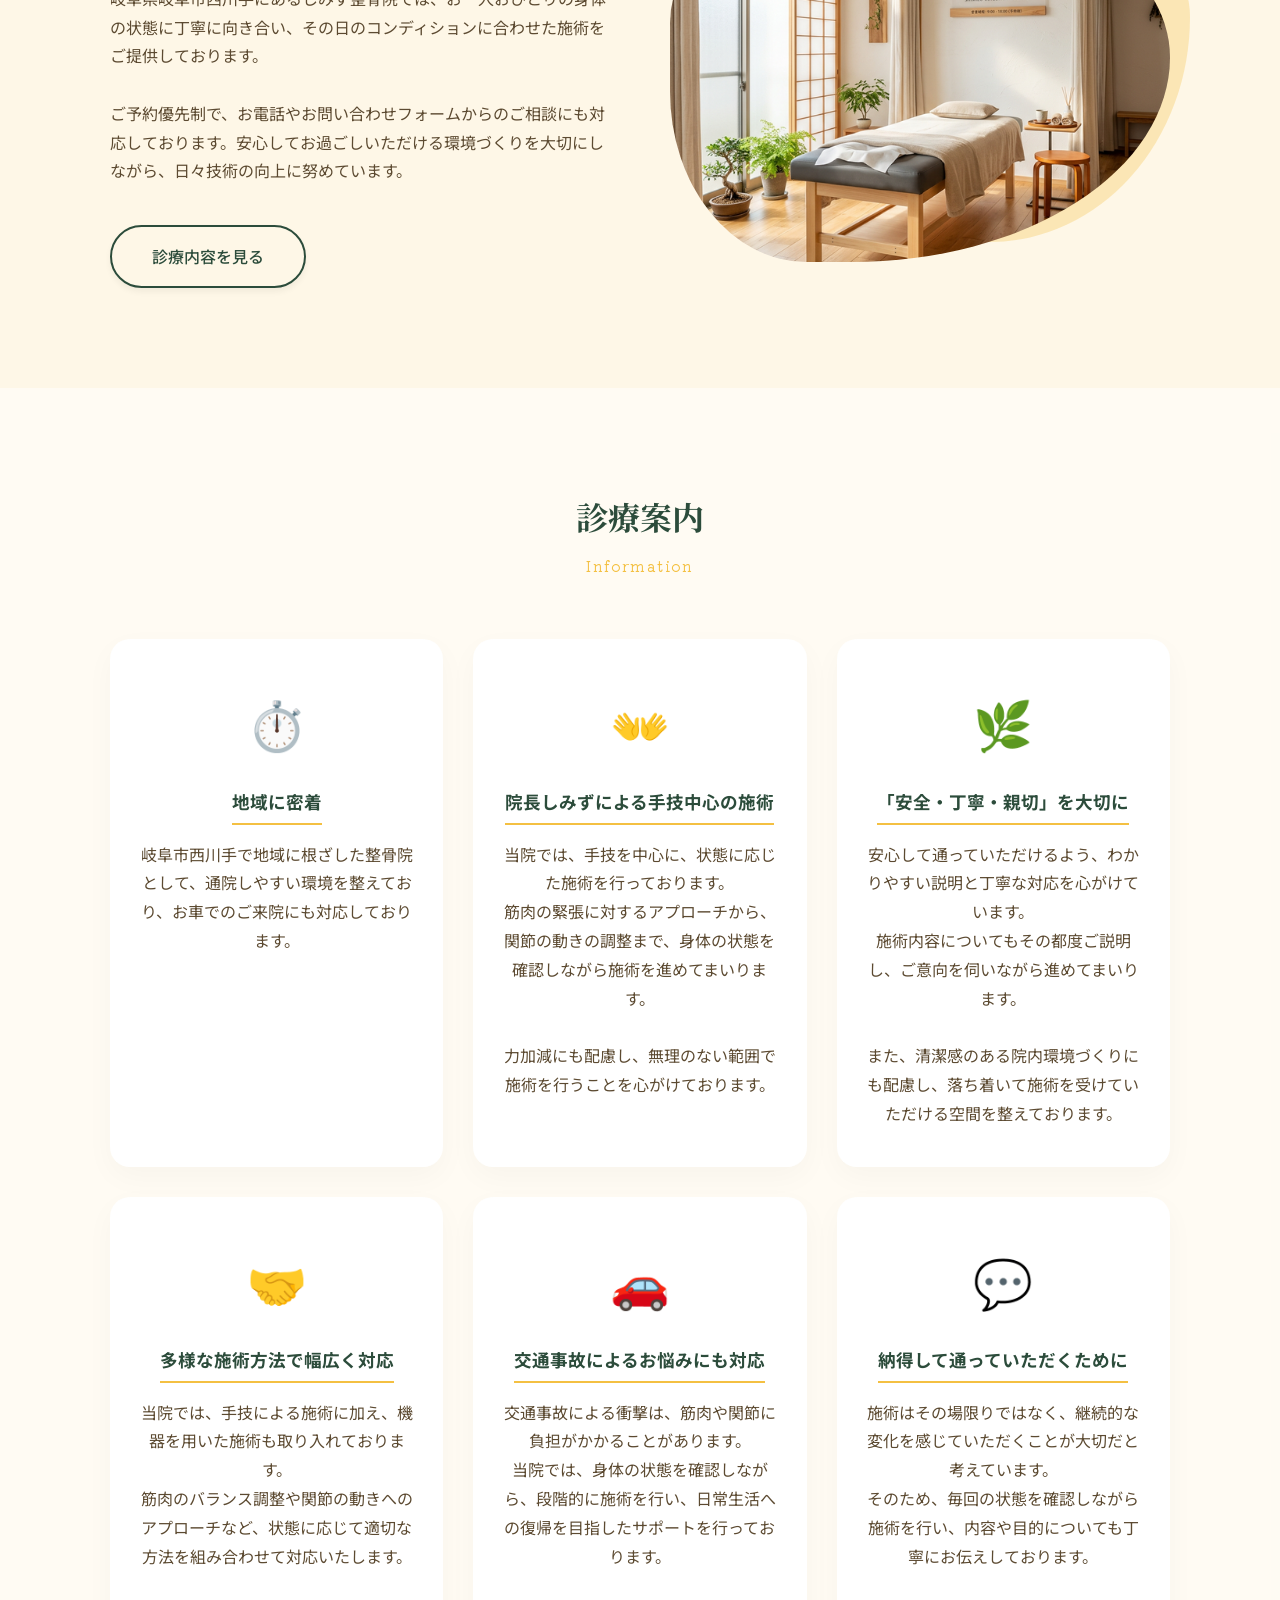
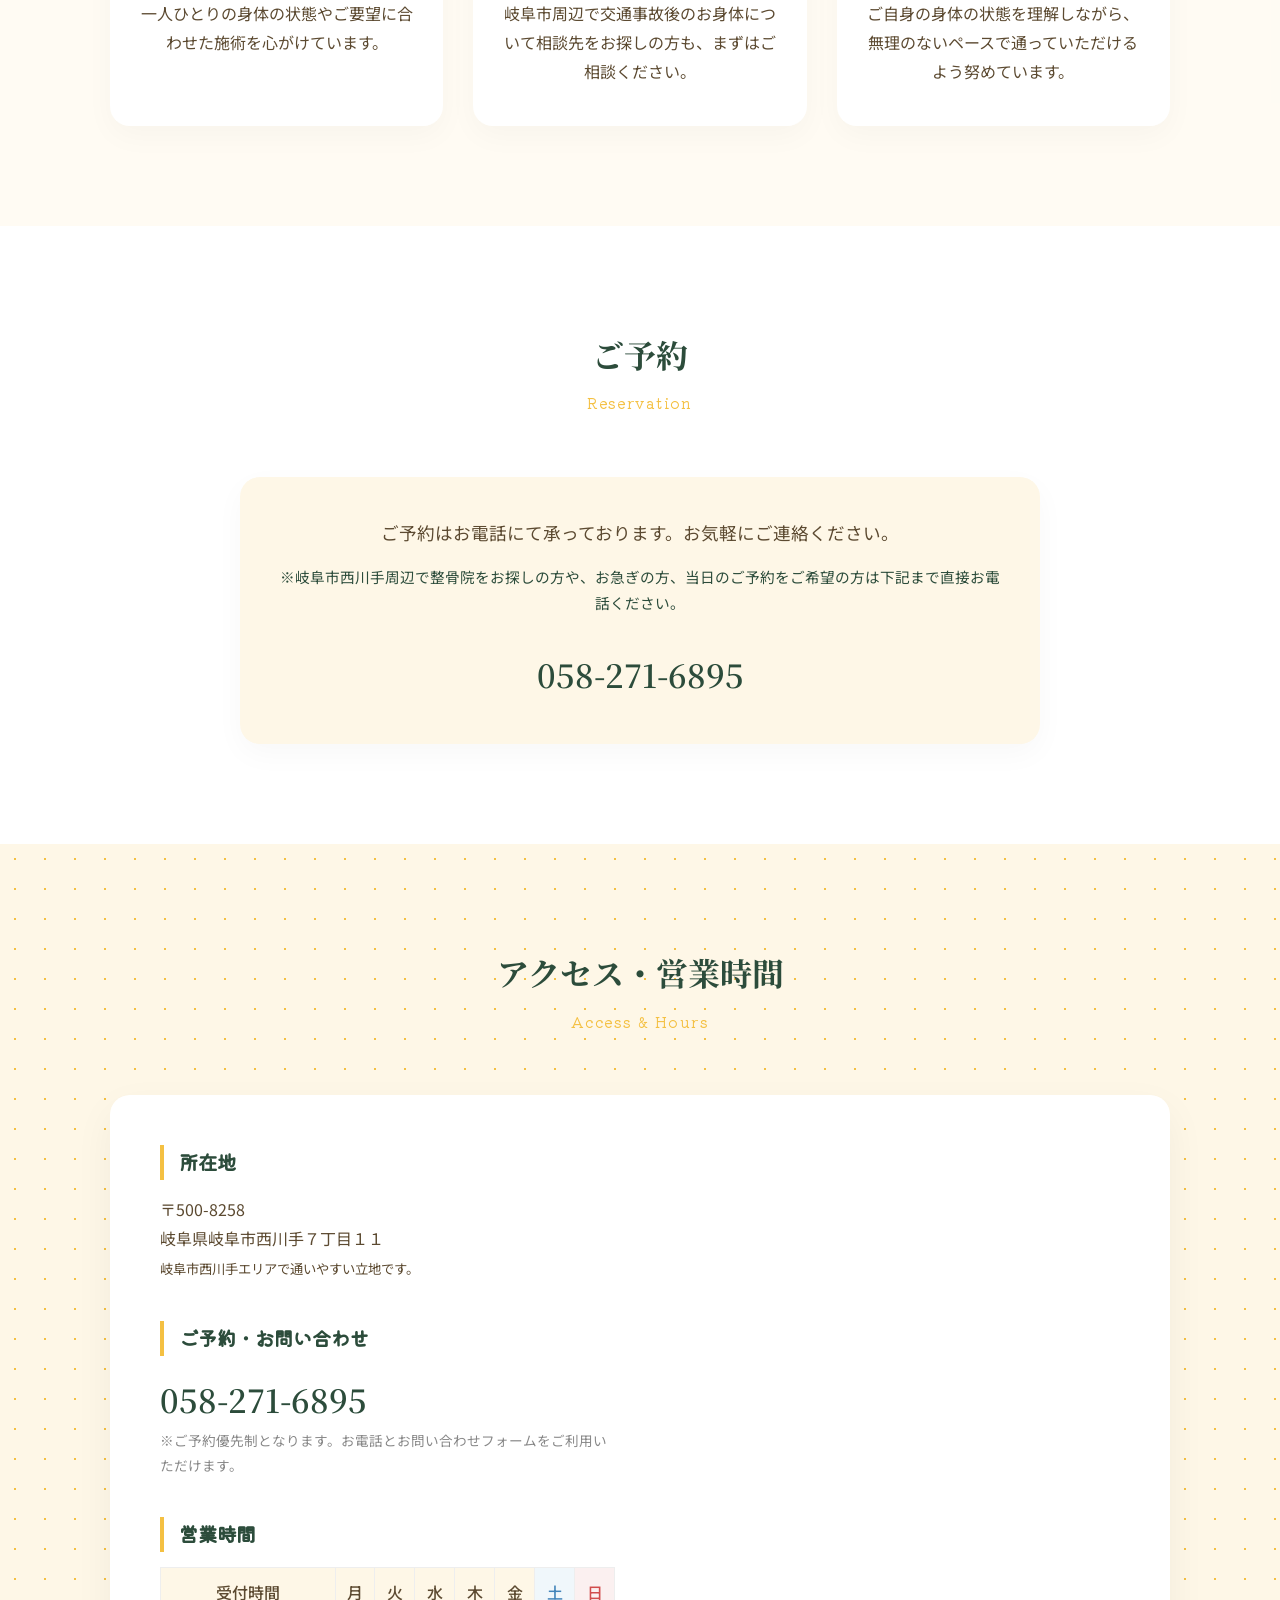
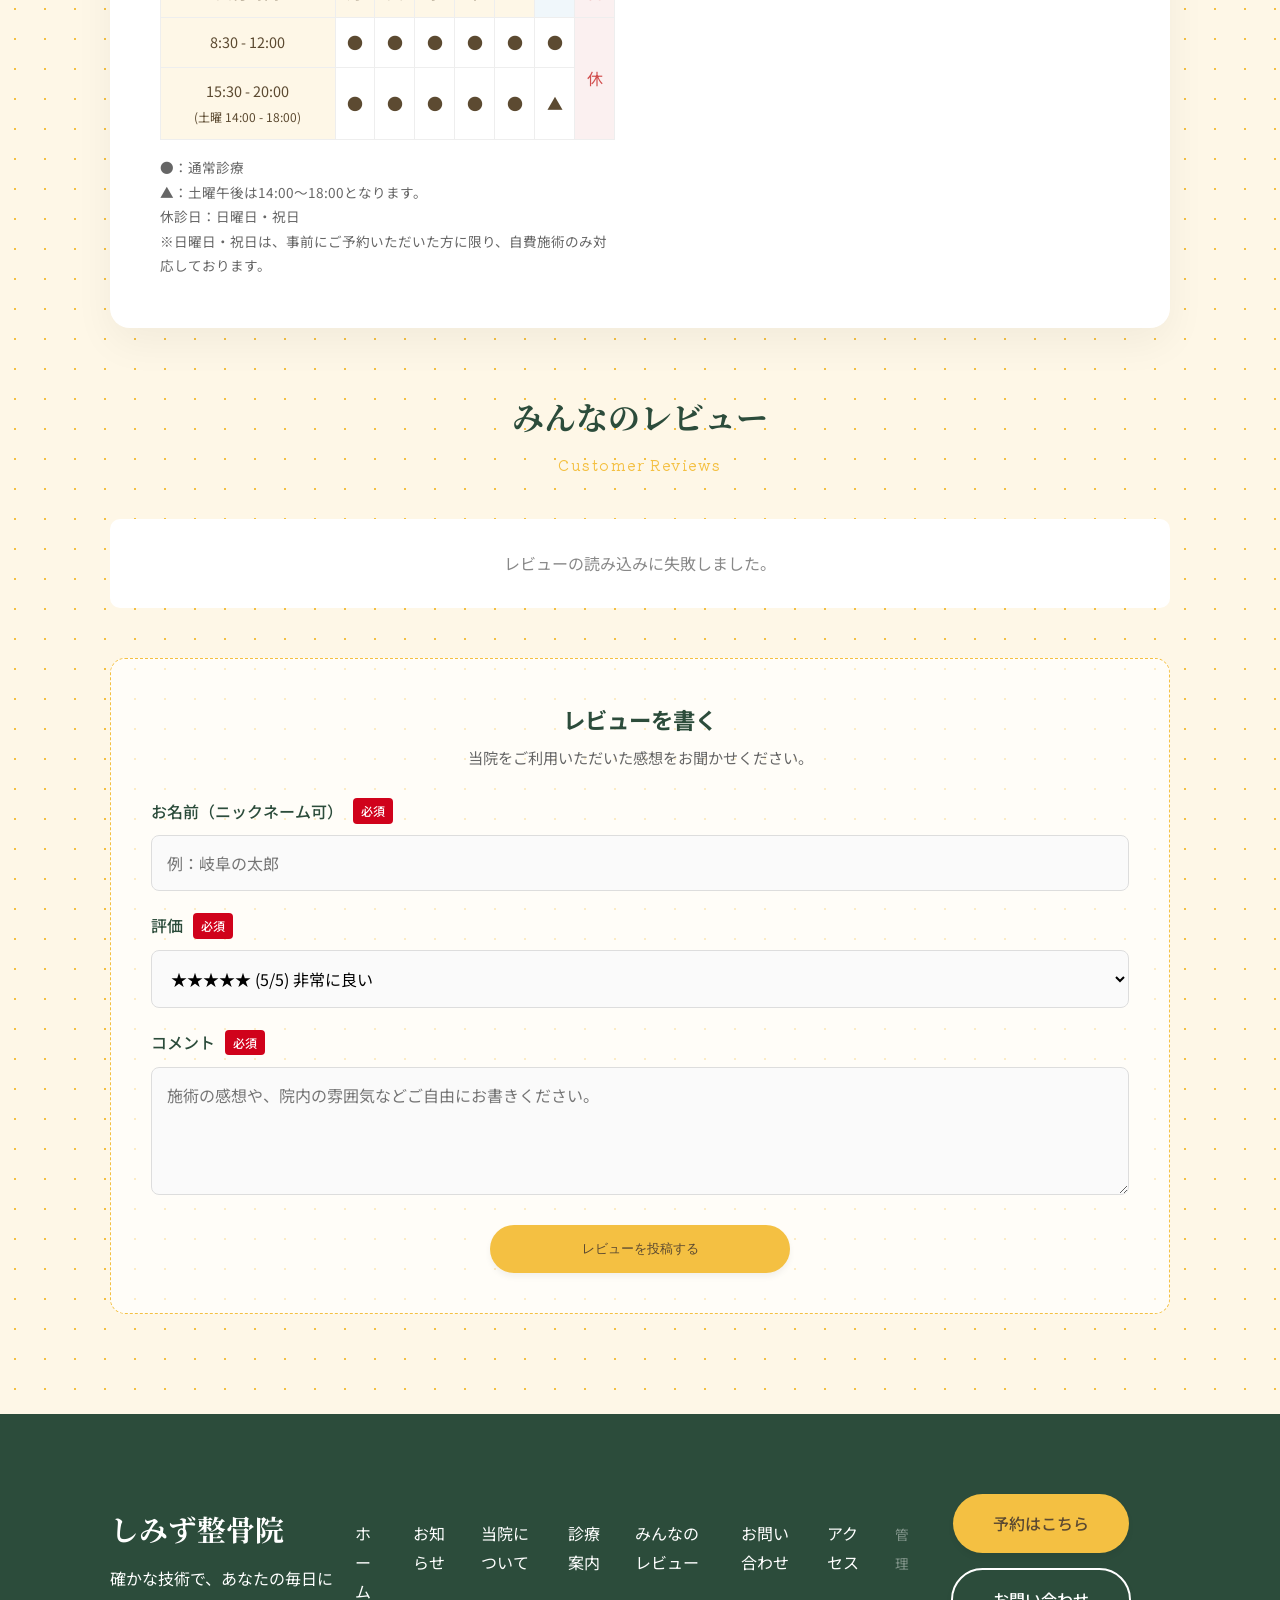
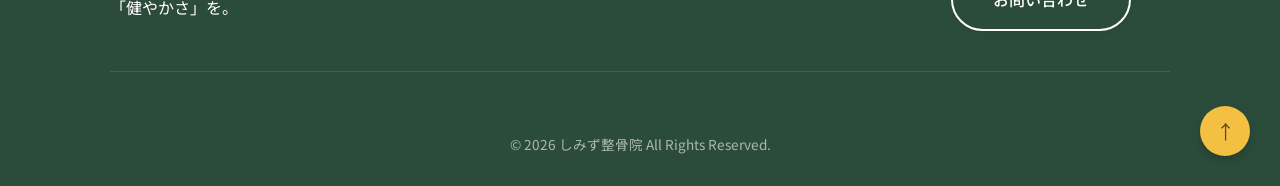
==== commit ef76ec2b: "5-17メイン画像の文字変更、スライドの速度調整" ====
--- a/index.html
+++ b/index.html
@@ -23,7 +23,7 @@
     <link
         href="https://fonts.googleapis.com/css2?family=Kiwi+Maru:wght@300;400;500&family=Noto+Sans+JP:wght@300;400;500;700&family=Noto+Serif+JP:wght@400;500;600&display=swap"
         rel="stylesheet">
-    <link rel="stylesheet" href="css/style.css">
+    <link rel="stylesheet" href="css/style.css?v=1.5">
     <script type="application/ld+json">
         {
             "@context": "https://schema.org",
--- a/css/style.css
+++ b/css/style.css
@@ -289,18 +289,19 @@
 .hero__content {
     position: relative;
     z-index: 1;
-    background: rgba(254, 247, 231, 0.85);
+    background: transparent;
     padding: 40px;
     border-radius: 10px;
-    box-shadow: 0 10px 30px rgba(0, 0, 0, 0.05);
+    box-shadow: none;
     opacity: 0;
     transform: translateY(20px);
     animation: slideUp 1s ease 1s forwards;
 }
 
 .hero__catchphrase {
-    font-size: 2.5rem;
+    font-size: 2.1rem;
     height: 350px;
+    color: var(--color-accent2);
 }
 
 .hero__catchphrase span {
@@ -655,7 +656,7 @@
 }
 
 .reviews-track.is-animated {
-    animation: reviews-slide 28s linear infinite;
+    animation: reviews-slide 112s linear infinite;
 }
 
 .reviews-track.is-animated:hover {
@@ -667,8 +668,8 @@
     padding: 25px;
     border-radius: 10px;
     box-shadow: 0 5px 15px rgba(0, 0, 0, 0.03);
-    border-left: 4px solid var(--color-accent1);
-    flex: 0 0 clamp(380px, 38vw, 470px);
+    border: 4px solid var(--color-accent1);
+    flex: 0 0 clamp(342px, 34.2vw, 423px);
     min-height: 170px;
 }
 
@@ -743,7 +744,7 @@
     }
 
     .review-item {
-        flex: 0 0 min(360px, calc(100vw - 48px));
+        flex: 0 0 min(324px, calc(100vw - 48px));
     }
 }
 
@@ -1252,7 +1253,7 @@
     }
 
     .hero__catchphrase {
-        font-size: 1.8rem;
+        font-size: 1.4rem;
         height: 250px;
     }
 
@@ -1282,4 +1283,4 @@
     .hours-table {
         font-size: 0.8rem;
     }
-}
+}
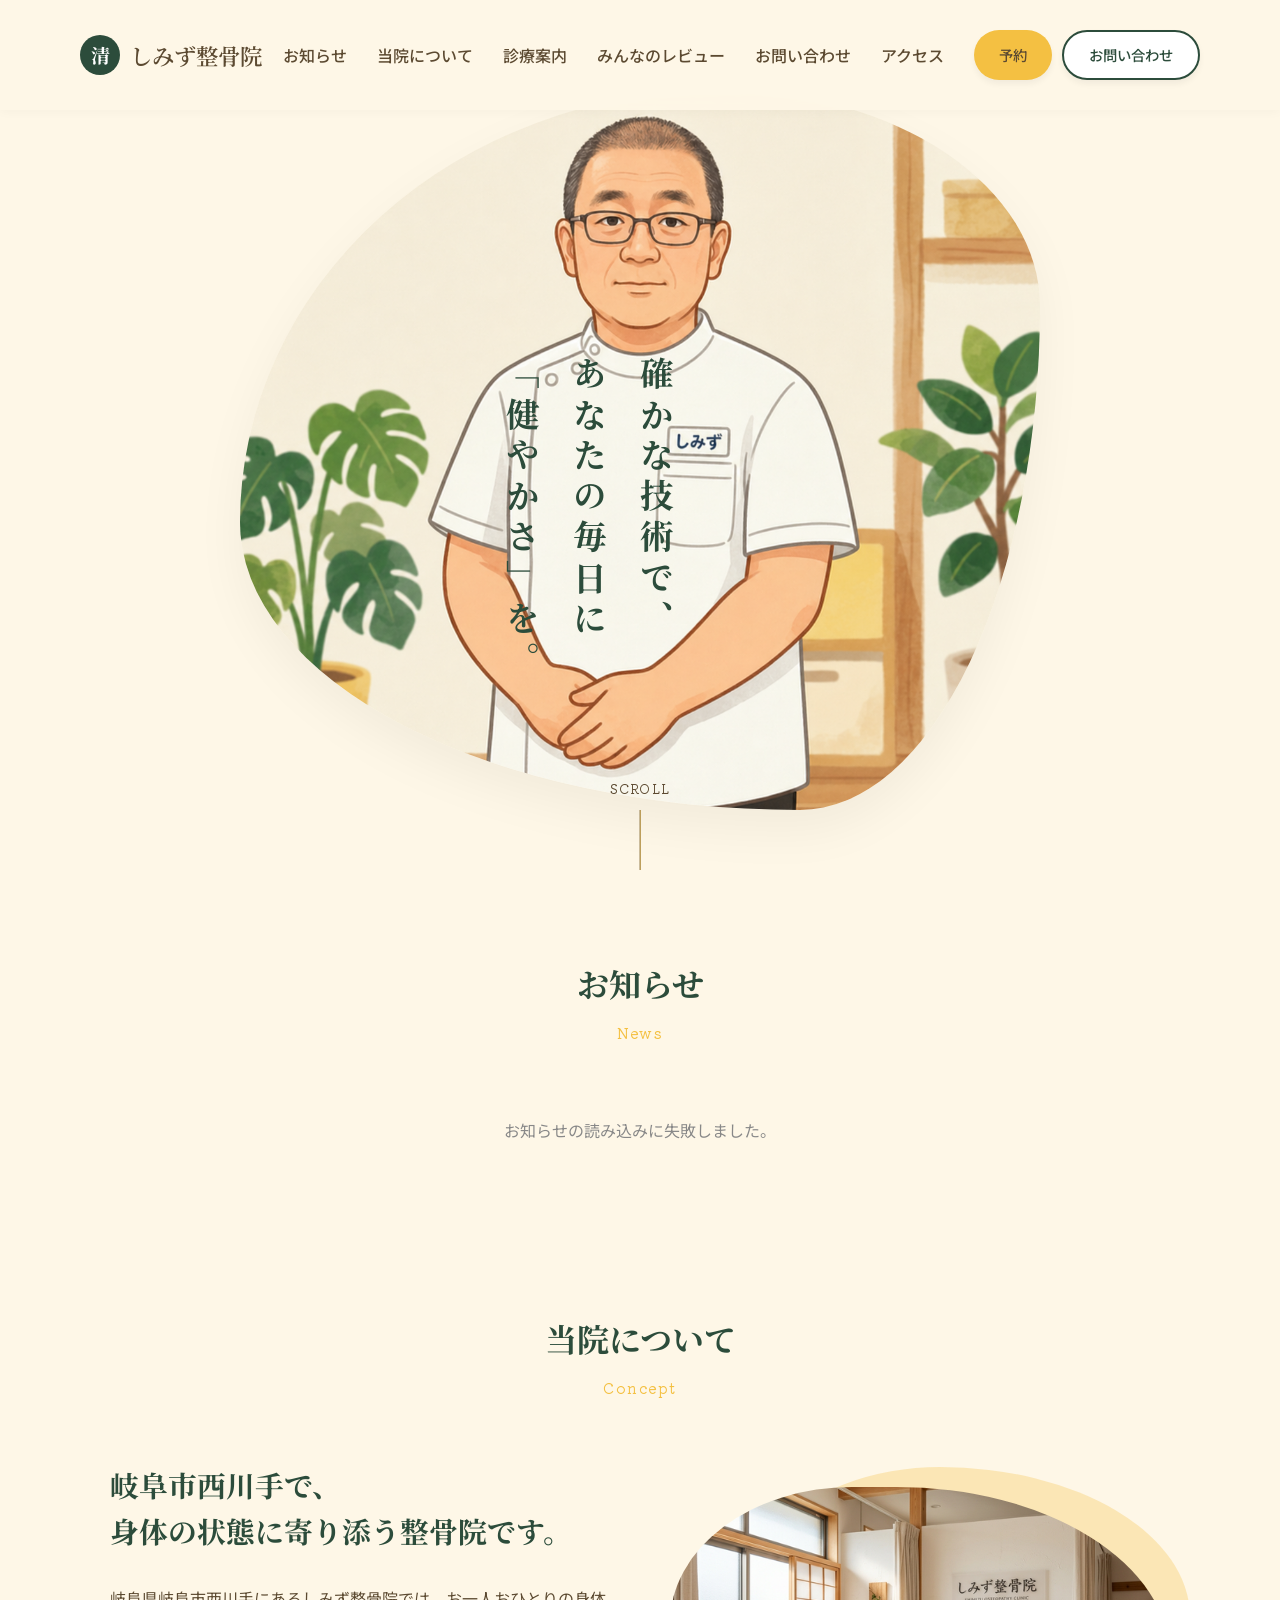
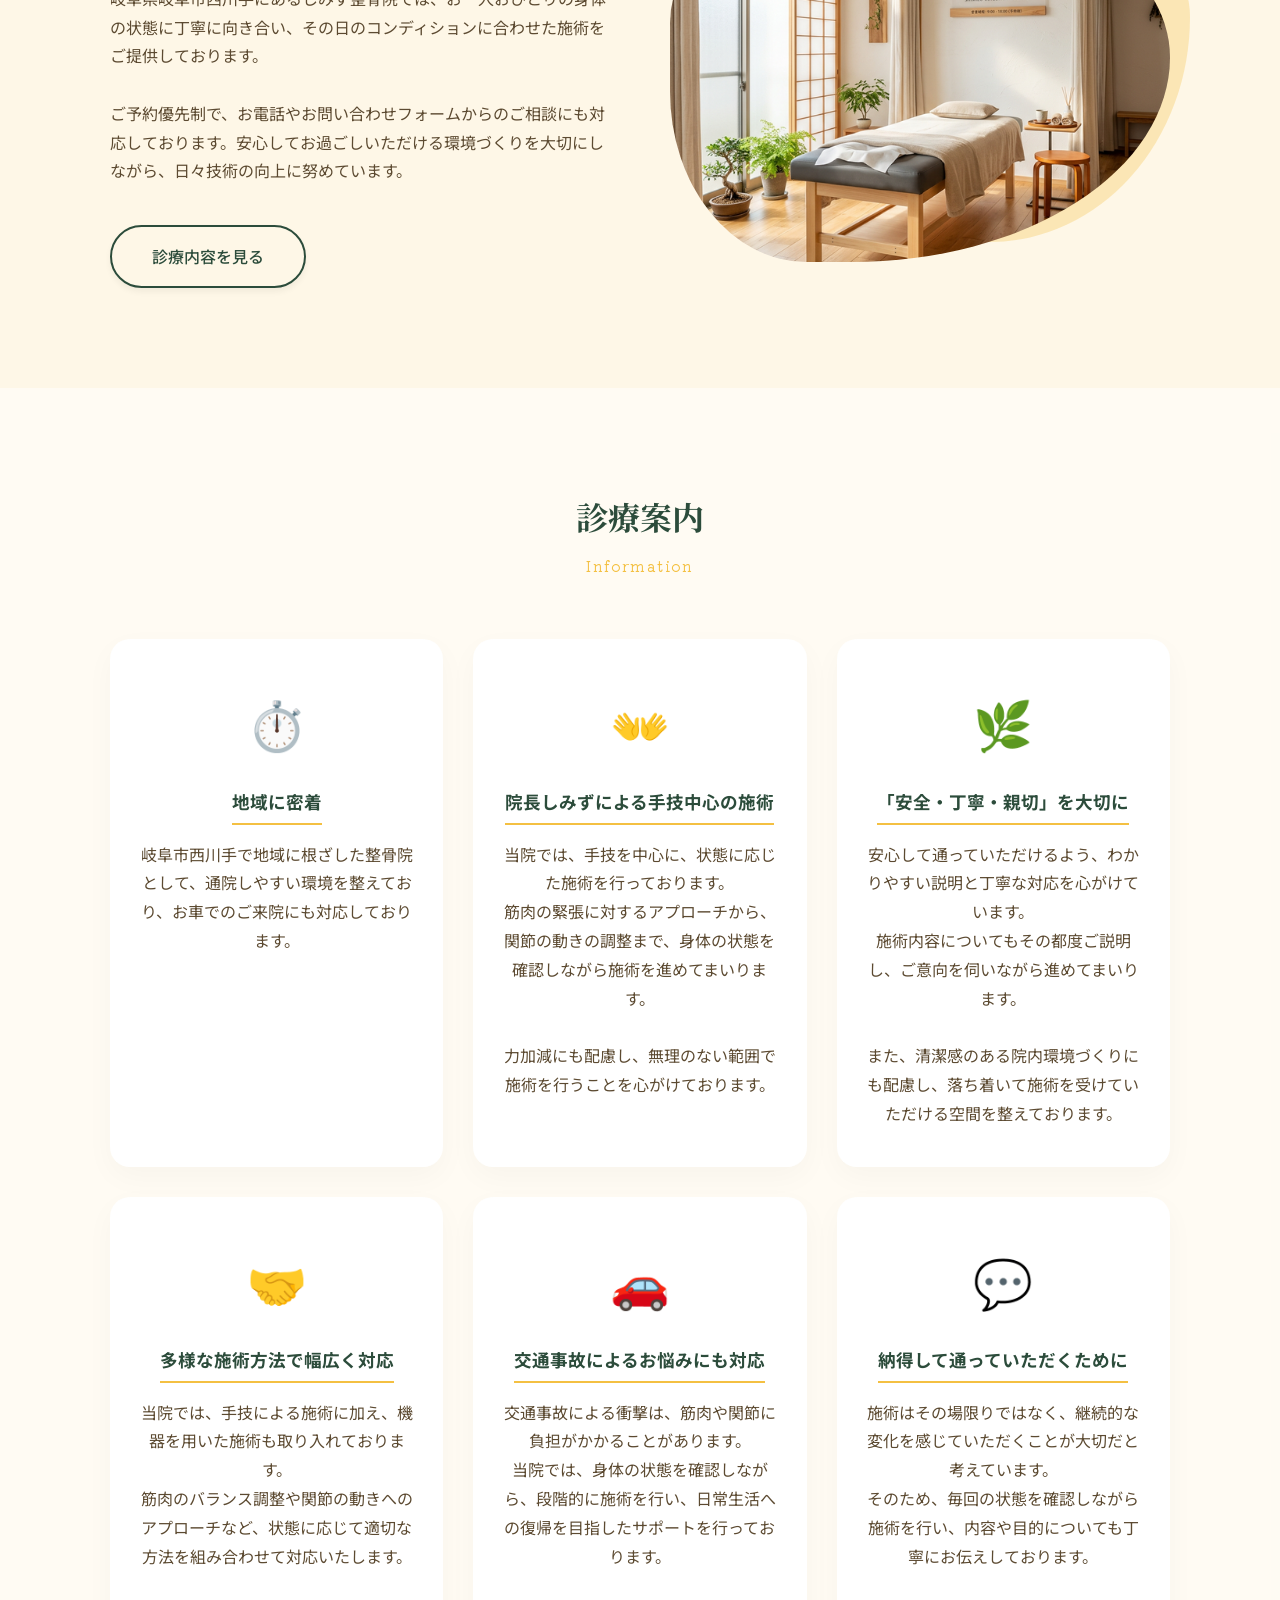
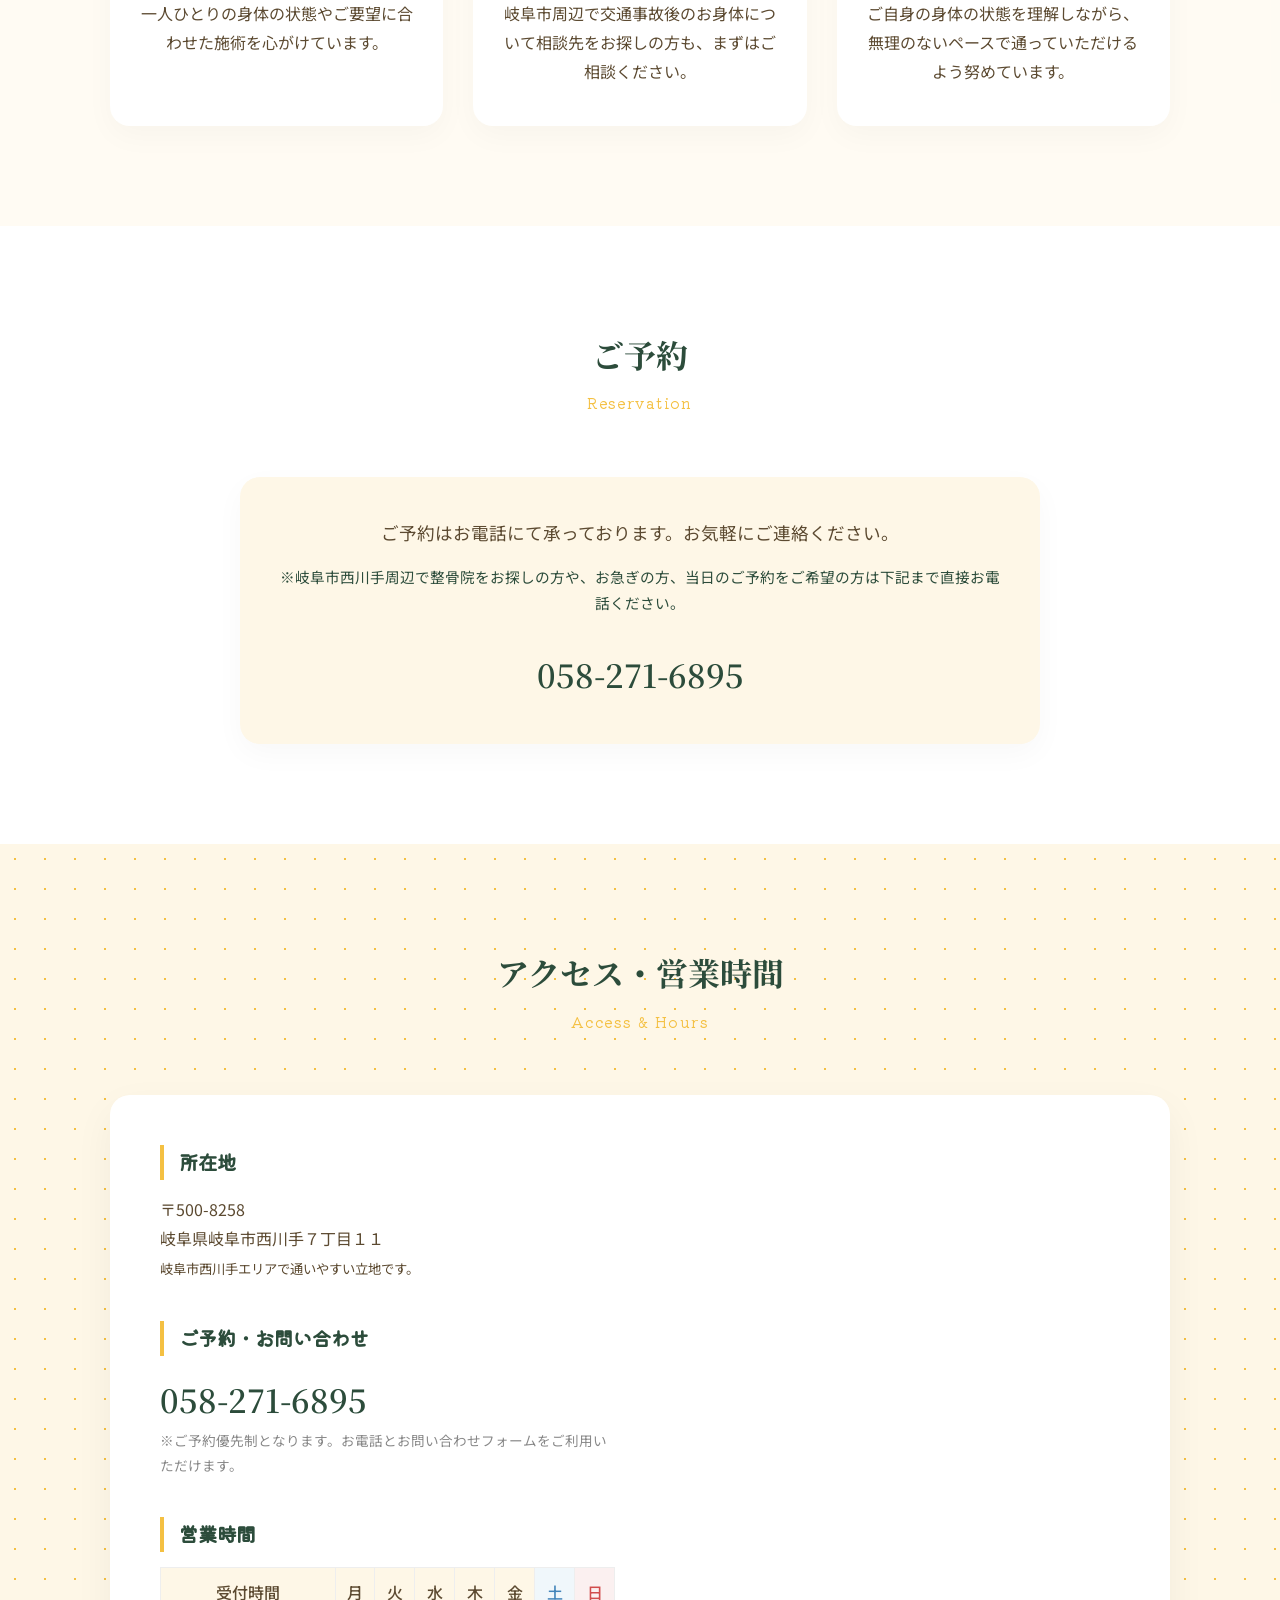
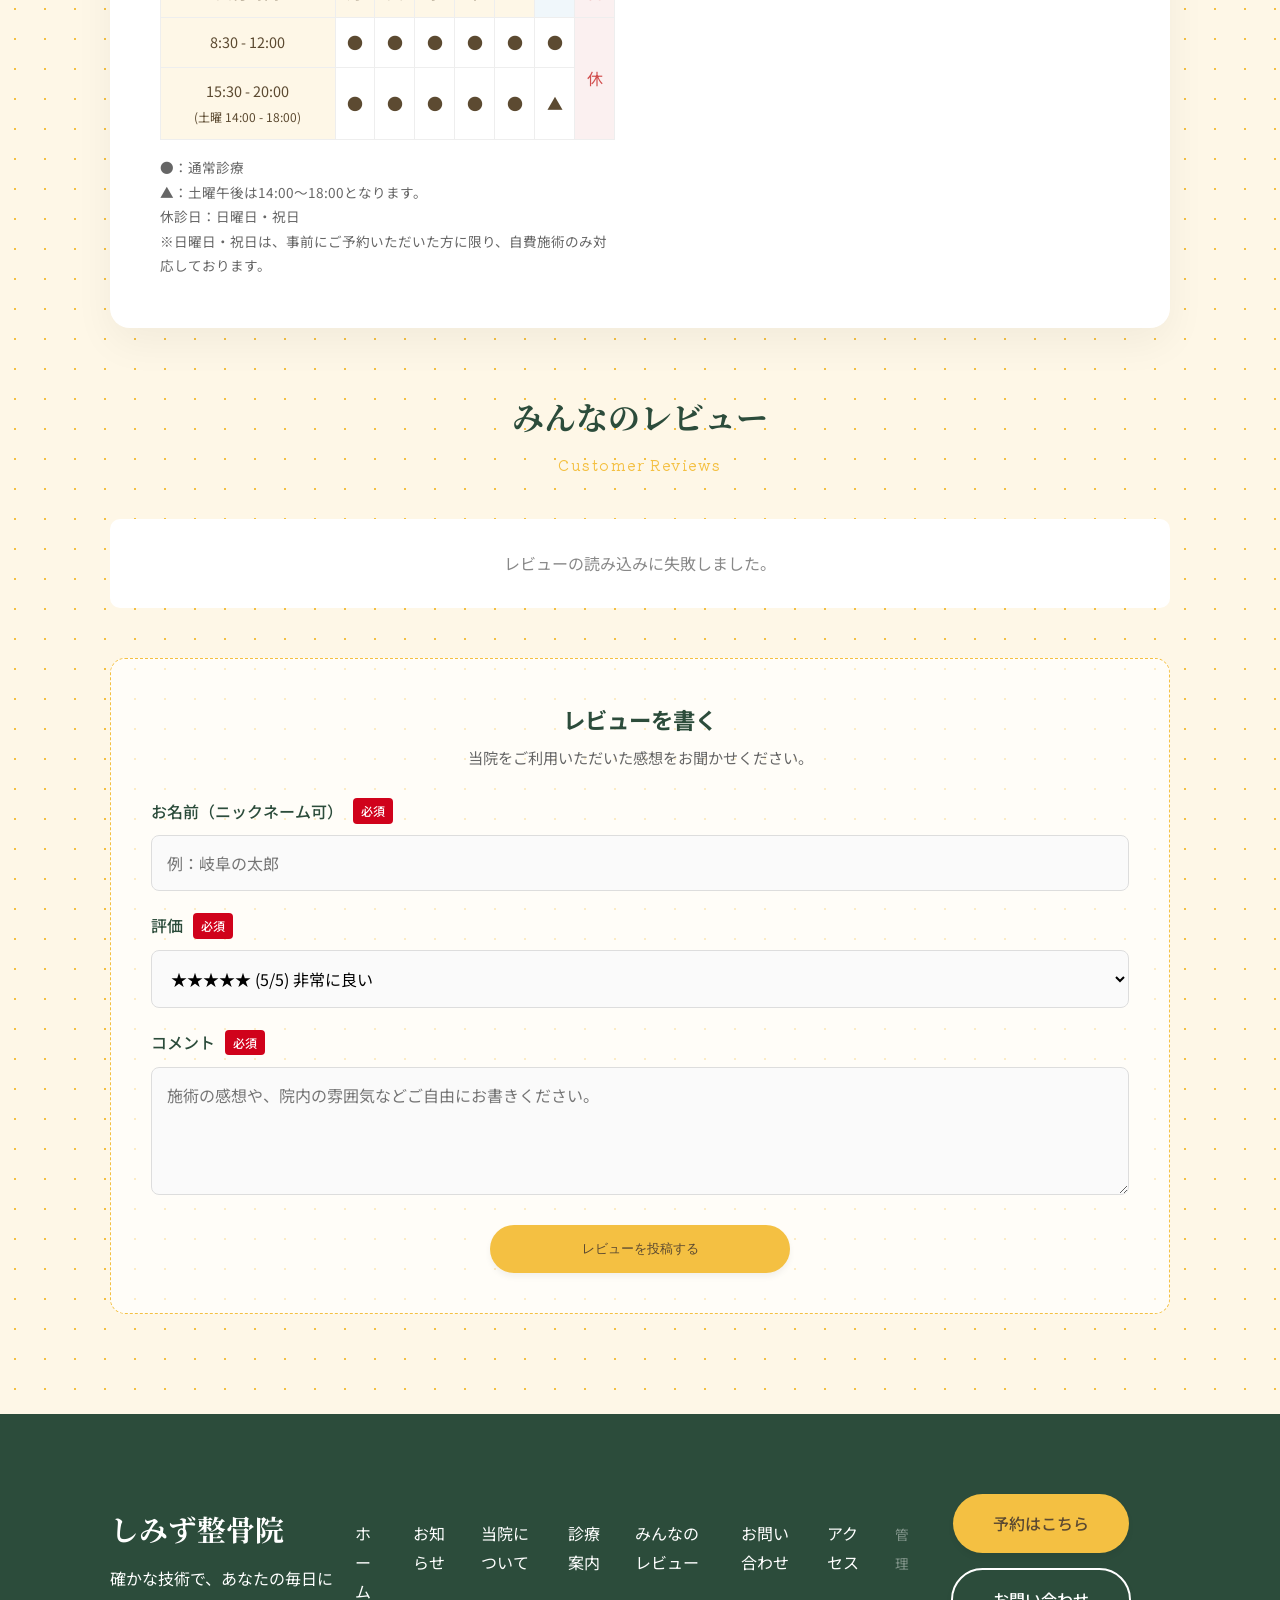
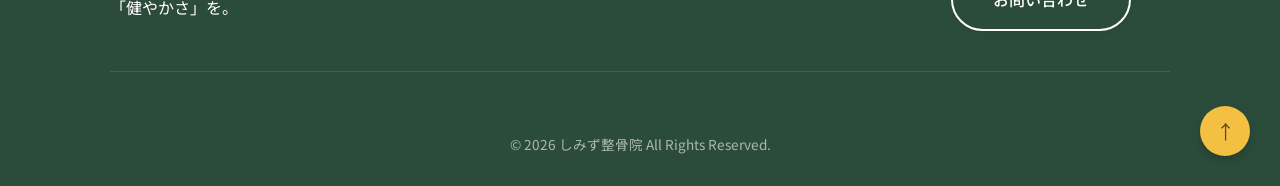
==== commit 1c4757c9: "「確かな技術で、 あなたの毎日場所変更" ====
--- a/index.html
+++ b/index.html
@@ -23,7 +23,7 @@
     <link
         href="https://fonts.googleapis.com/css2?family=Kiwi+Maru:wght@300;400;500&family=Noto+Sans+JP:wght@300;400;500;700&family=Noto+Serif+JP:wght@400;500;600&display=swap"
         rel="stylesheet">
-    <link rel="stylesheet" href="css/style.css?v=1.5">
+    <link rel="stylesheet" href="css/style.css?v=1.9">
     <script type="application/ld+json">
         {
             "@context": "https://schema.org",
--- a/css/style.css
+++ b/css/style.css
@@ -296,6 +296,8 @@
     opacity: 0;
     transform: translateY(20px);
     animation: slideUp 1s ease 1s forwards;
+    left: -50px;
+    top: 30px;
 }
 
 .hero__catchphrase {
@@ -1252,6 +1254,11 @@
         font-size: 1.2rem;
     }
 
+    .hero__content {
+        left: 0;
+        top: 0;
+    }
+
     .hero__catchphrase {
         font-size: 1.4rem;
         height: 250px;
